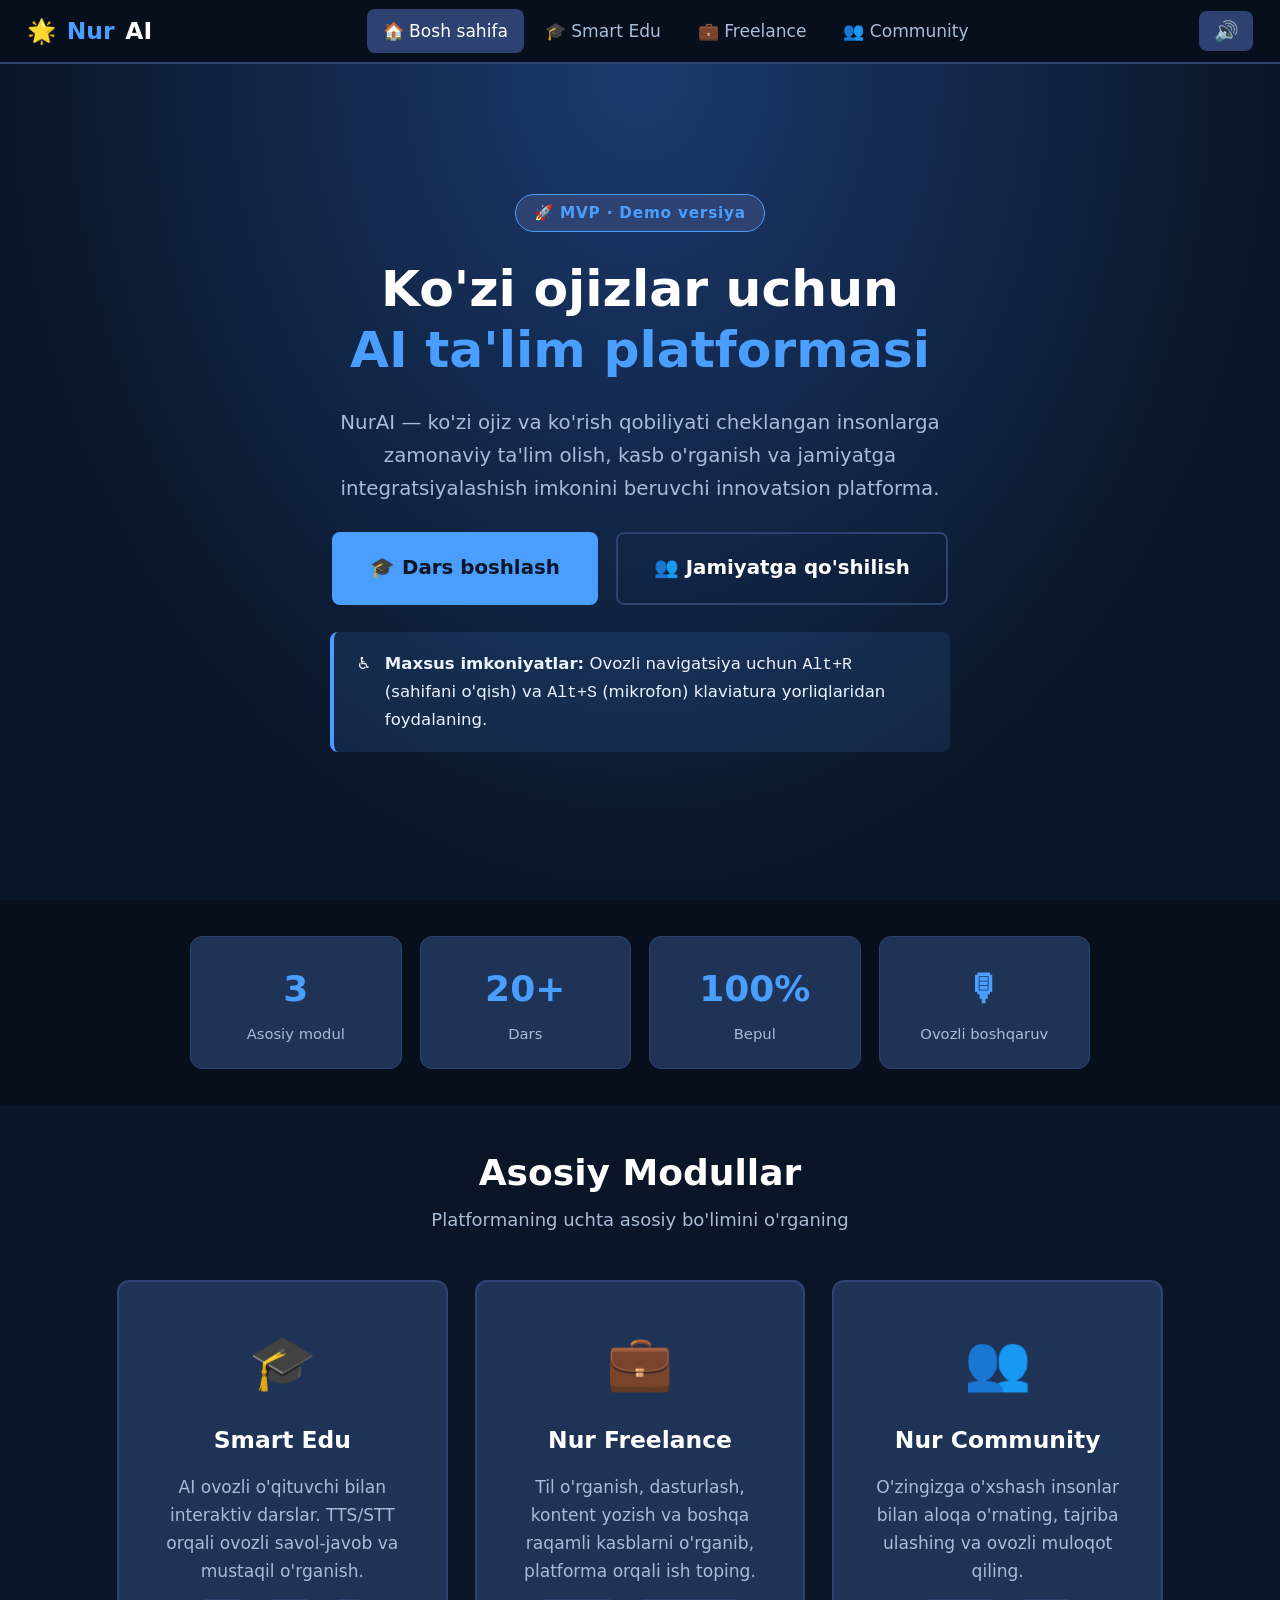
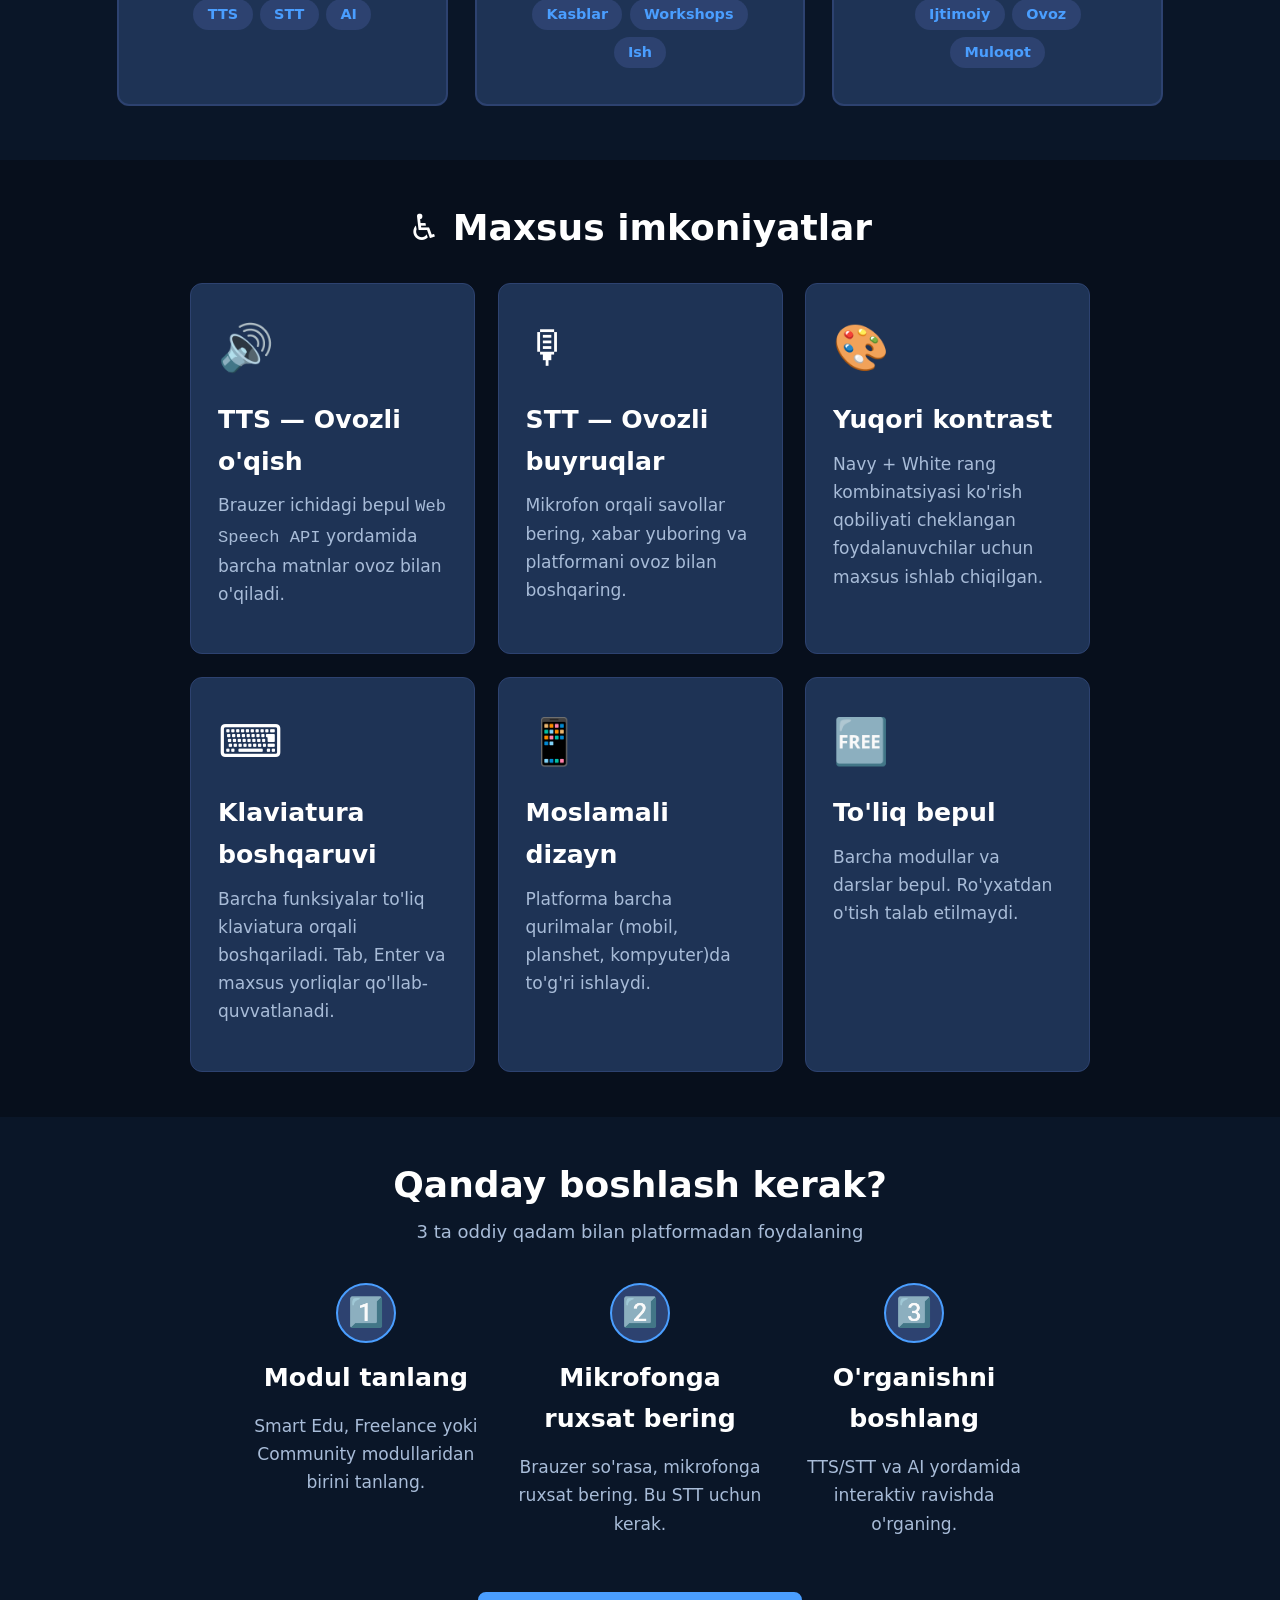
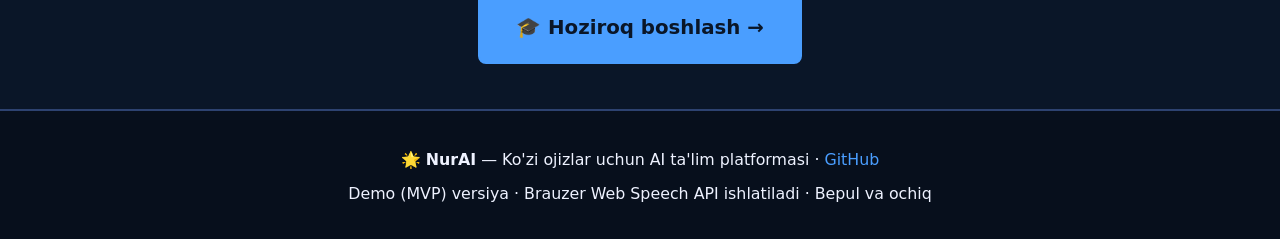
==== index.html @ 586f3cbf "feat: build NurAI MVP web app (Smart Edu, Freelance, Community)" ====
<!DOCTYPE html>
<html lang="uz" dir="ltr">
<head>
  <meta charset="UTF-8" />
  <meta name="viewport" content="width=device-width, initial-scale=1.0" />
  <meta name="description" content="NurAI — Ko'zi ojizlar uchun sun'iy intellektga asoslangan ta'lim va inklyuziv rivojlanish platformasi." />
  <title>NurAI 🌟 — Bosh sahifa</title>
  <link rel="stylesheet" href="css/styles.css" />
</head>
<body>

  <!-- Skip navigation for screen readers -->
  <a class="skip-link" href="#main-content">Asosiy kontentga o'tish</a>

  <!-- Navigation -->
  <nav class="nav" aria-label="Asosiy navigatsiya">
    <a class="nav-brand" href="index.html" aria-label="NurAI bosh sahifasi">
      🌟 <span>Nur</span>AI
    </a>
    <ul class="nav-links" role="list">
      <li><a href="index.html" aria-current="page">🏠 Bosh sahifa</a></li>
      <li><a href="smart-edu.html">🎓 Smart Edu</a></li>
      <li><a href="freelance.html">💼 Freelance</a></li>
      <li><a href="community.html">👥 Community</a></li>
    </ul>
    <button class="nav-tts-btn" id="nav-tts-btn"
            aria-label="Sahifani o'qib bering (Alt+R)"
            title="Sahifani o'qib bering (Alt+R)">🔊</button>
  </nav>

  <!-- Main Content -->
  <main id="main-content">

    <!-- Hero -->
    <section class="hero" aria-labelledby="hero-title">
      <span class="hero-badge" aria-label="Status: Ochiq MVP versiya">🚀 MVP · Demo versiya</span>

      <h1 class="hero-title" id="hero-title">
        Ko'zi ojizlar uchun<br>
        <span>AI ta'lim platformasi</span>
      </h1>

      <p class="hero-desc">
        NurAI — ko'zi ojiz va ko'rish qobiliyati cheklangan insonlarga zamonaviy
        ta'lim olish, kasb o'rganish va jamiyatga integratsiyalashish imkonini beruvchi
        innovatsion platforma.
      </p>

      <div class="hero-actions" role="group" aria-label="Boshlash tugmalari">
        <a href="smart-edu.html" class="btn btn-primary btn-lg">
          🎓 Dars boshlash
        </a>
        <a href="community.html" class="btn btn-outline btn-lg">
          👥 Jamiyatga qo'shilish
        </a>
      </div>

      <div class="alert alert-info" style="max-width:620px; text-align:left;">
        <span aria-hidden="true">♿</span>
        <span>
          <strong>Maxsus imkoniyatlar:</strong> Ovozli navigatsiya uchun
          <kbd>Alt+R</kbd> (sahifani o'qish) va <kbd>Alt+S</kbd> (mikrofon)
          klaviatura yorliqlaridan foydalaning.
        </span>
      </div>
    </section>

    <!-- Stats -->
    <section aria-labelledby="stats-heading" style="background: var(--navy-darkest); padding: 2rem 1.5rem;">
      <h2 id="stats-heading" class="sr-only">Platforma statistikasi</h2>
      <div class="stats-row" style="max-width: 900px; margin: 0 auto;">
        <div class="stat-card" aria-label="3 ta asosiy modul">
          <div class="stat-value">3</div>
          <div class="stat-label">Asosiy modul</div>
        </div>
        <div class="stat-card" aria-label="20 dan ortiq dars">
          <div class="stat-value">20+</div>
          <div class="stat-label">Dars</div>
        </div>
        <div class="stat-card" aria-label="100 foiz bepul">
          <div class="stat-value">100%</div>
          <div class="stat-label">Bepul</div>
        </div>
        <div class="stat-card" aria-label="Ovozli boshqaruv mavjud">
          <div class="stat-value">🎙</div>
          <div class="stat-label">Ovozli boshqaruv</div>
        </div>
      </div>
    </section>

    <!-- Modules -->
    <section aria-labelledby="modules-heading" style="padding-top: 2.5rem;">
      <h2 id="modules-heading" style="text-align:center; margin-bottom: 0.5rem;">
        Asosiy Modullar
      </h2>
      <p style="text-align:center; color: var(--text-muted); margin-bottom: 0.5rem; padding: 0 1.5rem;">
        Platformaning uchta asosiy bo'limini o'rganing
      </p>

      <div class="modules-grid" role="list">

        <a class="module-card" href="smart-edu.html"
           role="listitem"
           aria-label="Smart Edu moduli — AI ovozli o'qituvchi va interaktiv darslar">
          <span class="module-card-icon" aria-hidden="true">🎓</span>
          <div class="module-card-title">Smart Edu</div>
          <div class="module-card-desc">
            AI ovozli o'qituvchi bilan interaktiv darslar. TTS/STT orqali
            ovozli savol-javob va mustaqil o'rganish.
          </div>
          <div style="display:flex; gap:0.4rem; flex-wrap:wrap; justify-content:center;">
            <span class="module-card-tag">TTS</span>
            <span class="module-card-tag">STT</span>
            <span class="module-card-tag">AI</span>
          </div>
        </a>

        <a class="module-card" href="freelance.html"
           role="listitem"
           aria-label="Nur Freelance — raqamli kasblarni o'rganish va ish topish">
          <span class="module-card-icon" aria-hidden="true">💼</span>
          <div class="module-card-title">Nur Freelance</div>
          <div class="module-card-desc">
            Til o'rganish, dasturlash, kontent yozish va boshqa raqamli
            kasblarni o'rganib, platforma orqali ish toping.
          </div>
          <div style="display:flex; gap:0.4rem; flex-wrap:wrap; justify-content:center;">
            <span class="module-card-tag">Kasblar</span>
            <span class="module-card-tag">Workshops</span>
            <span class="module-card-tag">Ish</span>
          </div>
        </a>

        <a class="module-card" href="community.html"
           role="listitem"
           aria-label="Nur Community — ijtimoiy muhit va ovozli muloqot">
          <span class="module-card-icon" aria-hidden="true">👥</span>
          <div class="module-card-title">Nur Community</div>
          <div class="module-card-desc">
            O'zingizga o'xshash insonlar bilan aloqa o'rnating, tajriba
            ulashing va ovozli muloqot qiling.
          </div>
          <div style="display:flex; gap:0.4rem; flex-wrap:wrap; justify-content:center;">
            <span class="module-card-tag">Ijtimoiy</span>
            <span class="module-card-tag">Ovoz</span>
            <span class="module-card-tag">Muloqot</span>
          </div>
        </a>

      </div>
    </section>

    <!-- Accessibility Features -->
    <section aria-labelledby="access-heading"
             style="background: var(--navy-darkest); padding: 2.5rem 1.5rem;">
      <div style="max-width: 900px; margin: 0 auto;">
        <h2 id="access-heading" style="text-align:center; margin-bottom: 1.75rem;">
          ♿ Maxsus imkoniyatlar
        </h2>
        <div class="grid-3">
          <div class="card" tabindex="0">
            <span class="card-icon" aria-hidden="true">🔊</span>
            <h3 class="card-title">TTS — Ovozli o'qish</h3>
            <p class="card-desc">
              Brauzer ichidagi bepul <code>Web Speech API</code> yordamida
              barcha matnlar ovoz bilan o'qiladi.
            </p>
          </div>
          <div class="card" tabindex="0">
            <span class="card-icon" aria-hidden="true">🎙</span>
            <h3 class="card-title">STT — Ovozli buyruqlar</h3>
            <p class="card-desc">
              Mikrofon orqali savollar bering, xabar yuboring va platformani
              ovoz bilan boshqaring.
            </p>
          </div>
          <div class="card" tabindex="0">
            <span class="card-icon" aria-hidden="true">🎨</span>
            <h3 class="card-title">Yuqori kontrast</h3>
            <p class="card-desc">
              Navy + White rang kombinatsiyasi ko'rish qobiliyati cheklangan
              foydalanuvchilar uchun maxsus ishlab chiqilgan.
            </p>
          </div>
          <div class="card" tabindex="0">
            <span class="card-icon" aria-hidden="true">⌨️</span>
            <h3 class="card-title">Klaviatura boshqaruvi</h3>
            <p class="card-desc">
              Barcha funksiyalar to'liq klaviatura orqali boshqariladi.
              Tab, Enter va maxsus yorliqlar qo'llab-quvvatlanadi.
            </p>
          </div>
          <div class="card" tabindex="0">
            <span class="card-icon" aria-hidden="true">📱</span>
            <h3 class="card-title">Moslamali dizayn</h3>
            <p class="card-desc">
              Platforma barcha qurilmalar (mobil, planshet, kompyuter)da
              to'g'ri ishlaydi.
            </p>
          </div>
          <div class="card" tabindex="0">
            <span class="card-icon" aria-hidden="true">🆓</span>
            <h3 class="card-title">To'liq bepul</h3>
            <p class="card-desc">
              Barcha modullar va darslar bepul. Ro'yxatdan o'tish talab
              etilmaydi.
            </p>
          </div>
        </div>
      </div>
    </section>

    <!-- How it works -->
    <section aria-labelledby="howto-heading" style="padding: 2.5rem 1.5rem;">
      <div style="max-width: 800px; margin: 0 auto; text-align: center;">
        <h2 id="howto-heading" style="margin-bottom: 0.5rem;">Qanday boshlash kerak?</h2>
        <p style="color: var(--text-muted); margin-bottom: 2rem;">
          3 ta oddiy qadam bilan platformadan foydalaning
        </p>
        <div class="grid-3" style="text-align: left;">
          <div style="display:flex; flex-direction:column; align-items:center; text-align:center; gap:0.75rem;">
            <div style="width:60px; height:60px; background:var(--navy-light); border-radius:50%;
                        display:flex; align-items:center; justify-content:center;
                        font-size:1.6rem; border: 2px solid var(--accent);">1️⃣</div>
            <h3>Modul tanlang</h3>
            <p class="card-desc">Smart Edu, Freelance yoki Community modullaridan birini tanlang.</p>
          </div>
          <div style="display:flex; flex-direction:column; align-items:center; text-align:center; gap:0.75rem;">
            <div style="width:60px; height:60px; background:var(--navy-light); border-radius:50%;
                        display:flex; align-items:center; justify-content:center;
                        font-size:1.6rem; border: 2px solid var(--accent);">2️⃣</div>
            <h3>Mikrofonga ruxsat bering</h3>
            <p class="card-desc">Brauzer so'rasa, mikrofonga ruxsat bering. Bu STT uchun kerak.</p>
          </div>
          <div style="display:flex; flex-direction:column; align-items:center; text-align:center; gap:0.75rem;">
            <div style="width:60px; height:60px; background:var(--navy-light); border-radius:50%;
                        display:flex; align-items:center; justify-content:center;
                        font-size:1.6rem; border: 2px solid var(--accent);">3️⃣</div>
            <h3>O'rganishni boshlang</h3>
            <p class="card-desc">TTS/STT va AI yordamida interaktiv ravishda o'rganing.</p>
          </div>
        </div>
        <div style="margin-top: 2rem;">
          <a href="smart-edu.html" class="btn btn-primary btn-lg">
            🎓 Hoziroq boshlash →
          </a>
        </div>
      </div>
    </section>

  </main>

  <!-- Footer -->
  <footer class="footer" role="contentinfo">
    <p>
      🌟 <strong>NurAI</strong> — Ko'zi ojizlar uchun AI ta'lim platformasi
      · <a href="https://github.com/husniddinxoliqov/nur-ai" target="_blank" rel="noopener">GitHub</a>
    </p>
    <p style="margin-top:0.4rem;">
      Demo (MVP) versiya · Brauzer Web Speech API ishlatiladi · Bepul va ochiq
    </p>
  </footer>

  <script src="js/speech.js"></script>
  <script src="js/app.js"></script>

</body>
</html>
---- css/styles.css ----
/* ============================================================
   NurAI — Navy + White High-Contrast Accessible Theme
   ============================================================ */

/* ---------- Custom Properties ---------- */
:root {
  --navy-darkest: #070f1c;
  --navy-dark:    #0a1628;
  --navy:         #1b2a4a;
  --navy-light:   #2d4270;
  --navy-card:    #1e3355;
  --white:        #ffffff;
  --off-white:    #eef2ff;
  --accent:       #4a9eff;
  --accent-hover: #2b7fe0;
  --success:      #2ecc71;
  --warning:      #f39c12;
  --danger:       #e74c3c;
  --text-primary: #ffffff;
  --text-muted:   #a8bcd8;
  --border:       #2d4270;
  --radius:       12px;
  --radius-sm:    8px;
  --shadow:       0 4px 24px rgba(0,0,0,0.4);
  --shadow-sm:    0 2px 8px rgba(0,0,0,0.3);
  --font-base:    'Segoe UI', system-ui, -apple-system, sans-serif;
  --transition:   0.2s ease;
}

/* ---------- Reset & Base ---------- */
*, *::before, *::after { box-sizing: border-box; margin: 0; padding: 0; }

html {
  font-size: 18px; /* larger base for low-vision */
  scroll-behavior: smooth;
}

body {
  font-family: var(--font-base);
  background: var(--navy-dark);
  color: var(--text-primary);
  line-height: 1.65;
  min-height: 100vh;
}

/* ---------- Skip Link (Accessibility) ---------- */
.skip-link {
  position: absolute;
  top: -100%;
  left: 0;
  background: var(--accent);
  color: var(--navy-dark);
  padding: 0.6rem 1.2rem;
  font-weight: 700;
  z-index: 9999;
  border-radius: 0 0 var(--radius-sm) 0;
  text-decoration: none;
  transition: top var(--transition);
}
.skip-link:focus { top: 0; }

/* ---------- Focus Styles ---------- */
:focus-visible {
  outline: 3px solid var(--accent);
  outline-offset: 3px;
}

/* ---------- Scrollbar ---------- */
::-webkit-scrollbar { width: 8px; }
::-webkit-scrollbar-track { background: var(--navy-dark); }
::-webkit-scrollbar-thumb { background: var(--navy-light); border-radius: 4px; }

/* ---------- Typography ---------- */
h1 { font-size: clamp(1.8rem, 4vw, 2.8rem); font-weight: 800; line-height: 1.2; }
h2 { font-size: clamp(1.4rem, 3vw, 2rem);   font-weight: 700; line-height: 1.3; }
h3 { font-size: clamp(1.1rem, 2vw, 1.4rem); font-weight: 600; }
h4 { font-size: 1.1rem; font-weight: 600; }
p  { color: var(--off-white); }
a  { color: var(--accent); text-decoration: none; }
a:hover { text-decoration: underline; }

/* ---------- Navigation ---------- */
.nav {
  position: sticky;
  top: 0;
  z-index: 100;
  background: var(--navy-darkest);
  border-bottom: 2px solid var(--navy-light);
  padding: 0 1.5rem;
  display: flex;
  align-items: center;
  justify-content: space-between;
  height: 64px;
  gap: 1rem;
}

.nav-brand {
  display: flex;
  align-items: center;
  gap: 0.6rem;
  text-decoration: none;
  color: var(--white);
  font-weight: 800;
  font-size: 1.3rem;
  white-space: nowrap;
  flex-shrink: 0;
}
.nav-brand span { color: var(--accent); }

.nav-links {
  display: flex;
  list-style: none;
  gap: 0.25rem;
  flex-wrap: wrap;
}

.nav-links a {
  display: block;
  padding: 0.45rem 0.9rem;
  border-radius: var(--radius-sm);
  color: var(--text-muted);
  font-weight: 500;
  font-size: 0.95rem;
  transition: background var(--transition), color var(--transition);
  text-decoration: none;
}
.nav-links a:hover,
.nav-links a.active {
  background: var(--navy-light);
  color: var(--white);
}

.nav-tts-btn {
  background: var(--navy-light);
  border: none;
  border-radius: var(--radius-sm);
  color: var(--white);
  padding: 0.45rem 0.8rem;
  cursor: pointer;
  font-size: 1.1rem;
  transition: background var(--transition);
  flex-shrink: 0;
}
.nav-tts-btn:hover { background: var(--accent); }

/* ---------- Hero Section ---------- */
.hero {
  min-height: calc(100vh - 64px);
  display: flex;
  flex-direction: column;
  align-items: center;
  justify-content: center;
  text-align: center;
  padding: 3rem 1.5rem;
  background: radial-gradient(ellipse at 50% 0%, #1b3a6e 0%, var(--navy-dark) 70%);
  gap: 1.5rem;
}

.hero-badge {
  display: inline-block;
  background: var(--navy-light);
  border: 1px solid var(--accent);
  color: var(--accent);
  padding: 0.3rem 1rem;
  border-radius: 100px;
  font-size: 0.85rem;
  font-weight: 600;
  letter-spacing: 0.05em;
}

.hero-title { max-width: 800px; }
.hero-title span { color: var(--accent); }

.hero-desc {
  max-width: 600px;
  font-size: 1.1rem;
  color: var(--text-muted);
}

.hero-actions {
  display: flex;
  gap: 1rem;
  flex-wrap: wrap;
  justify-content: center;
}

/* ---------- Buttons ---------- */
.btn {
  display: inline-flex;
  align-items: center;
  gap: 0.5rem;
  padding: 0.75rem 1.6rem;
  border-radius: var(--radius-sm);
  font-weight: 600;
  font-size: 1rem;
  cursor: pointer;
  border: 2px solid transparent;
  transition: all var(--transition);
  text-decoration: none;
  white-space: nowrap;
}

.btn-primary {
  background: var(--accent);
  color: var(--navy-dark);
  border-color: var(--accent);
}
.btn-primary:hover {
  background: var(--accent-hover);
  border-color: var(--accent-hover);
  text-decoration: none;
  color: var(--navy-dark);
}

.btn-outline {
  background: transparent;
  color: var(--white);
  border-color: var(--border);
}
.btn-outline:hover {
  background: var(--navy-light);
  border-color: var(--navy-light);
  text-decoration: none;
  color: var(--white);
}

.btn-ghost {
  background: transparent;
  color: var(--accent);
  border-color: transparent;
  padding: 0.5rem 0.8rem;
}
.btn-ghost:hover { background: var(--navy-light); text-decoration: none; color: var(--accent); }

.btn-danger {
  background: var(--danger);
  color: var(--white);
  border-color: var(--danger);
}
.btn-danger:hover { background: #c0392b; border-color: #c0392b; text-decoration: none; color: var(--white); }

.btn-success {
  background: var(--success);
  color: var(--navy-dark);
  border-color: var(--success);
}
.btn-success:hover { background: #27ae60; border-color: #27ae60; text-decoration: none; color: var(--navy-dark); }

.btn-sm { padding: 0.45rem 1rem; font-size: 0.9rem; }
.btn-lg { padding: 1rem 2rem; font-size: 1.1rem; }
.btn-icon { padding: 0.6rem; border-radius: 50%; }
.btn:disabled { opacity: 0.5; cursor: not-allowed; }

/* ---------- Cards ---------- */
.card {
  background: var(--navy-card);
  border: 1px solid var(--border);
  border-radius: var(--radius);
  padding: 1.5rem;
  transition: transform var(--transition), box-shadow var(--transition), border-color var(--transition);
}
.card:hover { transform: translateY(-3px); box-shadow: var(--shadow); border-color: var(--accent); }

.card-icon {
  font-size: 2.5rem;
  margin-bottom: 0.75rem;
  display: block;
}
.card-title { margin-bottom: 0.5rem; }
.card-desc { font-size: 0.95rem; color: var(--text-muted); margin-bottom: 1rem; }

/* ---------- Module Grid ---------- */
.modules-grid {
  display: grid;
  grid-template-columns: repeat(auto-fit, minmax(280px, 1fr));
  gap: 1.5rem;
  padding: 2rem 1.5rem 3rem;
  max-width: 1100px;
  margin: 0 auto;
}

.module-card {
  background: var(--navy-card);
  border: 2px solid var(--border);
  border-radius: var(--radius);
  padding: 2rem;
  text-align: center;
  text-decoration: none;
  color: var(--white);
  display: flex;
  flex-direction: column;
  align-items: center;
  gap: 0.75rem;
  transition: all var(--transition);
}
.module-card:hover {
  border-color: var(--accent);
  background: var(--navy-light);
  transform: translateY(-4px);
  box-shadow: var(--shadow);
  color: var(--white);
  text-decoration: none;
}
.module-card-icon { font-size: 3rem; }
.module-card-title { font-size: 1.3rem; font-weight: 700; }
.module-card-desc  { font-size: 0.95rem; color: var(--text-muted); }
.module-card-tag {
  background: var(--navy-light);
  color: var(--accent);
  padding: 0.2rem 0.8rem;
  border-radius: 100px;
  font-size: 0.8rem;
  font-weight: 600;
}

/* ---------- Page Layout ---------- */
.page-header {
  background: var(--navy-darkest);
  border-bottom: 2px solid var(--border);
  padding: 2rem 1.5rem 1.5rem;
}
.page-header-inner {
  max-width: 1100px;
  margin: 0 auto;
  display: flex;
  align-items: flex-start;
  gap: 1rem;
  flex-wrap: wrap;
}
.page-header-icon { font-size: 2.5rem; flex-shrink: 0; }
.page-header-text h1 { font-size: clamp(1.5rem, 3vw, 2rem); }
.page-header-text p  { color: var(--text-muted); font-size: 0.95rem; }

.page-body {
  max-width: 1100px;
  margin: 0 auto;
  padding: 2rem 1.5rem;
}

/* ---------- Section Header ---------- */
.section-header {
  display: flex;
  align-items: center;
  justify-content: space-between;
  gap: 1rem;
  margin-bottom: 1.25rem;
  flex-wrap: wrap;
}
.section-title {
  font-size: 1.2rem;
  font-weight: 700;
  display: flex;
  align-items: center;
  gap: 0.5rem;
}

/* ---------- Grid Layouts ---------- */
.grid-2 { display: grid; grid-template-columns: repeat(auto-fit, minmax(300px, 1fr)); gap: 1.25rem; }
.grid-3 { display: grid; grid-template-columns: repeat(auto-fit, minmax(240px, 1fr)); gap: 1.25rem; }

/* ---------- Course Cards (Smart Edu) ---------- */
.course-card {
  background: var(--navy-card);
  border: 1px solid var(--border);
  border-radius: var(--radius);
  padding: 1.25rem;
  cursor: pointer;
  transition: all var(--transition);
  display: flex;
  flex-direction: column;
  gap: 0.5rem;
}
.course-card:hover, .course-card.active {
  border-color: var(--accent);
  background: var(--navy-light);
}
.course-card-header { display: flex; align-items: center; gap: 0.75rem; }
.course-icon { font-size: 1.8rem; flex-shrink: 0; }
.course-meta { font-size: 0.82rem; color: var(--text-muted); }
.course-progress-bar {
  height: 6px;
  background: var(--navy-light);
  border-radius: 3px;
  overflow: hidden;
  margin-top: 0.3rem;
}
.course-progress-fill {
  height: 100%;
  background: var(--accent);
  border-radius: 3px;
  transition: width 0.4s ease;
}
.badge {
  display: inline-block;
  padding: 0.15rem 0.6rem;
  border-radius: 100px;
  font-size: 0.75rem;
  font-weight: 700;
}
.badge-blue    { background: rgba(74,158,255,0.2); color: var(--accent); }
.badge-green   { background: rgba(46,204,113,0.2); color: var(--success); }
.badge-orange  { background: rgba(243,156,18,0.2);  color: var(--warning); }
.badge-red     { background: rgba(231,76,60,0.2);   color: var(--danger); }

/* ---------- Lesson Panel ---------- */
.lesson-panel {
  background: var(--navy-card);
  border: 1px solid var(--border);
  border-radius: var(--radius);
  padding: 1.5rem;
  display: flex;
  flex-direction: column;
  gap: 1.25rem;
}

.lesson-content {
  background: var(--navy-dark);
  border-radius: var(--radius-sm);
  padding: 1.25rem;
  font-size: 1rem;
  line-height: 1.8;
  color: var(--off-white);
  min-height: 200px;
  border: 1px solid var(--border);
}

.tts-controls {
  display: flex;
  gap: 0.75rem;
  flex-wrap: wrap;
  align-items: center;
}
.tts-status {
  font-size: 0.85rem;
  color: var(--text-muted);
  display: flex;
  align-items: center;
  gap: 0.4rem;
}
.tts-status.speaking { color: var(--success); }

/* ---------- STT / Q&A ---------- */
.qa-panel {
  background: var(--navy-card);
  border: 1px solid var(--border);
  border-radius: var(--radius);
  padding: 1.5rem;
  display: flex;
  flex-direction: column;
  gap: 1rem;
}

.chat-messages {
  display: flex;
  flex-direction: column;
  gap: 0.75rem;
  min-height: 180px;
  max-height: 320px;
  overflow-y: auto;
  padding: 0.5rem;
}

.chat-msg {
  padding: 0.75rem 1rem;
  border-radius: var(--radius-sm);
  max-width: 85%;
  font-size: 0.95rem;
  line-height: 1.55;
}
.chat-msg.user {
  background: var(--accent);
  color: var(--navy-dark);
  align-self: flex-end;
  border-bottom-right-radius: 4px;
}
.chat-msg.ai {
  background: var(--navy-light);
  color: var(--off-white);
  align-self: flex-start;
  border-bottom-left-radius: 4px;
}
.chat-msg.system {
  background: transparent;
  color: var(--text-muted);
  font-size: 0.82rem;
  align-self: center;
  text-align: center;
}

.chat-input-row {
  display: flex;
  gap: 0.5rem;
}
.chat-input {
  flex: 1;
  background: var(--navy-dark);
  border: 1px solid var(--border);
  border-radius: var(--radius-sm);
  color: var(--white);
  padding: 0.65rem 1rem;
  font-size: 0.95rem;
  font-family: var(--font-base);
  resize: none;
  transition: border-color var(--transition);
}
.chat-input:focus { border-color: var(--accent); outline: none; }
.chat-input::placeholder { color: var(--text-muted); }

.mic-btn { position: relative; }
.mic-btn.listening {
  background: var(--danger) !important;
  border-color: var(--danger) !important;
  animation: pulse-mic 1.2s ease infinite;
}
@keyframes pulse-mic {
  0%, 100% { box-shadow: 0 0 0 0 rgba(231,76,60,0.6); }
  50%       { box-shadow: 0 0 0 12px rgba(231,76,60,0); }
}

/* ---------- Freelance ---------- */
.career-card {
  background: var(--navy-card);
  border: 1px solid var(--border);
  border-radius: var(--radius);
  padding: 1.5rem;
  display: flex;
  flex-direction: column;
  gap: 0.75rem;
  transition: all var(--transition);
}
.career-card:hover { border-color: var(--accent); transform: translateY(-3px); box-shadow: var(--shadow-sm); }
.career-card-header { display: flex; align-items: center; gap: 0.75rem; }
.career-icon { font-size: 2rem; flex-shrink: 0; }
.career-tags { display: flex; gap: 0.4rem; flex-wrap: wrap; }

.workshop-card {
  background: var(--navy-card);
  border: 1px solid var(--border);
  border-radius: var(--radius);
  padding: 1.25rem;
  display: flex;
  gap: 1rem;
  align-items: flex-start;
  transition: all var(--transition);
}
.workshop-card:hover { border-color: var(--accent); }
.workshop-date {
  background: var(--navy-light);
  border-radius: var(--radius-sm);
  padding: 0.5rem 0.75rem;
  text-align: center;
  min-width: 60px;
  flex-shrink: 0;
}
.workshop-date .day   { font-size: 1.4rem; font-weight: 800; line-height: 1; color: var(--accent); }
.workshop-date .month { font-size: 0.75rem; color: var(--text-muted); text-transform: uppercase; }

.job-card {
  background: var(--navy-card);
  border: 1px solid var(--border);
  border-radius: var(--radius);
  padding: 1.25rem;
  display: flex;
  align-items: center;
  gap: 1rem;
  transition: all var(--transition);
}
.job-card:hover { border-color: var(--accent); transform: translateY(-2px); box-shadow: var(--shadow-sm); }
.job-icon { font-size: 2rem; flex-shrink: 0; }
.job-info { flex: 1; }
.job-info h4 { margin-bottom: 0.2rem; }
.job-info p  { font-size: 0.85rem; color: var(--text-muted); margin: 0; }
.job-pay {
  background: rgba(46,204,113,0.15);
  color: var(--success);
  border-radius: var(--radius-sm);
  padding: 0.4rem 0.8rem;
  font-weight: 700;
  font-size: 0.9rem;
  white-space: nowrap;
  flex-shrink: 0;
}

/* ---------- Community ---------- */
.community-layout {
  display: grid;
  grid-template-columns: 1fr 320px;
  gap: 1.5rem;
  align-items: start;
}
@media (max-width: 768px) {
  .community-layout { grid-template-columns: 1fr; }
}

.post-composer {
  background: var(--navy-card);
  border: 1px solid var(--border);
  border-radius: var(--radius);
  padding: 1.25rem;
  display: flex;
  flex-direction: column;
  gap: 1rem;
  margin-bottom: 1.25rem;
}

.post-textarea {
  background: var(--navy-dark);
  border: 1px solid var(--border);
  border-radius: var(--radius-sm);
  color: var(--white);
  padding: 0.75rem 1rem;
  font-size: 0.95rem;
  font-family: var(--font-base);
  resize: vertical;
  min-height: 90px;
  width: 100%;
  transition: border-color var(--transition);
}
.post-textarea:focus { border-color: var(--accent); outline: none; }
.post-textarea::placeholder { color: var(--text-muted); }

.post-actions-row { display: flex; justify-content: space-between; align-items: center; gap: 1rem; flex-wrap: wrap; }
.post-tools { display: flex; gap: 0.5rem; }

.community-post {
  background: var(--navy-card);
  border: 1px solid var(--border);
  border-radius: var(--radius);
  padding: 1.25rem;
  display: flex;
  flex-direction: column;
  gap: 0.75rem;
  margin-bottom: 1rem;
  transition: border-color var(--transition);
}
.community-post:hover { border-color: var(--navy-light); }

.post-author {
  display: flex;
  align-items: center;
  gap: 0.75rem;
}
.post-avatar {
  width: 44px;
  height: 44px;
  background: var(--navy-light);
  border-radius: 50%;
  display: flex;
  align-items: center;
  justify-content: center;
  font-size: 1.2rem;
  flex-shrink: 0;
  border: 2px solid var(--border);
}
.post-author-info h4 { margin-bottom: 0; font-size: 1rem; }
.post-author-info span { font-size: 0.8rem; color: var(--text-muted); }

.post-body { color: var(--off-white); font-size: 0.98rem; line-height: 1.6; }
.post-voice-badge {
  display: inline-flex;
  align-items: center;
  gap: 0.4rem;
  background: rgba(74,158,255,0.15);
  color: var(--accent);
  padding: 0.3rem 0.8rem;
  border-radius: 100px;
  font-size: 0.8rem;
  font-weight: 600;
}

.post-footer { display: flex; gap: 0.5rem; align-items: center; flex-wrap: wrap; }
.reaction-btn {
  background: var(--navy-dark);
  border: 1px solid var(--border);
  border-radius: 100px;
  color: var(--text-muted);
  padding: 0.3rem 0.8rem;
  font-size: 0.85rem;
  cursor: pointer;
  transition: all var(--transition);
  display: flex;
  align-items: center;
  gap: 0.3rem;
}
.reaction-btn:hover, .reaction-btn.active { background: var(--navy-light); color: var(--white); border-color: var(--accent); }

/* ---------- Sidebar Widgets ---------- */
.sidebar-widget {
  background: var(--navy-card);
  border: 1px solid var(--border);
  border-radius: var(--radius);
  padding: 1.25rem;
  margin-bottom: 1rem;
}
.sidebar-widget h3 { font-size: 1rem; margin-bottom: 1rem; color: var(--off-white); }

.online-user {
  display: flex;
  align-items: center;
  gap: 0.75rem;
  padding: 0.5rem 0;
  border-bottom: 1px solid var(--border);
}
.online-user:last-child { border-bottom: none; padding-bottom: 0; }
.online-dot {
  width: 10px; height: 10px;
  background: var(--success);
  border-radius: 50%;
  flex-shrink: 0;
}
.online-name { font-size: 0.9rem; color: var(--off-white); }

/* ---------- Stats Row ---------- */
.stats-row {
  display: grid;
  grid-template-columns: repeat(auto-fit, minmax(140px, 1fr));
  gap: 1rem;
  margin-bottom: 2rem;
}
.stat-card {
  background: var(--navy-card);
  border: 1px solid var(--border);
  border-radius: var(--radius);
  padding: 1.2rem;
  text-align: center;
}
.stat-value { font-size: 2rem; font-weight: 800; color: var(--accent); }
.stat-label { font-size: 0.82rem; color: var(--text-muted); margin-top: 0.2rem; }

/* ---------- Voice Indicator ---------- */
.voice-wave {
  display: flex;
  align-items: center;
  gap: 3px;
  height: 24px;
}
.voice-wave span {
  display: inline-block;
  width: 4px;
  background: var(--accent);
  border-radius: 2px;
  animation: wave 1s ease-in-out infinite;
}
.voice-wave span:nth-child(2) { animation-delay: 0.1s; }
.voice-wave span:nth-child(3) { animation-delay: 0.2s; }
.voice-wave span:nth-child(4) { animation-delay: 0.3s; }
.voice-wave span:nth-child(5) { animation-delay: 0.4s; }
@keyframes wave {
  0%, 100% { height: 6px; }
  50%       { height: 22px; }
}

/* ---------- Toast Notifications ---------- */
.toast-container {
  position: fixed;
  bottom: 1.5rem;
  right: 1.5rem;
  z-index: 9999;
  display: flex;
  flex-direction: column;
  gap: 0.5rem;
  max-width: 340px;
}
.toast {
  background: var(--navy-card);
  border: 1px solid var(--border);
  border-radius: var(--radius-sm);
  padding: 0.9rem 1.2rem;
  color: var(--off-white);
  font-size: 0.92rem;
  box-shadow: var(--shadow);
  display: flex;
  align-items: center;
  gap: 0.6rem;
  animation: slideInToast 0.3s ease;
}
.toast.toast-success { border-color: var(--success); }
.toast.toast-error   { border-color: var(--danger); }
.toast.toast-info    { border-color: var(--accent); }
@keyframes slideInToast {
  from { transform: translateX(110%); opacity: 0; }
  to   { transform: translateX(0);    opacity: 1; }
}

/* ---------- Divider ---------- */
.divider {
  border: none;
  border-top: 1px solid var(--border);
  margin: 1.5rem 0;
}

/* ---------- Alert / Info Box ---------- */
.alert {
  padding: 1rem 1.25rem;
  border-radius: var(--radius-sm);
  font-size: 0.92rem;
  display: flex;
  align-items: flex-start;
  gap: 0.75rem;
  margin-bottom: 1rem;
}
.alert-info    { background: rgba(74,158,255,0.12); border-left: 4px solid var(--accent); color: var(--off-white); }
.alert-success { background: rgba(46,204,113,0.12); border-left: 4px solid var(--success); color: var(--off-white); }
.alert-warning { background: rgba(243,156,18,0.12);  border-left: 4px solid var(--warning); color: var(--off-white); }

/* ---------- Footer ---------- */
.footer {
  background: var(--navy-darkest);
  border-top: 2px solid var(--border);
  text-align: center;
  padding: 2rem 1.5rem;
  color: var(--text-muted);
  font-size: 0.88rem;
}
.footer a { color: var(--accent); }

/* ---------- Responsive ---------- */
@media (max-width: 600px) {
  html { font-size: 16px; }
  .nav-links { display: none; }
  .hero-actions { flex-direction: column; align-items: stretch; }
  .tts-controls { justify-content: center; }
}

/* ---------- Utility ---------- */
.sr-only {
  position: absolute; width: 1px; height: 1px;
  padding: 0; margin: -1px; overflow: hidden;
  clip: rect(0,0,0,0); white-space: nowrap; border: 0;
}
.mt-1 { margin-top: 0.5rem; }
.mt-2 { margin-top: 1rem; }
.mt-3 { margin-top: 1.5rem; }
.mb-1 { margin-bottom: 0.5rem; }
.mb-2 { margin-bottom: 1rem; }
.mb-3 { margin-bottom: 1.5rem; }
.flex { display: flex; }
.flex-col { flex-direction: column; }
.items-center { align-items: center; }
.gap-1 { gap: 0.5rem; }
.gap-2 { gap: 1rem; }
.text-muted { color: var(--text-muted); }
.text-accent { color: var(--accent); }
.text-sm { font-size: 0.88rem; }
.w-full { width: 100%; }
.hidden { display: none !important; }
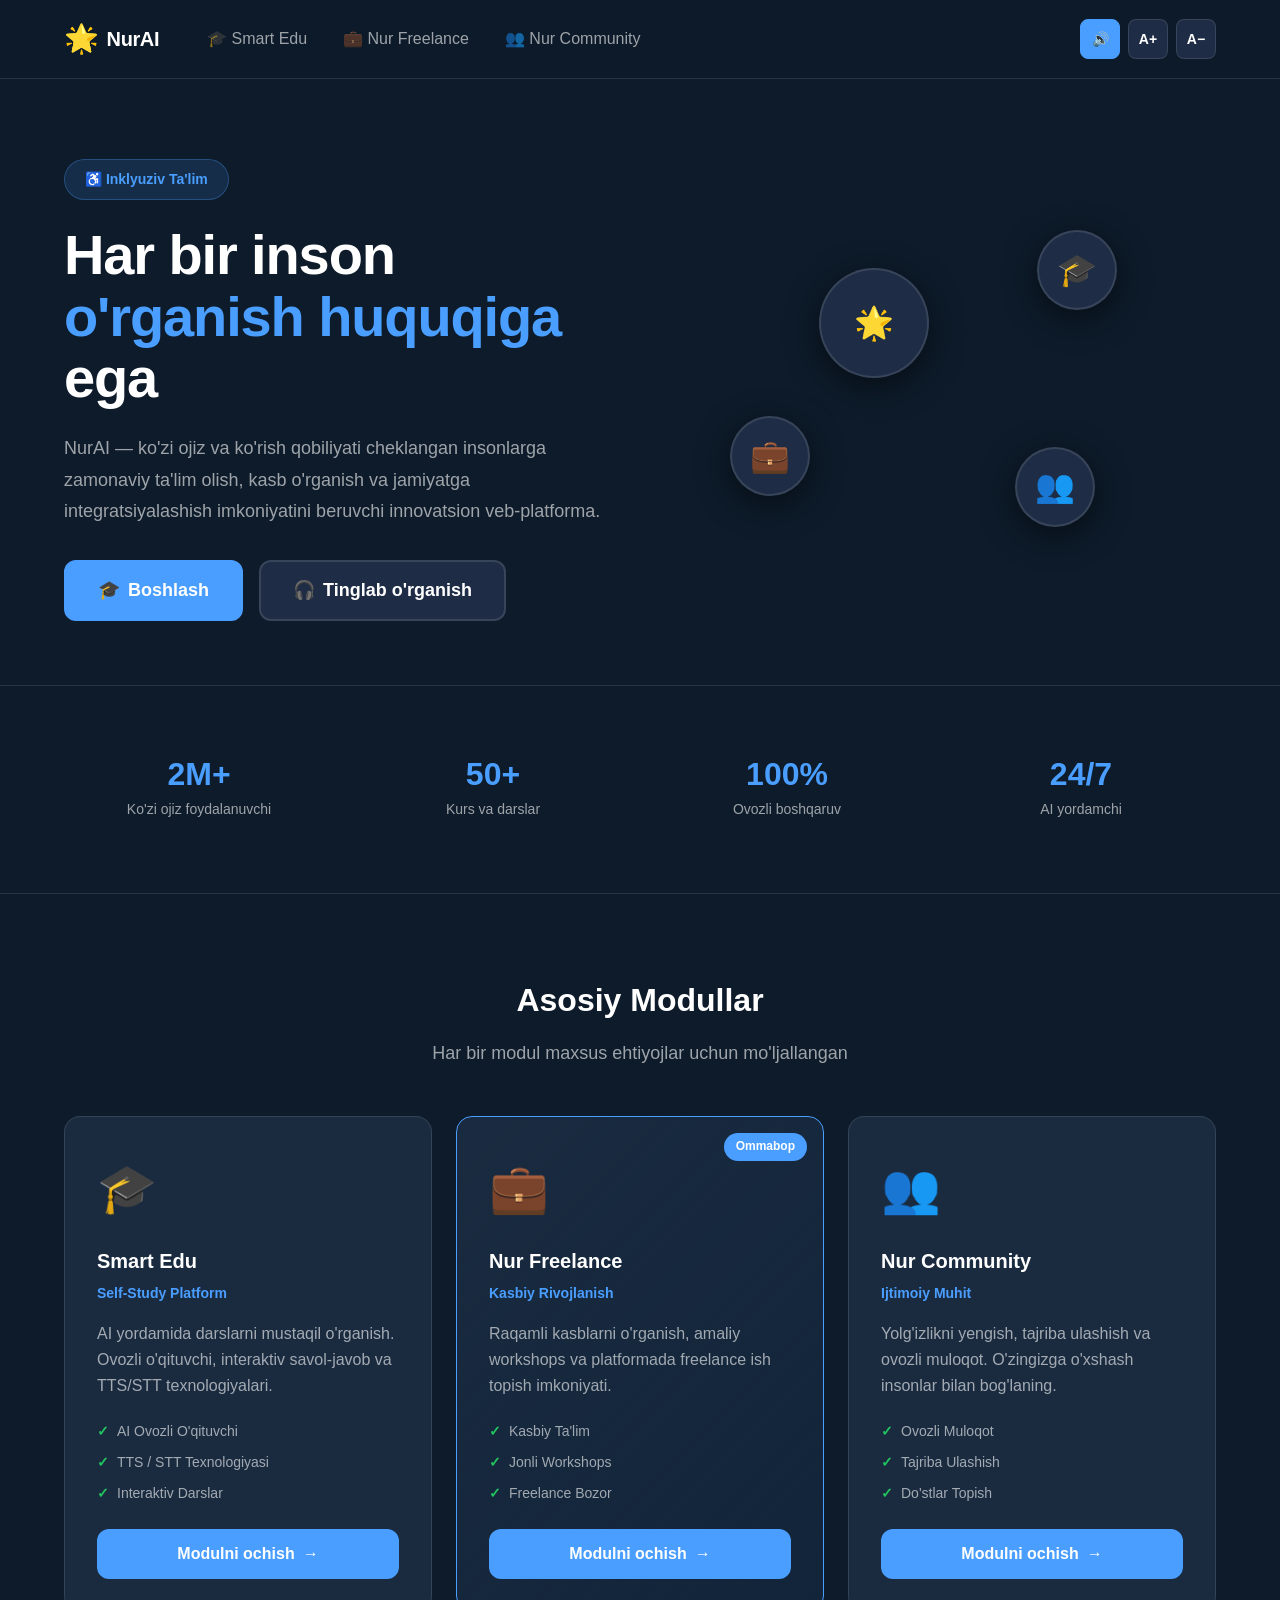
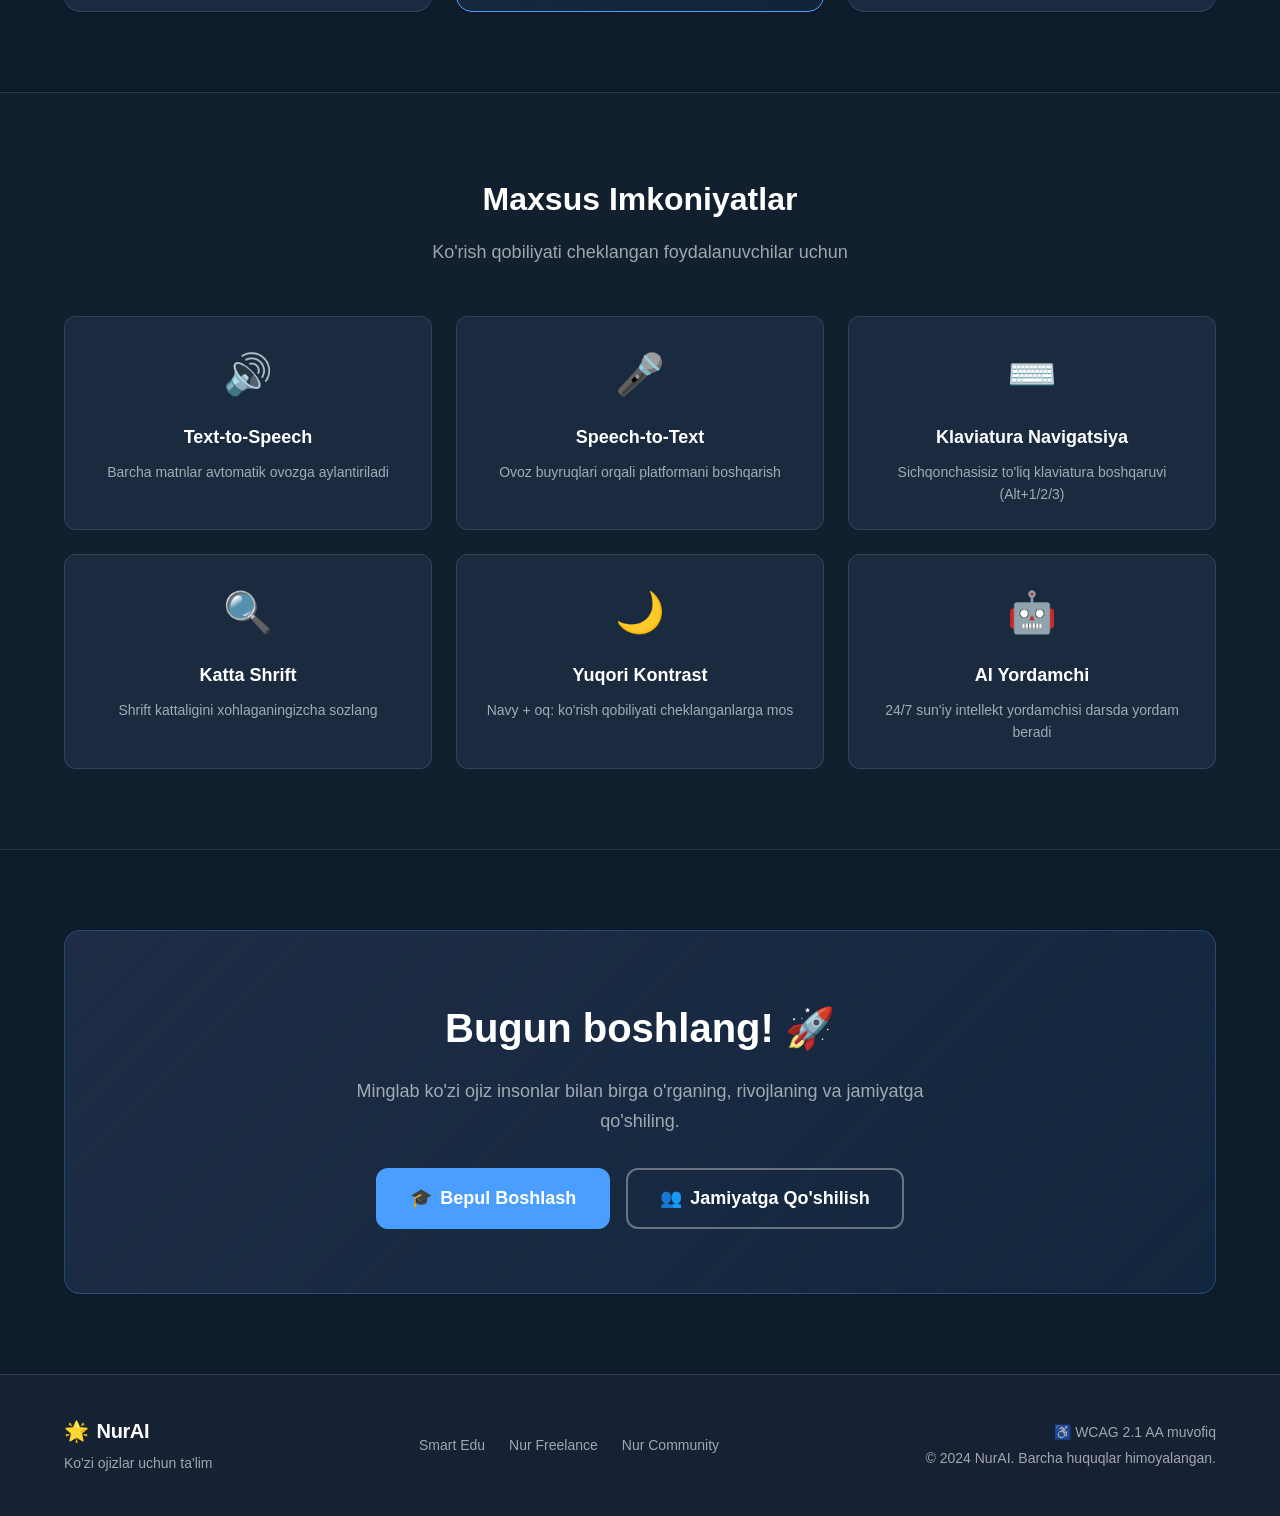
==== commit 8aa7ef8c: "feat: build NurAI web platform MVP - index.html: landing page (hero, stats, module cards, features, " ====
--- a/index.html
+++ b/index.html
@@ -1,268 +1,292 @@
 <!DOCTYPE html>
 <html lang="uz" dir="ltr">
 <head>
-  <meta charset="UTF-8" />
-  <meta name="viewport" content="width=device-width, initial-scale=1.0" />
-  <meta name="description" content="NurAI — Ko'zi ojizlar uchun sun'iy intellektga asoslangan ta'lim va inklyuziv rivojlanish platformasi." />
-  <title>NurAI 🌟 — Bosh sahifa</title>
-  <link rel="stylesheet" href="css/styles.css" />
+  <meta charset="UTF-8">
+  <meta name="viewport" content="width=device-width, initial-scale=1.0">
+  <meta name="description"
+        content="NurAI — ko'zi ojiz va ko'rish qobiliyati cheklangan insonlarga zamonaviy ta'lim olish imkoniyatini beruvchi AI platformasi.">
+  <title>NurAI 🌟 — Inklyuziv Ta'lim Platformasi</title>
+  <link rel="stylesheet" href="css/style.css">
 </head>
 <body>
 
-  <!-- Skip navigation for screen readers -->
-  <a class="skip-link" href="#main-content">Asosiy kontentga o'tish</a>
-
-  <!-- Navigation -->
-  <nav class="nav" aria-label="Asosiy navigatsiya">
-    <a class="nav-brand" href="index.html" aria-label="NurAI bosh sahifasi">
-      🌟 <span>Nur</span>AI
-    </a>
-    <ul class="nav-links" role="list">
-      <li><a href="index.html" aria-current="page">🏠 Bosh sahifa</a></li>
-      <li><a href="smart-edu.html">🎓 Smart Edu</a></li>
-      <li><a href="freelance.html">💼 Freelance</a></li>
-      <li><a href="community.html">👥 Community</a></li>
-    </ul>
-    <button class="nav-tts-btn" id="nav-tts-btn"
-            aria-label="Sahifani o'qib bering (Alt+R)"
-            title="Sahifani o'qib bering (Alt+R)">🔊</button>
-  </nav>
-
-  <!-- Main Content -->
-  <main id="main-content">
-
-    <!-- Hero -->
-    <section class="hero" aria-labelledby="hero-title">
-      <span class="hero-badge" aria-label="Status: Ochiq MVP versiya">🚀 MVP · Demo versiya</span>
-
-      <h1 class="hero-title" id="hero-title">
-        Ko'zi ojizlar uchun<br>
-        <span>AI ta'lim platformasi</span>
-      </h1>
-
-      <p class="hero-desc">
-        NurAI — ko'zi ojiz va ko'rish qobiliyati cheklangan insonlarga zamonaviy
-        ta'lim olish, kasb o'rganish va jamiyatga integratsiyalashish imkonini beruvchi
-        innovatsion platforma.
-      </p>
-
-      <div class="hero-actions" role="group" aria-label="Boshlash tugmalari">
-        <a href="smart-edu.html" class="btn btn-primary btn-lg">
-          🎓 Dars boshlash
+<!-- Skip navigation -->
+<a class="skip-link" href="#main">Asosiy tarkibga o'tish</a>
+
+<!-- ══ HEADER ══════════════════════════════════════════ -->
+<header class="header" role="banner">
+  <div class="container">
+    <div class="header__inner">
+      <a href="index.html" class="logo" aria-label="NurAI — bosh sahifa">
+        <span class="logo__icon" aria-hidden="true">🌟</span>
+        <span>NurAI</span>
+      </a>
+
+      <nav class="nav" role="navigation" aria-label="Asosiy navigatsiya">
+        <ul class="nav__list">
+          <li><a href="pages/smart-edu.html"      class="nav__link">🎓 Smart Edu</a></li>
+          <li><a href="pages/nur-freelance.html"   class="nav__link">💼 Nur Freelance</a></li>
+          <li><a href="pages/nur-community.html"   class="nav__link">👥 Nur Community</a></li>
+        </ul>
+      </nav>
+
+      <div class="header__controls">
+        <button class="btn-icon" id="tts-toggle"
+                aria-label="Ovozli o'qishni yoqish / o'chirish"
+                aria-pressed="true" title="TTS (Alt+T)">🔊</button>
+        <button class="btn-icon" id="font-increase"
+                aria-label="Shriftni kattalashtirish" title="Shrift+">A+</button>
+        <button class="btn-icon" id="font-decrease"
+                aria-label="Shriftni kichiklashtirish" title="Shrift−">A−</button>
+        <button class="btn-icon menu-btn" id="menu-toggle"
+                aria-label="Menyu" aria-expanded="false">☰</button>
+      </div>
+    </div>
+  </div>
+</header>
+
+<!-- ══ MAIN ════════════════════════════════════════════ -->
+<main id="main" role="main">
+
+  <!-- HERO -->
+  <section class="hero" aria-labelledby="hero-title">
+    <div class="container">
+      <div class="hero__content">
+        <div class="hero__badge" aria-hidden="true">♿ Inklyuziv Ta'lim</div>
+
+        <h1 id="hero-title" class="hero__title">
+          Har bir inson<br>
+          <span class="text-accent">o'rganish huquqiga</span><br>
+          ega
+        </h1>
+
+        <p class="hero__desc">
+          NurAI — ko'zi ojiz va ko'rish qobiliyati cheklangan insonlarga zamonaviy
+          ta'lim olish, kasb o'rganish va jamiyatga integratsiyalashish imkoniyatini
+          beruvchi innovatsion veb-platforma.
+        </p>
+
+        <div class="hero__actions">
+          <a href="pages/smart-edu.html" class="btn btn--primary btn--lg">
+            <span aria-hidden="true">🎓</span> Boshlash
+          </a>
+          <button class="btn btn--secondary btn--lg" id="hero-listen"
+                  aria-label="Bu sahifani ovozda eshittirish">
+            <span aria-hidden="true">🎧</span> Tinglab o'rganish
+          </button>
+        </div>
+      </div>
+
+      <div class="hero__visual" aria-hidden="true">
+        <div class="hero__orb hero__orb--0">🌟</div>
+        <div class="hero__orb hero__orb--1">🎓</div>
+        <div class="hero__orb hero__orb--2">💼</div>
+        <div class="hero__orb hero__orb--3">👥</div>
+      </div>
+    </div>
+  </section>
+
+  <!-- STATS -->
+  <section class="stats" aria-label="Platforma statistikasi">
+    <div class="container">
+      <div class="stats__grid">
+        <div class="stat-card">
+          <span class="stat-card__num">2M+</span>
+          <span class="stat-card__label">Ko'zi ojiz foydalanuvchi</span>
+        </div>
+        <div class="stat-card">
+          <span class="stat-card__num">50+</span>
+          <span class="stat-card__label">Kurs va darslar</span>
+        </div>
+        <div class="stat-card">
+          <span class="stat-card__num">100%</span>
+          <span class="stat-card__label">Ovozli boshqaruv</span>
+        </div>
+        <div class="stat-card">
+          <span class="stat-card__num">24/7</span>
+          <span class="stat-card__label">AI yordamchi</span>
+        </div>
+      </div>
+    </div>
+  </section>
+
+  <!-- MODULES -->
+  <section class="modules" aria-labelledby="modules-title">
+    <div class="container">
+      <div class="section-header">
+        <h2 id="modules-title" class="section-title">Asosiy Modullar</h2>
+        <p class="section-subtitle">Har bir modul maxsus ehtiyojlar uchun mo'ljallangan</p>
+      </div>
+
+      <div class="modules__grid">
+
+        <!-- Smart Edu -->
+        <article class="module-card" aria-labelledby="mc-edu">
+          <div class="module-card__icon" aria-hidden="true">🎓</div>
+          <h3 id="mc-edu" class="module-card__title">Smart Edu</h3>
+          <p class="module-card__sub">Self-Study Platform</p>
+          <p class="module-card__desc">
+            AI yordamida darslarni mustaqil o'rganish. Ovozli o'qituvchi,
+            interaktiv savol-javob va TTS/STT texnologiyalari.
+          </p>
+          <ul class="module-card__features" aria-label="Xususiyatlar">
+            <li><span class="chk" aria-hidden="true">✓</span> AI Ovozli O'qituvchi</li>
+            <li><span class="chk" aria-hidden="true">✓</span> TTS / STT Texnologiyasi</li>
+            <li><span class="chk" aria-hidden="true">✓</span> Interaktiv Darslar</li>
+          </ul>
+          <a href="pages/smart-edu.html" class="btn btn--primary module-card__btn">
+            Modulni ochish <span aria-hidden="true">→</span>
+          </a>
+        </article>
+
+        <!-- Nur Freelance -->
+        <article class="module-card module-card--featured" aria-labelledby="mc-free">
+          <div class="module-card__badge" aria-label="Ommabop">Ommabop</div>
+          <div class="module-card__icon" aria-hidden="true">💼</div>
+          <h3 id="mc-free" class="module-card__title">Nur Freelance</h3>
+          <p class="module-card__sub">Kasbiy Rivojlanish</p>
+          <p class="module-card__desc">
+            Raqamli kasblarni o'rganish, amaliy workshops va
+            platformada freelance ish topish imkoniyati.
+          </p>
+          <ul class="module-card__features" aria-label="Xususiyatlar">
+            <li><span class="chk" aria-hidden="true">✓</span> Kasbiy Ta'lim</li>
+            <li><span class="chk" aria-hidden="true">✓</span> Jonli Workshops</li>
+            <li><span class="chk" aria-hidden="true">✓</span> Freelance Bozor</li>
+          </ul>
+          <a href="pages/nur-freelance.html" class="btn btn--primary module-card__btn">
+            Modulni ochish <span aria-hidden="true">→</span>
+          </a>
+        </article>
+
+        <!-- Nur Community -->
+        <article class="module-card" aria-labelledby="mc-comm">
+          <div class="module-card__icon" aria-hidden="true">👥</div>
+          <h3 id="mc-comm" class="module-card__title">Nur Community</h3>
+          <p class="module-card__sub">Ijtimoiy Muhit</p>
+          <p class="module-card__desc">
+            Yolg'izlikni yengish, tajriba ulashish va ovozli muloqot.
+            O'zingizga o'xshash insonlar bilan bog'laning.
+          </p>
+          <ul class="module-card__features" aria-label="Xususiyatlar">
+            <li><span class="chk" aria-hidden="true">✓</span> Ovozli Muloqot</li>
+            <li><span class="chk" aria-hidden="true">✓</span> Tajriba Ulashish</li>
+            <li><span class="chk" aria-hidden="true">✓</span> Do'stlar Topish</li>
+          </ul>
+          <a href="pages/nur-community.html" class="btn btn--primary module-card__btn">
+            Modulni ochish <span aria-hidden="true">→</span>
+          </a>
+        </article>
+
+      </div>
+    </div>
+  </section>
+
+  <!-- FEATURES -->
+  <section class="features" aria-labelledby="features-title">
+    <div class="container">
+      <div class="section-header">
+        <h2 id="features-title" class="section-title">Maxsus Imkoniyatlar</h2>
+        <p class="section-subtitle">Ko'rish qobiliyati cheklangan foydalanuvchilar uchun</p>
+      </div>
+
+      <div class="features__grid">
+        <div class="feature-item">
+          <span class="feature-item__icon" aria-hidden="true">🔊</span>
+          <h3 class="feature-item__title">Text-to-Speech</h3>
+          <p class="feature-item__desc">Barcha matnlar avtomatik ovozga aylantiriladi</p>
+        </div>
+        <div class="feature-item">
+          <span class="feature-item__icon" aria-hidden="true">🎤</span>
+          <h3 class="feature-item__title">Speech-to-Text</h3>
+          <p class="feature-item__desc">Ovoz buyruqlari orqali platformani boshqarish</p>
+        </div>
+        <div class="feature-item">
+          <span class="feature-item__icon" aria-hidden="true">⌨️</span>
+          <h3 class="feature-item__title">Klaviatura Navigatsiya</h3>
+          <p class="feature-item__desc">Sichqonchasisiz to'liq klaviatura boshqaruvi (Alt+1/2/3)</p>
+        </div>
+        <div class="feature-item">
+          <span class="feature-item__icon" aria-hidden="true">🔍</span>
+          <h3 class="feature-item__title">Katta Shrift</h3>
+          <p class="feature-item__desc">Shrift kattaligini xohlaganingizcha sozlang</p>
+        </div>
+        <div class="feature-item">
+          <span class="feature-item__icon" aria-hidden="true">🌙</span>
+          <h3 class="feature-item__title">Yuqori Kontrast</h3>
+          <p class="feature-item__desc">Navy + oq: ko'rish qobiliyati cheklanganlarga mos</p>
+        </div>
+        <div class="feature-item">
+          <span class="feature-item__icon" aria-hidden="true">🤖</span>
+          <h3 class="feature-item__title">AI Yordamchi</h3>
+          <p class="feature-item__desc">24/7 sun'iy intellekt yordamchisi darsda yordam beradi</p>
+        </div>
+      </div>
+    </div>
+  </section>
+
+  <!-- CTA -->
+  <section class="cta" aria-labelledby="cta-title">
+    <div class="container">
+      <div class="cta__inner">
+        <h2 id="cta-title" class="cta__title">Bugun boshlang! 🚀</h2>
+        <p class="cta__desc">
+          Minglab ko'zi ojiz insonlar bilan birga o'rganing, rivojlaning
+          va jamiyatga qo'shiling.
+        </p>
+        <div class="cta__actions">
+          <a href="pages/smart-edu.html" class="btn btn--primary btn--lg">
+            <span aria-hidden="true">🎓</span> Bepul Boshlash
+          </a>
+          <a href="pages/nur-community.html" class="btn btn--outline btn--lg">
+            <span aria-hidden="true">👥</span> Jamiyatga Qo'shilish
+          </a>
+        </div>
+      </div>
+    </div>
+  </section>
+
+</main>
+
+<!-- ══ FOOTER ══════════════════════════════════════════ -->
+<footer class="footer" role="contentinfo">
+  <div class="container">
+    <div class="footer__inner">
+      <div class="footer__brand">
+        <a href="index.html" class="logo" aria-label="NurAI bosh sahifa">
+          <span aria-hidden="true">🌟</span> NurAI
         </a>
-        <a href="community.html" class="btn btn-outline btn-lg">
-          👥 Jamiyatga qo'shilish
-        </a>
-      </div>
-
-      <div class="alert alert-info" style="max-width:620px; text-align:left;">
-        <span aria-hidden="true">♿</span>
-        <span>
-          <strong>Maxsus imkoniyatlar:</strong> Ovozli navigatsiya uchun
-          <kbd>Alt+R</kbd> (sahifani o'qish) va <kbd>Alt+S</kbd> (mikrofon)
-          klaviatura yorliqlaridan foydalaning.
-        </span>
-      </div>
-    </section>
-
-    <!-- Stats -->
-    <section aria-labelledby="stats-heading" style="background: var(--navy-darkest); padding: 2rem 1.5rem;">
-      <h2 id="stats-heading" class="sr-only">Platforma statistikasi</h2>
-      <div class="stats-row" style="max-width: 900px; margin: 0 auto;">
-        <div class="stat-card" aria-label="3 ta asosiy modul">
-          <div class="stat-value">3</div>
-          <div class="stat-label">Asosiy modul</div>
-        </div>
-        <div class="stat-card" aria-label="20 dan ortiq dars">
-          <div class="stat-value">20+</div>
-          <div class="stat-label">Dars</div>
-        </div>
-        <div class="stat-card" aria-label="100 foiz bepul">
-          <div class="stat-value">100%</div>
-          <div class="stat-label">Bepul</div>
-        </div>
-        <div class="stat-card" aria-label="Ovozli boshqaruv mavjud">
-          <div class="stat-value">🎙</div>
-          <div class="stat-label">Ovozli boshqaruv</div>
-        </div>
-      </div>
-    </section>
-
-    <!-- Modules -->
-    <section aria-labelledby="modules-heading" style="padding-top: 2.5rem;">
-      <h2 id="modules-heading" style="text-align:center; margin-bottom: 0.5rem;">
-        Asosiy Modullar
-      </h2>
-      <p style="text-align:center; color: var(--text-muted); margin-bottom: 0.5rem; padding: 0 1.5rem;">
-        Platformaning uchta asosiy bo'limini o'rganing
-      </p>
-
-      <div class="modules-grid" role="list">
-
-        <a class="module-card" href="smart-edu.html"
-           role="listitem"
-           aria-label="Smart Edu moduli — AI ovozli o'qituvchi va interaktiv darslar">
-          <span class="module-card-icon" aria-hidden="true">🎓</span>
-          <div class="module-card-title">Smart Edu</div>
-          <div class="module-card-desc">
-            AI ovozli o'qituvchi bilan interaktiv darslar. TTS/STT orqali
-            ovozli savol-javob va mustaqil o'rganish.
-          </div>
-          <div style="display:flex; gap:0.4rem; flex-wrap:wrap; justify-content:center;">
-            <span class="module-card-tag">TTS</span>
-            <span class="module-card-tag">STT</span>
-            <span class="module-card-tag">AI</span>
-          </div>
-        </a>
-
-        <a class="module-card" href="freelance.html"
-           role="listitem"
-           aria-label="Nur Freelance — raqamli kasblarni o'rganish va ish topish">
-          <span class="module-card-icon" aria-hidden="true">💼</span>
-          <div class="module-card-title">Nur Freelance</div>
-          <div class="module-card-desc">
-            Til o'rganish, dasturlash, kontent yozish va boshqa raqamli
-            kasblarni o'rganib, platforma orqali ish toping.
-          </div>
-          <div style="display:flex; gap:0.4rem; flex-wrap:wrap; justify-content:center;">
-            <span class="module-card-tag">Kasblar</span>
-            <span class="module-card-tag">Workshops</span>
-            <span class="module-card-tag">Ish</span>
-          </div>
-        </a>
-
-        <a class="module-card" href="community.html"
-           role="listitem"
-           aria-label="Nur Community — ijtimoiy muhit va ovozli muloqot">
-          <span class="module-card-icon" aria-hidden="true">👥</span>
-          <div class="module-card-title">Nur Community</div>
-          <div class="module-card-desc">
-            O'zingizga o'xshash insonlar bilan aloqa o'rnating, tajriba
-            ulashing va ovozli muloqot qiling.
-          </div>
-          <div style="display:flex; gap:0.4rem; flex-wrap:wrap; justify-content:center;">
-            <span class="module-card-tag">Ijtimoiy</span>
-            <span class="module-card-tag">Ovoz</span>
-            <span class="module-card-tag">Muloqot</span>
-          </div>
-        </a>
-
-      </div>
-    </section>
-
-    <!-- Accessibility Features -->
-    <section aria-labelledby="access-heading"
-             style="background: var(--navy-darkest); padding: 2.5rem 1.5rem;">
-      <div style="max-width: 900px; margin: 0 auto;">
-        <h2 id="access-heading" style="text-align:center; margin-bottom: 1.75rem;">
-          ♿ Maxsus imkoniyatlar
-        </h2>
-        <div class="grid-3">
-          <div class="card" tabindex="0">
-            <span class="card-icon" aria-hidden="true">🔊</span>
-            <h3 class="card-title">TTS — Ovozli o'qish</h3>
-            <p class="card-desc">
-              Brauzer ichidagi bepul <code>Web Speech API</code> yordamida
-              barcha matnlar ovoz bilan o'qiladi.
-            </p>
-          </div>
-          <div class="card" tabindex="0">
-            <span class="card-icon" aria-hidden="true">🎙</span>
-            <h3 class="card-title">STT — Ovozli buyruqlar</h3>
-            <p class="card-desc">
-              Mikrofon orqali savollar bering, xabar yuboring va platformani
-              ovoz bilan boshqaring.
-            </p>
-          </div>
-          <div class="card" tabindex="0">
-            <span class="card-icon" aria-hidden="true">🎨</span>
-            <h3 class="card-title">Yuqori kontrast</h3>
-            <p class="card-desc">
-              Navy + White rang kombinatsiyasi ko'rish qobiliyati cheklangan
-              foydalanuvchilar uchun maxsus ishlab chiqilgan.
-            </p>
-          </div>
-          <div class="card" tabindex="0">
-            <span class="card-icon" aria-hidden="true">⌨️</span>
-            <h3 class="card-title">Klaviatura boshqaruvi</h3>
-            <p class="card-desc">
-              Barcha funksiyalar to'liq klaviatura orqali boshqariladi.
-              Tab, Enter va maxsus yorliqlar qo'llab-quvvatlanadi.
-            </p>
-          </div>
-          <div class="card" tabindex="0">
-            <span class="card-icon" aria-hidden="true">📱</span>
-            <h3 class="card-title">Moslamali dizayn</h3>
-            <p class="card-desc">
-              Platforma barcha qurilmalar (mobil, planshet, kompyuter)da
-              to'g'ri ishlaydi.
-            </p>
-          </div>
-          <div class="card" tabindex="0">
-            <span class="card-icon" aria-hidden="true">🆓</span>
-            <h3 class="card-title">To'liq bepul</h3>
-            <p class="card-desc">
-              Barcha modullar va darslar bepul. Ro'yxatdan o'tish talab
-              etilmaydi.
-            </p>
-          </div>
-        </div>
-      </div>
-    </section>
-
-    <!-- How it works -->
-    <section aria-labelledby="howto-heading" style="padding: 2.5rem 1.5rem;">
-      <div style="max-width: 800px; margin: 0 auto; text-align: center;">
-        <h2 id="howto-heading" style="margin-bottom: 0.5rem;">Qanday boshlash kerak?</h2>
-        <p style="color: var(--text-muted); margin-bottom: 2rem;">
-          3 ta oddiy qadam bilan platformadan foydalaning
-        </p>
-        <div class="grid-3" style="text-align: left;">
-          <div style="display:flex; flex-direction:column; align-items:center; text-align:center; gap:0.75rem;">
-            <div style="width:60px; height:60px; background:var(--navy-light); border-radius:50%;
-                        display:flex; align-items:center; justify-content:center;
-                        font-size:1.6rem; border: 2px solid var(--accent);">1️⃣</div>
-            <h3>Modul tanlang</h3>
-            <p class="card-desc">Smart Edu, Freelance yoki Community modullaridan birini tanlang.</p>
-          </div>
-          <div style="display:flex; flex-direction:column; align-items:center; text-align:center; gap:0.75rem;">
-            <div style="width:60px; height:60px; background:var(--navy-light); border-radius:50%;
-                        display:flex; align-items:center; justify-content:center;
-                        font-size:1.6rem; border: 2px solid var(--accent);">2️⃣</div>
-            <h3>Mikrofonga ruxsat bering</h3>
-            <p class="card-desc">Brauzer so'rasa, mikrofonga ruxsat bering. Bu STT uchun kerak.</p>
-          </div>
-          <div style="display:flex; flex-direction:column; align-items:center; text-align:center; gap:0.75rem;">
-            <div style="width:60px; height:60px; background:var(--navy-light); border-radius:50%;
-                        display:flex; align-items:center; justify-content:center;
-                        font-size:1.6rem; border: 2px solid var(--accent);">3️⃣</div>
-            <h3>O'rganishni boshlang</h3>
-            <p class="card-desc">TTS/STT va AI yordamida interaktiv ravishda o'rganing.</p>
-          </div>
-        </div>
-        <div style="margin-top: 2rem;">
-          <a href="smart-edu.html" class="btn btn-primary btn-lg">
-            🎓 Hoziroq boshlash →
-          </a>
-        </div>
-      </div>
-    </section>
-
-  </main>
-
-  <!-- Footer -->
-  <footer class="footer" role="contentinfo">
-    <p>
-      🌟 <strong>NurAI</strong> — Ko'zi ojizlar uchun AI ta'lim platformasi
-      · <a href="https://github.com/husniddinxoliqov/nur-ai" target="_blank" rel="noopener">GitHub</a>
-    </p>
-    <p style="margin-top:0.4rem;">
-      Demo (MVP) versiya · Brauzer Web Speech API ishlatiladi · Bepul va ochiq
-    </p>
-  </footer>
-
-  <script src="js/speech.js"></script>
-  <script src="js/app.js"></script>
-
+        <p class="footer__tagline">Ko'zi ojizlar uchun ta'lim</p>
+      </div>
+      <nav class="footer__nav" aria-label="Footer navigatsiya">
+        <ul>
+          <li><a href="pages/smart-edu.html">Smart Edu</a></li>
+          <li><a href="pages/nur-freelance.html">Nur Freelance</a></li>
+          <li><a href="pages/nur-community.html">Nur Community</a></li>
+        </ul>
+      </nav>
+      <div class="footer__info">
+        <p>♿ WCAG 2.1 AA muvofiq</p>
+        <p>&copy; 2024 NurAI. Barcha huquqlar himoyalangan.</p>
+      </div>
+    </div>
+  </div>
+</footer>
+
+<!-- ══ TTS STATUS BAR ══════════════════════════════════ -->
+<div class="tts-bar" id="tts-bar" role="status" aria-live="polite" aria-atomic="true" hidden>
+  <div class="container">
+    <div class="tts-bar__inner">
+      <span class="tts-bar__icon" aria-hidden="true">🔊</span>
+      <span class="tts-bar__text" id="tts-bar-text">O'qilmoqda…</span>
+      <button class="tts-bar__stop" id="tts-bar-stop" aria-label="O'qishni to'xtatish">
+        ⏹ To'xtatish
+      </button>
+    </div>
+  </div>
+</div>
+
+<script src="js/speech.js"></script>
+<script src="js/app.js"></script>
 </body>
 </html>
--- a/css/style.css
+++ b/css/style.css
@@ -0,0 +1,701 @@
+/* ============================================
+   NurAI — Global Styles
+   Navy + White High-Contrast Design System
+   Accessibility: WCAG 2.1 AA
+   ============================================ */
+
+/* Custom Properties */
+:root {
+  /* Colors — Navy + White scheme */
+  --color-navy:        #0D1B2A;
+  --color-navy-light:  #1E2D45;
+  --color-navy-medium: #162133;
+  --color-navy-card:   #1A2B40;
+  --color-white:       #FFFFFF;
+  --color-white-soft:  rgba(255,255,255,0.92);
+  --color-white-muted: rgba(255,255,255,0.60);
+  --color-accent:      #4A9EFF;
+  --color-accent-hover:#3085E8;
+  --color-accent-light:rgba(74,158,255,0.14);
+  --color-success:     #22C55E;
+  --color-warning:     #F59E0B;
+  --color-danger:      #EF4444;
+  --color-border:      rgba(255,255,255,0.11);
+  --color-border-focus:rgba(74,158,255,0.70);
+
+  /* Typography */
+  --font: -apple-system, BlinkMacSystemFont, 'Segoe UI', Roboto, Oxygen, Ubuntu, sans-serif;
+  --fs-xs:   0.75rem;
+  --fs-sm:   0.875rem;
+  --fs-base: 1rem;
+  --fs-lg:   1.125rem;
+  --fs-xl:   1.25rem;
+  --fs-2xl:  1.5rem;
+  --fs-3xl:  2rem;
+  --fs-4xl:  2.5rem;
+  --fs-5xl:  3.5rem;
+  --lh:      1.65;
+
+  /* Spacing */
+  --sp1:0.25rem; --sp2:0.5rem; --sp3:0.75rem; --sp4:1rem;
+  --sp5:1.25rem; --sp6:1.5rem; --sp8:2rem;  --sp10:2.5rem;
+  --sp12:3rem;   --sp16:4rem;  --sp20:5rem;
+
+  /* Layout */
+  --max-w: 1200px;
+  --r:     12px;
+  --r-sm:   8px;
+  --r-lg:  16px;
+  --r-full:9999px;
+
+  /* Shadows */
+  --sh-sm: 0 2px  8px rgba(0,0,0,0.30);
+  --sh-md: 0 4px 16px rgba(0,0,0,0.40);
+  --sh-lg: 0 8px 32px rgba(0,0,0,0.50);
+
+  /* Transitions */
+  --t:  0.18s ease;
+  --ts: 0.28s ease;
+}
+
+/* Large-font variants */
+[data-fs="large"]  { --fs-base:1.125rem; --fs-sm:1rem; --fs-lg:1.25rem; }
+[data-fs="xlarge"] { --fs-base:1.25rem;  --fs-sm:1.125rem; --fs-lg:1.375rem; }
+
+/* ============================================
+   Reset & Base
+   ============================================ */
+*,*::before,*::after{box-sizing:border-box;margin:0;padding:0;}
+html{font-size:16px;scroll-behavior:smooth;-webkit-text-size-adjust:100%;}
+body{
+  font-family:var(--font);font-size:var(--fs-base);line-height:var(--lh);
+  color:var(--color-white);background:var(--color-navy);
+  min-height:100vh;overflow-x:hidden;
+}
+img{max-width:100%;height:auto;}
+a{color:var(--color-accent);text-decoration:none;transition:color var(--t);}
+a:hover,a:focus{color:var(--color-white);}
+ul,ol{list-style:none;}
+button{font-family:var(--font);}
+
+/* Accessibility: focus ring */
+:focus-visible{
+  outline:3px solid var(--color-accent);
+  outline-offset:3px;
+  border-radius:4px;
+}
+
+/* Skip link */
+.skip-link{
+  position:absolute;top:-120px;left:var(--sp4);
+  background:var(--color-accent);color:var(--color-white);
+  padding:var(--sp2) var(--sp5);border-radius:var(--r-sm);
+  font-weight:700;z-index:1000;transition:top var(--t);
+}
+.skip-link:focus{top:var(--sp4);}
+
+/* Screen-reader only */
+.sr-only{
+  position:absolute;width:1px;height:1px;padding:0;margin:-1px;
+  overflow:hidden;clip:rect(0,0,0,0);white-space:nowrap;border:0;
+}
+
+/* ============================================
+   Layout
+   ============================================ */
+.container{
+  width:100%;max-width:var(--max-w);
+  margin:0 auto;padding:0 var(--sp6);
+}
+
+/* ============================================
+   Header
+   ============================================ */
+.header{
+  position:sticky;top:0;z-index:100;
+  background:rgba(13,27,42,0.97);
+  backdrop-filter:blur(10px);
+  border-bottom:1px solid var(--color-border);
+  padding:var(--sp4) 0;
+}
+.header__inner{display:flex;align-items:center;gap:var(--sp8);}
+
+.logo{
+  display:flex;align-items:center;gap:var(--sp2);
+  color:var(--color-white);font-size:var(--fs-xl);
+  font-weight:800;flex-shrink:0;letter-spacing:-0.02em;
+}
+.logo:hover,.logo:focus{color:var(--color-accent);}
+.logo__icon{font-size:1.4em;}
+
+.nav{flex:1;}
+.nav__list{display:flex;gap:var(--sp1);}
+.nav__link{
+  color:var(--color-white-muted);padding:var(--sp2) var(--sp4);
+  border-radius:var(--r-sm);font-weight:500;
+  transition:all var(--t);font-size:var(--fs-base);
+}
+.nav__link:hover,.nav__link:focus,.nav__link.active{
+  color:var(--color-white);background:var(--color-accent-light);
+}
+.nav__link.active{color:var(--color-accent);}
+
+.header__controls{display:flex;align-items:center;gap:var(--sp2);}
+
+.btn-icon{
+  background:var(--color-navy-light);border:1px solid var(--color-border);
+  color:var(--color-white);width:40px;height:40px;border-radius:var(--r-sm);
+  cursor:pointer;display:flex;align-items:center;justify-content:center;
+  font-size:var(--fs-sm);font-weight:700;transition:all var(--t);
+}
+.btn-icon:hover,.btn-icon:focus{background:var(--color-accent);border-color:var(--color-accent);}
+.btn-icon.active{background:var(--color-accent);border-color:var(--color-accent);}
+.menu-btn{display:none;}
+
+/* ============================================
+   Buttons
+   ============================================ */
+.btn{
+  display:inline-flex;align-items:center;gap:var(--sp2);
+  padding:var(--sp3) var(--sp6);border-radius:var(--r);
+  font-size:var(--fs-base);font-weight:600;cursor:pointer;
+  border:2px solid transparent;transition:all var(--t);
+  line-height:1.4;white-space:nowrap;text-decoration:none;
+}
+.btn--primary{background:var(--color-accent);color:#fff;border-color:var(--color-accent);}
+.btn--primary:hover,.btn--primary:focus{
+  background:var(--color-accent-hover);border-color:var(--color-accent-hover);
+  color:#fff;transform:translateY(-1px);box-shadow:var(--sh-md);
+}
+.btn--secondary{background:var(--color-navy-light);color:#fff;border-color:var(--color-border);}
+.btn--secondary:hover,.btn--secondary:focus{
+  background:var(--color-navy-medium);border-color:var(--color-white-muted);color:#fff;
+}
+.btn--outline{background:transparent;color:#fff;border-color:rgba(255,255,255,0.35);}
+.btn--outline:hover,.btn--outline:focus{
+  background:rgba(255,255,255,0.08);border-color:#fff;color:#fff;
+}
+.btn--danger{background:var(--color-danger);color:#fff;border-color:var(--color-danger);}
+.btn--success{background:var(--color-success);color:#fff;border-color:var(--color-success);}
+.btn--lg{padding:var(--sp4) var(--sp8);font-size:var(--fs-lg);}
+.btn--sm{padding:var(--sp2) var(--sp4);font-size:var(--fs-sm);}
+.btn--full{width:100%;justify-content:center;}
+.btn:disabled{opacity:0.5;cursor:not-allowed;transform:none!important;}
+
+/* ============================================
+   Hero
+   ============================================ */
+.hero{padding:var(--sp20) 0 var(--sp16);overflow:hidden;position:relative;}
+.hero .container{display:grid;grid-template-columns:1fr 1fr;gap:var(--sp12);align-items:center;}
+
+.hero__badge{
+  display:inline-flex;align-items:center;gap:var(--sp2);
+  background:var(--color-accent-light);color:var(--color-accent);
+  border:1px solid rgba(74,158,255,0.3);
+  padding:var(--sp2) var(--sp5);border-radius:var(--r-full);
+  font-size:var(--fs-sm);font-weight:700;margin-bottom:var(--sp6);
+}
+.hero__title{
+  font-size:var(--fs-5xl);font-weight:800;line-height:1.1;
+  margin-bottom:var(--sp6);letter-spacing:-0.02em;
+}
+.text-accent{color:var(--color-accent);}
+.hero__desc{
+  font-size:var(--fs-lg);color:var(--color-white-muted);
+  margin-bottom:var(--sp8);line-height:1.75;
+}
+.hero__actions{display:flex;flex-wrap:wrap;gap:var(--sp4);}
+
+.hero__visual{position:relative;height:380px;display:flex;align-items:center;justify-content:center;}
+.hero__orb{
+  position:absolute;border-radius:50%;
+  background:var(--color-navy-light);border:2px solid var(--color-border);
+  display:flex;align-items:center;justify-content:center;
+  box-shadow:var(--sh-lg);animation:float 3s ease-in-out infinite;
+  font-size:2rem;
+}
+.hero__orb--0{width:110px;height:110px;top:18%;left:28%;animation-delay:0s;}
+.hero__orb--1{width:80px; height:80px; top:8%; right:18%;animation-delay:.5s;}
+.hero__orb--2{width:80px; height:80px; bottom:22%;left:12%;animation-delay:1s;}
+.hero__orb--3{width:80px; height:80px; bottom:14%;right:22%;animation-delay:1.5s;}
+@keyframes float{0%,100%{transform:translateY(0);}50%{transform:translateY(-14px);}}
+
+/* ============================================
+   Stats
+   ============================================ */
+.stats{
+  padding:var(--sp12) 0;
+  border-top:1px solid var(--color-border);
+  border-bottom:1px solid var(--color-border);
+}
+.stats__grid{display:grid;grid-template-columns:repeat(4,1fr);gap:var(--sp6);}
+.stat-card{display:flex;flex-direction:column;align-items:center;text-align:center;padding:var(--sp6);}
+.stat-card__num{font-size:var(--fs-3xl);font-weight:800;color:var(--color-accent);line-height:1;margin-bottom:var(--sp2);}
+.stat-card__label{font-size:var(--fs-sm);color:var(--color-white-muted);}
+
+/* ============================================
+   Section helpers
+   ============================================ */
+.section-header{text-align:center;margin-bottom:var(--sp12);}
+.section-title{font-size:var(--fs-3xl);font-weight:700;margin-bottom:var(--sp3);}
+.section-subtitle{font-size:var(--fs-lg);color:var(--color-white-muted);}
+
+/* ============================================
+   Modules
+   ============================================ */
+.modules{padding:var(--sp20) 0;}
+.modules__grid{display:grid;grid-template-columns:repeat(3,1fr);gap:var(--sp6);}
+
+.module-card{
+  background:var(--color-navy-card);border:1px solid var(--color-border);
+  border-radius:var(--r-lg);padding:var(--sp8);
+  position:relative;transition:all var(--ts);
+  display:flex;flex-direction:column;
+}
+.module-card:hover{border-color:var(--color-accent);transform:translateY(-4px);box-shadow:var(--sh-lg);}
+.module-card--featured{
+  border-color:var(--color-accent);
+  background:linear-gradient(135deg,var(--color-navy-card),rgba(74,158,255,0.07));
+}
+.module-card__badge{
+  position:absolute;top:var(--sp4);right:var(--sp4);
+  background:var(--color-accent);color:#fff;
+  padding:var(--sp1) var(--sp3);border-radius:var(--r-full);
+  font-size:var(--fs-xs);font-weight:700;
+}
+.module-card__icon{font-size:3rem;margin-bottom:var(--sp4);}
+.module-card__title{font-size:var(--fs-xl);font-weight:700;margin-bottom:var(--sp1);}
+.module-card__sub{font-size:var(--fs-sm);color:var(--color-accent);font-weight:600;margin-bottom:var(--sp4);}
+.module-card__desc{font-size:var(--fs-base);color:var(--color-white-muted);margin-bottom:var(--sp5);line-height:1.65;flex:1;}
+.module-card__features{margin-bottom:var(--sp6);display:flex;flex-direction:column;gap:var(--sp2);}
+.module-card__features li{font-size:var(--fs-sm);color:var(--color-white-muted);display:flex;align-items:center;gap:var(--sp2);}
+.module-card__features li .chk{color:var(--color-success);font-weight:bold;}
+.module-card__btn{width:100%;justify-content:center;margin-top:auto;}
+
+/* ============================================
+   Features grid
+   ============================================ */
+.features{
+  padding:var(--sp20) 0;
+  background:rgba(255,255,255,0.02);
+  border-top:1px solid var(--color-border);
+  border-bottom:1px solid var(--color-border);
+}
+.features__grid{display:grid;grid-template-columns:repeat(3,1fr);gap:var(--sp6);}
+.feature-item{
+  background:var(--color-navy-card);border:1px solid var(--color-border);
+  border-radius:var(--r);padding:var(--sp6);text-align:center;
+  transition:border-color var(--t);
+}
+.feature-item:hover{border-color:var(--color-accent);}
+.feature-item__icon{font-size:2.5rem;display:block;margin-bottom:var(--sp4);}
+.feature-item__title{font-size:var(--fs-lg);font-weight:600;margin-bottom:var(--sp2);}
+.feature-item__desc{font-size:var(--fs-sm);color:var(--color-white-muted);line-height:1.6;}
+
+/* ============================================
+   CTA
+   ============================================ */
+.cta{padding:var(--sp20) 0;}
+.cta__inner{
+  text-align:center;
+  background:linear-gradient(135deg,var(--color-navy-light),rgba(74,158,255,0.09));
+  border:1px solid rgba(74,158,255,0.28);border-radius:var(--r-lg);
+  padding:var(--sp16) var(--sp8);
+}
+.cta__title{font-size:var(--fs-4xl);font-weight:700;margin-bottom:var(--sp4);}
+.cta__desc{
+  font-size:var(--fs-lg);color:var(--color-white-muted);
+  margin-bottom:var(--sp8);max-width:580px;margin-left:auto;margin-right:auto;
+}
+.cta__actions{display:flex;justify-content:center;flex-wrap:wrap;gap:var(--sp4);}
+
+/* ============================================
+   Footer
+   ============================================ */
+.footer{
+  background:var(--color-navy-medium);border-top:1px solid var(--color-border);
+  padding:var(--sp10) 0;
+}
+.footer__inner{
+  display:flex;align-items:center;justify-content:space-between;
+  gap:var(--sp8);flex-wrap:wrap;
+}
+.footer__tagline{font-size:var(--fs-sm);color:var(--color-white-muted);margin-top:var(--sp1);}
+.footer__nav ul{display:flex;gap:var(--sp6);}
+.footer__nav a{color:var(--color-white-muted);font-size:var(--fs-sm);transition:color var(--t);}
+.footer__nav a:hover{color:#fff;}
+.footer__info{text-align:right;}
+.footer__info p{font-size:var(--fs-sm);color:var(--color-white-muted);line-height:1.9;}
+
+/* ============================================
+   TTS Status Bar
+   ============================================ */
+.tts-bar{
+  position:fixed;bottom:0;left:0;right:0;
+  background:var(--color-accent);z-index:200;
+  padding:var(--sp3) 0;
+  box-shadow:0 -2px 12px rgba(0,0,0,0.4);
+}
+.tts-bar__inner{display:flex;align-items:center;gap:var(--sp3);}
+.tts-bar__icon{animation:pulse-icon 1.4s ease-in-out infinite;font-size:var(--fs-lg);}
+.tts-bar__text{flex:1;font-size:var(--fs-sm);font-weight:500;}
+.tts-bar__stop{
+  background:rgba(255,255,255,0.2);border:1px solid rgba(255,255,255,0.4);
+  color:#fff;padding:var(--sp1) var(--sp4);border-radius:var(--r-sm);
+  cursor:pointer;font-size:var(--fs-sm);font-weight:700;
+  display:flex;align-items:center;gap:var(--sp1);
+  transition:background var(--t);
+}
+.tts-bar__stop:hover{background:rgba(255,255,255,0.32);}
+@keyframes pulse-icon{0%,100%{opacity:1;}50%{opacity:.55;}}
+
+/* ============================================
+   Inner-page layout (sidebar + main)
+   ============================================ */
+.page-layout{display:grid;grid-template-columns:270px 1fr;min-height:calc(100vh - 73px);}
+.sidebar{
+  background:var(--color-navy-medium);border-right:1px solid var(--color-border);
+  padding:var(--sp6) 0;overflow-y:auto;
+  position:sticky;top:73px;height:calc(100vh - 73px);
+}
+.sidebar__section{margin-bottom:var(--sp6);}
+.sidebar__heading{
+  font-size:var(--fs-xs);font-weight:700;text-transform:uppercase;
+  letter-spacing:0.1em;color:var(--color-white-muted);
+  padding:0 var(--sp6) var(--sp3);
+}
+.sidebar__menu{display:flex;flex-direction:column;gap:2px;}
+.sidebar__item{
+  display:flex;align-items:center;gap:var(--sp3);
+  padding:var(--sp3) var(--sp6);color:var(--color-white-muted);
+  font-size:var(--fs-sm);font-weight:500;
+  border-left:3px solid transparent;transition:all var(--t);
+  cursor:pointer;background:none;border-right:none;border-top:none;border-bottom:none;
+  width:100%;text-align:left;text-decoration:none;
+}
+.sidebar__item:hover,.sidebar__item:focus{
+  color:#fff;background:rgba(255,255,255,0.05);
+  border-left-color:var(--color-accent);
+}
+.sidebar__item.active{
+  color:#fff;background:var(--color-accent-light);
+  border-left-color:var(--color-accent);
+}
+.sidebar__item__icon{width:22px;text-align:center;flex-shrink:0;}
+.sidebar__badge{
+  background:var(--color-accent);color:#fff;
+  font-size:10px;padding:2px 6px;border-radius:var(--r-full);
+  font-weight:700;margin-left:auto;
+}
+.main-content{padding:var(--sp8);overflow-y:auto;}
+
+/* ============================================
+   Page header (inner pages)
+   ============================================ */
+.page-header{margin-bottom:var(--sp8);padding-bottom:var(--sp6);border-bottom:1px solid var(--color-border);}
+.page-header__breadcrumb{font-size:var(--fs-sm);color:var(--color-white-muted);margin-bottom:var(--sp3);}
+.page-header__breadcrumb a{color:var(--color-accent);}
+.page-header__breadcrumb a:hover{color:#fff;}
+.page-header__title{font-size:var(--fs-3xl);font-weight:700;margin-bottom:var(--sp2);}
+.page-header__sub{color:var(--color-white-muted);font-size:var(--fs-lg);}
+.page-header__actions{margin-top:var(--sp4);display:flex;gap:var(--sp3);flex-wrap:wrap;}
+
+/* ============================================
+   Cards
+   ============================================ */
+.card-grid{display:grid;grid-template-columns:repeat(auto-fill,minmax(270px,1fr));gap:var(--sp5);}
+.card{
+  background:var(--color-navy-card);border:1px solid var(--color-border);
+  border-radius:var(--r);padding:var(--sp5);
+  transition:all var(--t);display:flex;flex-direction:column;
+}
+.card:hover{border-color:var(--color-accent);box-shadow:var(--sh-md);}
+.card__icon{font-size:2rem;margin-bottom:var(--sp3);}
+.card__tag{
+  display:inline-block;background:var(--color-accent-light);color:var(--color-accent);
+  padding:2px var(--sp3);border-radius:var(--r-full);
+  font-size:10px;font-weight:700;text-transform:uppercase;
+  letter-spacing:0.06em;margin-bottom:var(--sp3);
+}
+.card__tag--green{background:rgba(34,197,94,0.14);color:var(--color-success);}
+.card__tag--orange{background:rgba(245,158,11,0.14);color:var(--color-warning);}
+.card__title{font-size:var(--fs-lg);font-weight:600;margin-bottom:var(--sp2);}
+.card__desc{font-size:var(--fs-sm);color:var(--color-white-muted);margin-bottom:var(--sp4);flex:1;line-height:1.6;}
+.card__meta{display:flex;gap:var(--sp4);font-size:var(--fs-sm);color:var(--color-white-muted);margin-bottom:var(--sp4);flex-wrap:wrap;}
+.card__meta span{display:flex;align-items:center;gap:4px;}
+
+/* Progress */
+.progress-label{display:flex;justify-content:space-between;font-size:var(--fs-xs);color:var(--color-white-muted);margin-bottom:var(--sp1);}
+.progress-bar{background:var(--color-border);border-radius:var(--r-full);height:5px;overflow:hidden;}
+.progress-bar__fill{height:100%;background:var(--color-accent);border-radius:var(--r-full);transition:width .5s ease;}
+
+/* ============================================
+   Voice Controls
+   ============================================ */
+.voice-panel{
+  background:var(--color-navy-card);border:1px solid var(--color-border);
+  border-radius:var(--r-lg);padding:var(--sp5);margin-bottom:var(--sp5);
+}
+.voice-panel__header{
+  font-size:var(--fs-sm);font-weight:600;color:var(--color-white-muted);
+  margin-bottom:var(--sp4);display:flex;align-items:center;gap:var(--sp2);
+}
+.voice-panel__btns{display:flex;align-items:center;flex-wrap:wrap;gap:var(--sp3);}
+
+.mic-btn{
+  width:54px;height:54px;border-radius:50%;
+  border:2px solid var(--color-accent);background:var(--color-accent-light);
+  color:var(--color-accent);font-size:1.4rem;cursor:pointer;
+  transition:all var(--t);display:flex;align-items:center;justify-content:center;
+}
+.mic-btn:hover,.mic-btn:focus{background:var(--color-accent);color:#fff;transform:scale(1.05);}
+.mic-btn.recording{
+  background:var(--color-danger);border-color:var(--color-danger);color:#fff;
+  animation:rec-pulse 1s ease-in-out infinite;
+}
+@keyframes rec-pulse{0%,100%{box-shadow:0 0 0 0 rgba(239,68,68,.4);}50%{box-shadow:0 0 0 12px rgba(239,68,68,0);}}
+
+.voice-status-text{
+  font-size:var(--fs-sm);color:var(--color-white-muted);
+  background:rgba(255,255,255,0.05);border-radius:var(--r-sm);
+  padding:var(--sp3) var(--sp4);min-height:42px;display:flex;align-items:center;
+  flex:1;
+}
+
+/* ============================================
+   AI Chat
+   ============================================ */
+.ai-chat{
+  background:var(--color-navy-card);border:1px solid var(--color-border);
+  border-radius:var(--r-lg);overflow:hidden;
+  display:flex;flex-direction:column;height:420px;
+}
+.ai-chat__header{
+  padding:var(--sp4) var(--sp5);border-bottom:1px solid var(--color-border);
+  display:flex;align-items:center;gap:var(--sp3);
+  background:var(--color-navy-medium);flex-shrink:0;
+}
+.ai-chat__avatar{
+  width:38px;height:38px;background:var(--color-accent-light);
+  border-radius:50%;display:flex;align-items:center;justify-content:center;font-size:1.2rem;
+}
+.ai-chat__name{font-weight:700;font-size:var(--fs-sm);}
+.ai-chat__online{font-size:11px;color:var(--color-success);display:flex;align-items:center;gap:4px;}
+.ai-chat__online::before{content:'';width:7px;height:7px;background:var(--color-success);border-radius:50%;display:inline-block;}
+
+.ai-chat__msgs{
+  flex:1;overflow-y:auto;padding:var(--sp4);
+  display:flex;flex-direction:column;gap:var(--sp3);
+}
+.chat-msg{display:flex;flex-direction:column;max-width:82%;}
+.chat-msg--ai{align-self:flex-start;}
+.chat-msg--user{align-self:flex-end;align-items:flex-end;}
+.chat-msg__bubble{
+  padding:var(--sp3) var(--sp4);border-radius:var(--r);
+  font-size:var(--fs-sm);line-height:1.65;
+}
+.chat-msg--ai .chat-msg__bubble{
+  background:var(--color-navy-medium);border:1px solid var(--color-border);
+  border-bottom-left-radius:4px;
+}
+.chat-msg--user .chat-msg__bubble{
+  background:var(--color-accent);color:#fff;border-bottom-right-radius:4px;
+}
+.chat-msg__tts-btn{
+  background:none;border:none;color:var(--color-white-muted);
+  cursor:pointer;font-size:.85rem;padding:2px var(--sp1);
+  margin-top:3px;transition:color var(--t);align-self:flex-start;
+}
+.chat-msg__tts-btn:hover{color:var(--color-accent);}
+.chat-msg--user .chat-msg__tts-btn{align-self:flex-end;}
+
+.ai-chat__input-row{
+  padding:var(--sp3) var(--sp4);border-top:1px solid var(--color-border);
+  display:flex;gap:var(--sp2);flex-shrink:0;
+}
+.ai-chat__input{
+  flex:1;background:var(--color-navy-medium);border:1px solid var(--color-border);
+  border-radius:var(--r-sm);color:#fff;padding:var(--sp3) var(--sp4);
+  font-size:var(--fs-sm);outline:none;transition:border-color var(--t);
+}
+.ai-chat__input:focus{border-color:var(--color-accent);}
+.ai-chat__input::placeholder{color:var(--color-white-muted);}
+
+/* typing indicator */
+.typing-indicator{display:flex;gap:4px;padding:var(--sp3) var(--sp4);}
+.typing-indicator span{
+  width:7px;height:7px;background:var(--color-white-muted);
+  border-radius:50%;animation:typing .9s ease-in-out infinite;
+}
+.typing-indicator span:nth-child(2){animation-delay:.2s;}
+.typing-indicator span:nth-child(3){animation-delay:.4s;}
+@keyframes typing{0%,100%{opacity:.3;transform:translateY(0);}50%{opacity:1;transform:translateY(-4px);}}
+
+/* ============================================
+   Lesson Viewer
+   ============================================ */
+.lesson-viewer{
+  background:var(--color-navy-card);border:1px solid var(--color-border);
+  border-radius:var(--r-lg);overflow:hidden;margin-bottom:var(--sp6);
+}
+.lesson-viewer__head{
+  padding:var(--sp5) var(--sp6);border-bottom:1px solid var(--color-border);
+  display:flex;align-items:center;justify-content:space-between;flex-wrap:wrap;gap:var(--sp3);
+}
+.lesson-viewer__title{font-size:var(--fs-xl);font-weight:700;}
+.lesson-viewer__controls{display:flex;gap:var(--sp2);}
+.lesson-viewer__body{
+  padding:var(--sp8);font-size:var(--fs-lg);line-height:1.9;
+  color:var(--color-white-soft);
+}
+.lesson-viewer__body p{margin-bottom:var(--sp4);}
+.lesson-viewer__body h3{
+  font-size:var(--fs-xl);font-weight:600;
+  margin:var(--sp6) 0 var(--sp3);color:var(--color-accent);
+}
+.lesson-viewer__body ul{padding-left:var(--sp6);list-style:disc;margin-bottom:var(--sp4);}
+.lesson-viewer__body li{margin-bottom:var(--sp2);}
+.lesson-viewer__foot{
+  padding:var(--sp5) var(--sp6);border-top:1px solid var(--color-border);
+  display:flex;justify-content:space-between;align-items:center;flex-wrap:wrap;gap:var(--sp3);
+}
+
+/* ============================================
+   Community Posts
+   ============================================ */
+.post-list{display:flex;flex-direction:column;gap:var(--sp4);}
+.post-card{
+  background:var(--color-navy-card);border:1px solid var(--color-border);
+  border-radius:var(--r);padding:var(--sp5);
+  transition:border-color var(--t);
+}
+.post-card:hover{border-color:var(--color-accent);}
+.post-card__top{display:flex;align-items:flex-start;gap:var(--sp3);margin-bottom:var(--sp4);}
+.post-card__avatar{
+  width:44px;height:44px;border-radius:50%;
+  background:var(--color-accent-light);border:2px solid var(--color-accent);
+  display:flex;align-items:center;justify-content:center;
+  font-size:1.2rem;flex-shrink:0;
+}
+.post-card__author{font-weight:600;font-size:var(--fs-base);}
+.post-card__time{font-size:var(--fs-xs);color:var(--color-white-muted);}
+.post-card__cat{
+  display:inline-block;background:var(--color-accent-light);color:var(--color-accent);
+  padding:2px var(--sp2);border-radius:var(--r-full);
+  font-size:10px;font-weight:700;text-transform:uppercase;
+}
+.post-card__title{font-size:var(--fs-lg);font-weight:600;margin-bottom:var(--sp2);}
+.post-card__text{font-size:var(--fs-sm);color:var(--color-white-muted);line-height:1.6;margin-bottom:var(--sp4);}
+.post-card__actions{display:flex;gap:var(--sp3);}
+.post-action{
+  background:none;border:1px solid var(--color-border);color:var(--color-white-muted);
+  padding:var(--sp2) var(--sp3);border-radius:var(--r-sm);
+  cursor:pointer;font-size:var(--fs-sm);display:flex;align-items:center;gap:4px;
+  transition:all var(--t);
+}
+.post-action:hover,.post-action:focus{
+  background:var(--color-accent-light);border-color:var(--color-accent);color:#fff;
+}
+.post-action.liked{background:var(--color-accent-light);border-color:var(--color-accent);color:var(--color-accent);}
+
+/* ============================================
+   Form elements
+   ============================================ */
+.form-group{margin-bottom:var(--sp5);}
+.form-label{display:block;font-size:var(--fs-sm);font-weight:600;margin-bottom:var(--sp2);color:var(--color-white-soft);}
+.form-input,.form-textarea,.form-select{
+  width:100%;background:var(--color-navy-medium);border:1px solid var(--color-border);
+  border-radius:var(--r-sm);color:#fff;padding:var(--sp3) var(--sp4);
+  font-size:var(--fs-base);font-family:var(--font);outline:none;
+  transition:border-color var(--t);
+}
+.form-input:focus,.form-textarea:focus,.form-select:focus{border-color:var(--color-accent);}
+.form-input::placeholder,.form-textarea::placeholder{color:var(--color-white-muted);}
+.form-textarea{min-height:110px;resize:vertical;}
+.form-select{cursor:pointer;}
+.form-select option{background:var(--color-navy);}
+
+/* ============================================
+   Tabs
+   ============================================ */
+.tabs__nav{
+  display:flex;gap:2px;border-bottom:1px solid var(--color-border);
+  margin-bottom:var(--sp6);overflow-x:auto;
+}
+.tab-btn{
+  background:none;border:none;border-bottom:3px solid transparent;
+  color:var(--color-white-muted);padding:var(--sp3) var(--sp5);
+  cursor:pointer;font-size:var(--fs-base);font-weight:500;
+  white-space:nowrap;margin-bottom:-1px;transition:all var(--t);
+}
+.tab-btn:hover,.tab-btn:focus{color:#fff;}
+.tab-btn[aria-selected="true"]{color:var(--color-accent);border-bottom-color:var(--color-accent);}
+.tab-panel{display:none;}
+.tab-panel.active{display:block;}
+
+/* ============================================
+   Alert / Badge
+   ============================================ */
+.alert{
+  padding:var(--sp4) var(--sp5);border-radius:var(--r);
+  margin-bottom:var(--sp4);display:flex;align-items:flex-start;
+  gap:var(--sp3);font-size:var(--fs-sm);
+}
+.alert--info{background:rgba(74,158,255,.1);border:1px solid rgba(74,158,255,.3);color:var(--color-accent);}
+.alert--success{background:rgba(34,197,94,.1);border:1px solid rgba(34,197,94,.3);color:var(--color-success);}
+.alert--warn{background:rgba(245,158,11,.1);border:1px solid rgba(245,158,11,.3);color:var(--color-warning);}
+
+.badge{
+  display:inline-flex;align-items:center;gap:4px;
+  padding:2px var(--sp3);border-radius:var(--r-full);
+  font-size:var(--fs-xs);font-weight:700;
+}
+.badge--blue{background:var(--color-accent-light);color:var(--color-accent);}
+.badge--green{background:rgba(34,197,94,.14);color:var(--color-success);}
+.badge--orange{background:rgba(245,158,11,.14);color:var(--color-warning);}
+
+/* Divider */
+.divider{border:none;border-top:1px solid var(--color-border);margin:var(--sp6) 0;}
+
+/* ============================================
+   Scrollbar
+   ============================================ */
+::-webkit-scrollbar{width:5px;height:5px;}
+::-webkit-scrollbar-track{background:var(--color-navy-medium);}
+::-webkit-scrollbar-thumb{background:rgba(255,255,255,0.18);border-radius:3px;}
+::-webkit-scrollbar-thumb:hover{background:rgba(255,255,255,0.28);}
+
+/* ============================================
+   Responsive
+   ============================================ */
+@media(max-width:1024px){
+  .hero .container{grid-template-columns:1fr;}
+  .hero__visual{display:none;}
+  .stats__grid{grid-template-columns:repeat(2,1fr);}
+  .modules__grid{grid-template-columns:repeat(2,1fr);}
+  .features__grid{grid-template-columns:repeat(2,1fr);}
+  .page-layout{grid-template-columns:230px 1fr;}
+}
+@media(max-width:768px){
+  :root{--fs-5xl:2.4rem;--fs-4xl:2rem;--fs-3xl:1.75rem;}
+  .nav{display:none;}
+  .nav.open{
+    display:block;position:fixed;top:73px;left:0;right:0;
+    background:var(--color-navy-medium);border-bottom:1px solid var(--color-border);
+    padding:var(--sp4);z-index:99;
+  }
+  .nav.open .nav__list{flex-direction:column;}
+  .menu-btn{display:flex!important;}
+  .hero{padding:var(--sp12) 0;}
+  .modules__grid,.features__grid{grid-template-columns:1fr;}
+  .stats__grid{grid-template-columns:repeat(2,1fr);}
+  .page-layout{grid-template-columns:1fr;}
+  .sidebar{position:static;height:auto;border-right:none;border-bottom:1px solid var(--color-border);}
+  .main-content{padding:var(--sp4);}
+  .footer__inner{flex-direction:column;text-align:center;}
+  .footer__info,.footer__nav ul{text-align:center;justify-content:center;}
+}
+@media(max-width:480px){
+  .container{padding:0 var(--sp4);}
+  .hero__actions,.cta__actions{flex-direction:column;}
+}
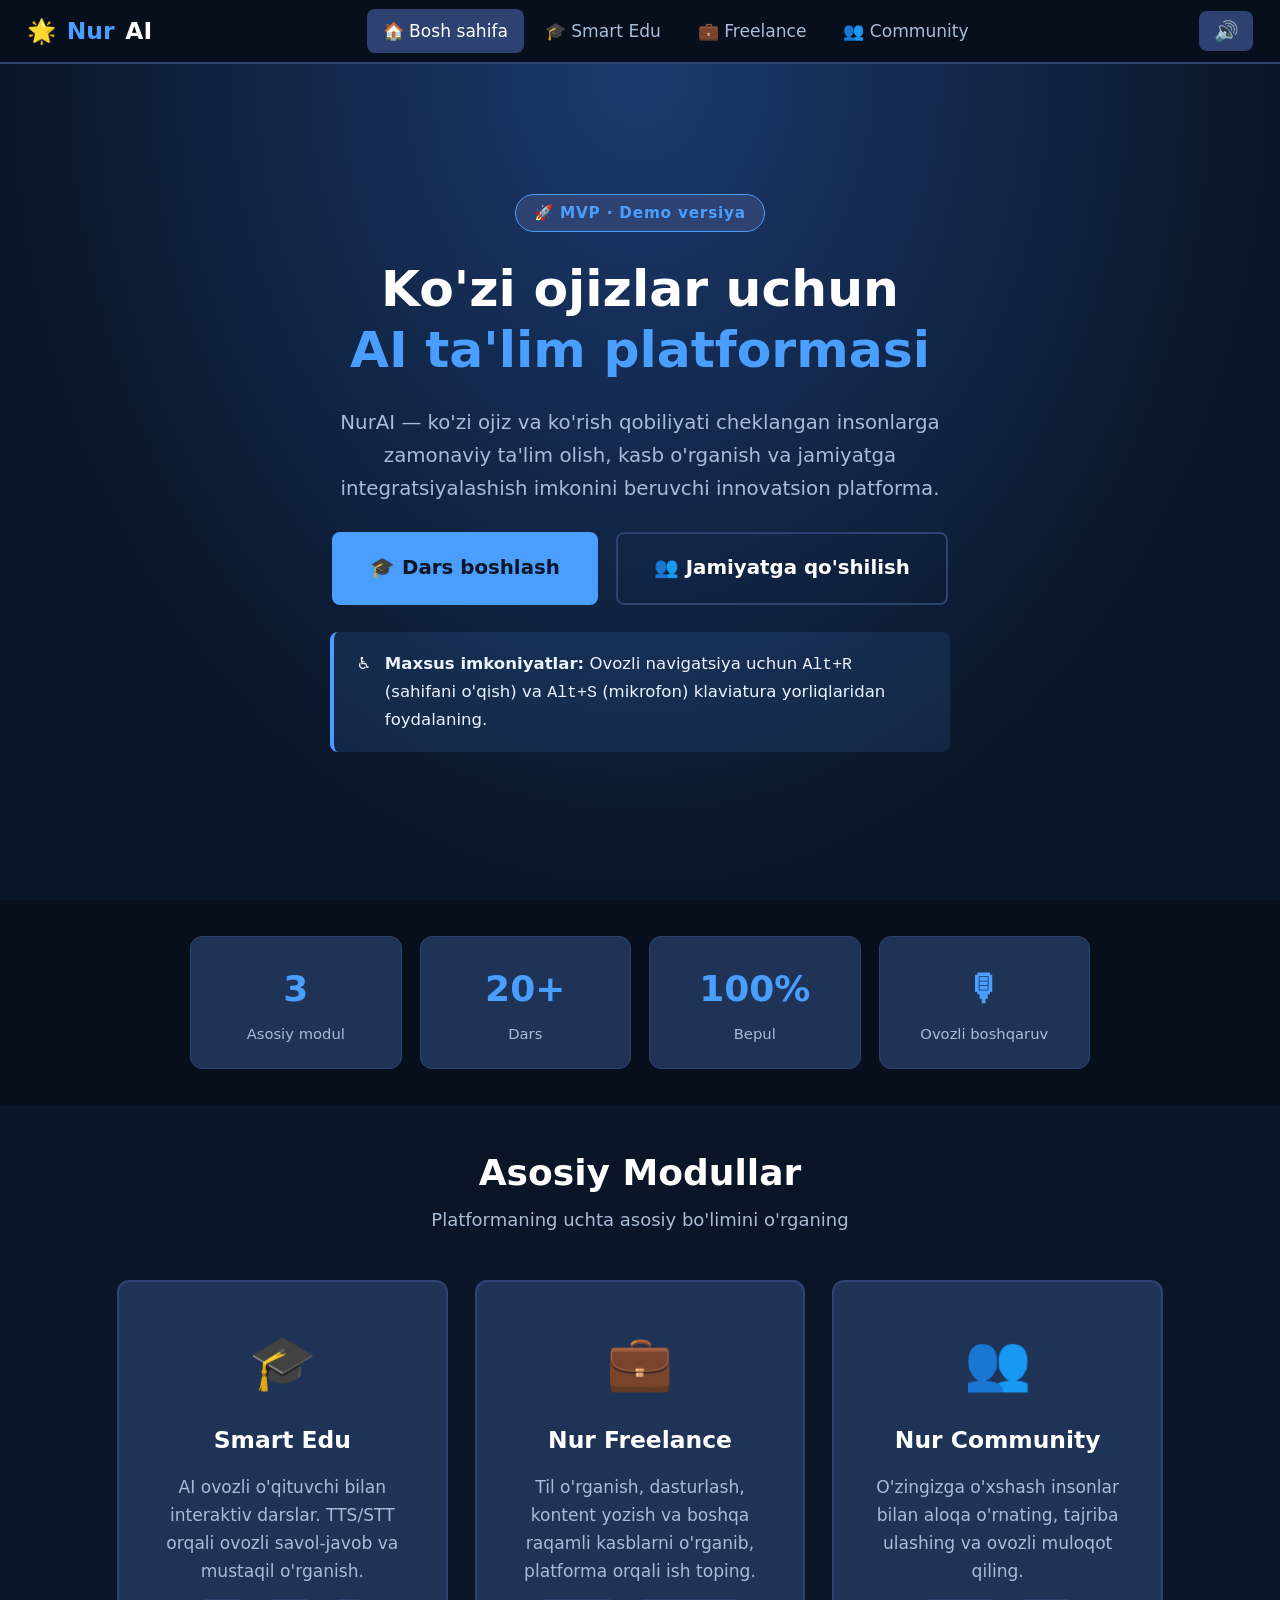
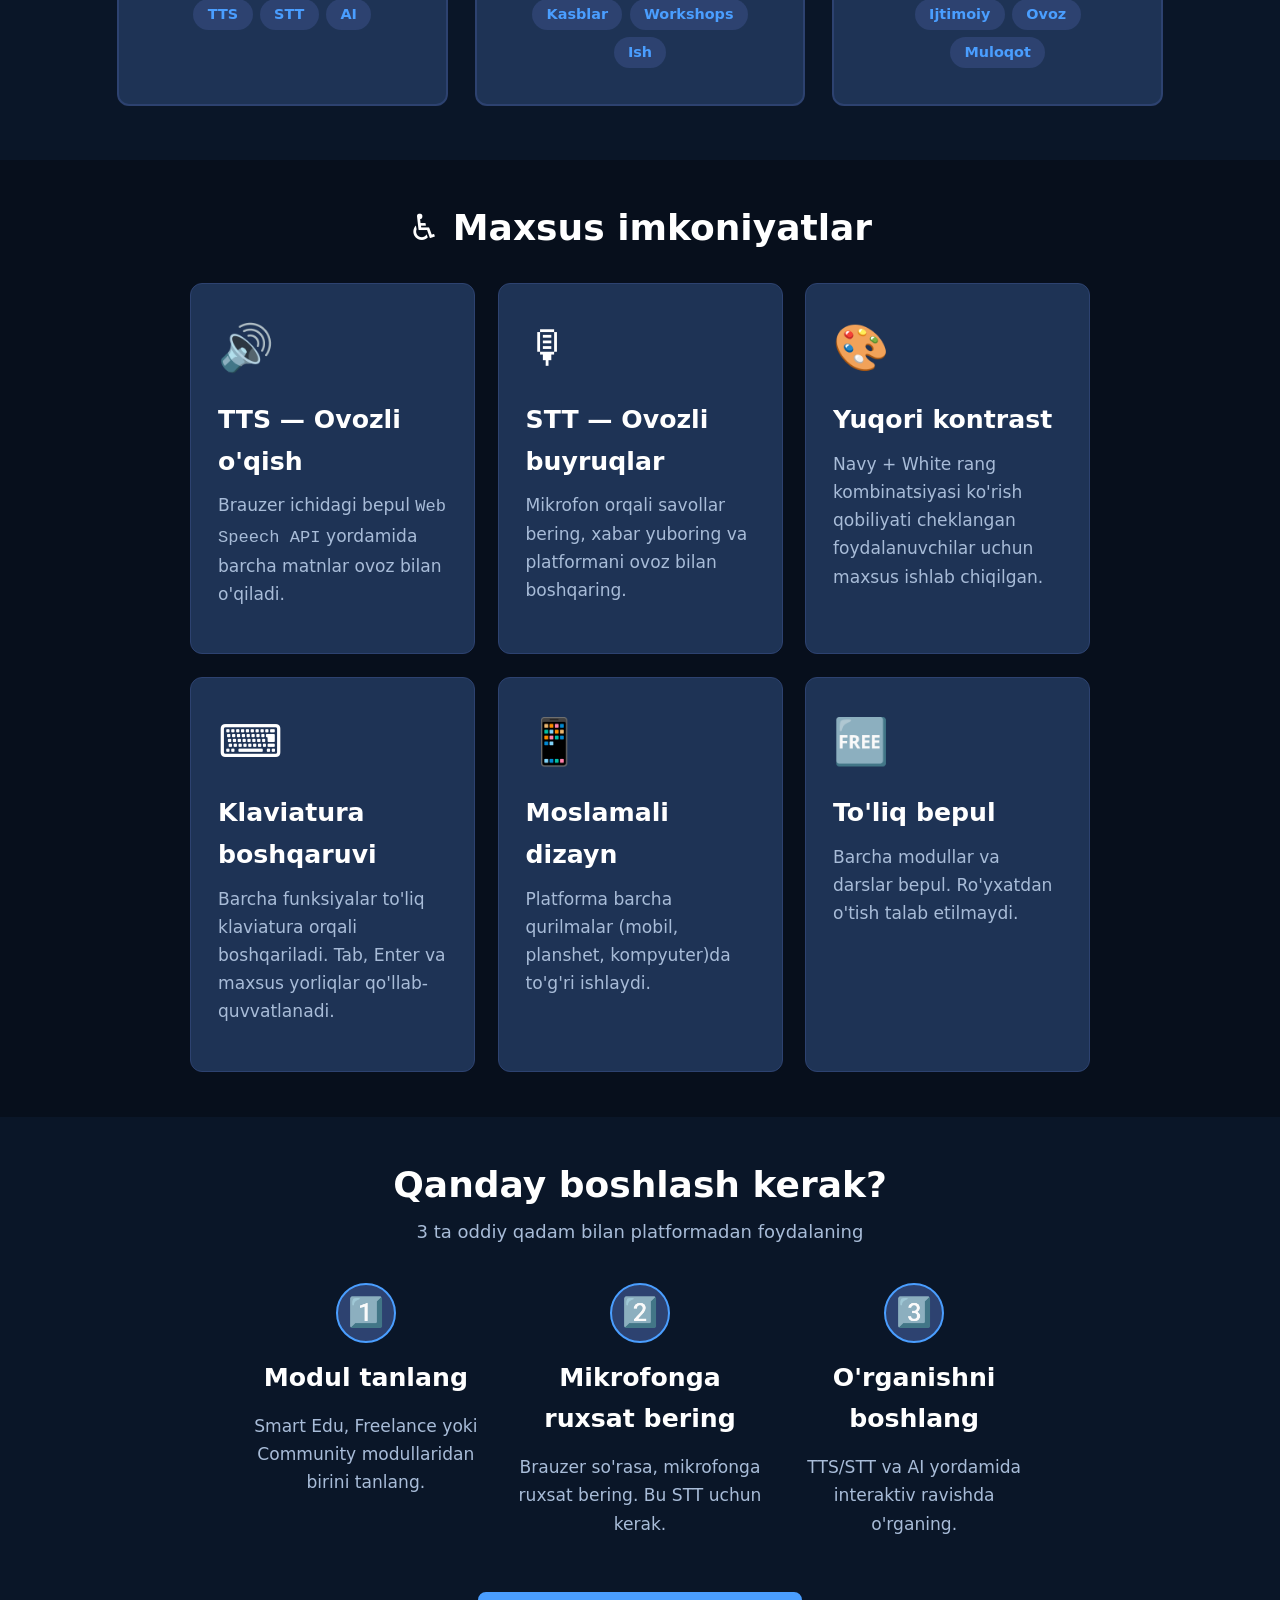
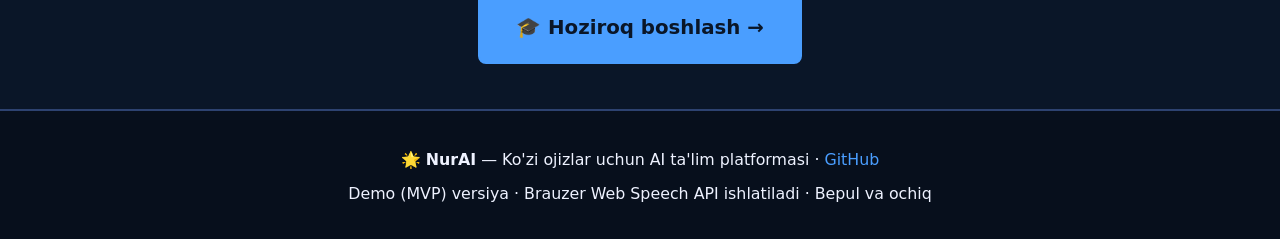
==== commit f653feed: "Merge pull request #2 from husniddinxoliqov/copilot/nurai-education-platform feat: NurAI MVP — visua" ====
--- a/index.html
+++ b/index.html
@@ -1,292 +1,268 @@
 <!DOCTYPE html>
 <html lang="uz" dir="ltr">
 <head>
-  <meta charset="UTF-8">
-  <meta name="viewport" content="width=device-width, initial-scale=1.0">
-  <meta name="description"
-        content="NurAI — ko'zi ojiz va ko'rish qobiliyati cheklangan insonlarga zamonaviy ta'lim olish imkoniyatini beruvchi AI platformasi.">
-  <title>NurAI 🌟 — Inklyuziv Ta'lim Platformasi</title>
-  <link rel="stylesheet" href="css/style.css">
+  <meta charset="UTF-8" />
+  <meta name="viewport" content="width=device-width, initial-scale=1.0" />
+  <meta name="description" content="NurAI — Ko'zi ojizlar uchun sun'iy intellektga asoslangan ta'lim va inklyuziv rivojlanish platformasi." />
+  <title>NurAI 🌟 — Bosh sahifa</title>
+  <link rel="stylesheet" href="css/styles.css" />
 </head>
 <body>
 
-<!-- Skip navigation -->
-<a class="skip-link" href="#main">Asosiy tarkibga o'tish</a>
-
-<!-- ══ HEADER ══════════════════════════════════════════ -->
-<header class="header" role="banner">
-  <div class="container">
-    <div class="header__inner">
-      <a href="index.html" class="logo" aria-label="NurAI — bosh sahifa">
-        <span class="logo__icon" aria-hidden="true">🌟</span>
-        <span>NurAI</span>
-      </a>
-
-      <nav class="nav" role="navigation" aria-label="Asosiy navigatsiya">
-        <ul class="nav__list">
-          <li><a href="pages/smart-edu.html"      class="nav__link">🎓 Smart Edu</a></li>
-          <li><a href="pages/nur-freelance.html"   class="nav__link">💼 Nur Freelance</a></li>
-          <li><a href="pages/nur-community.html"   class="nav__link">👥 Nur Community</a></li>
-        </ul>
-      </nav>
-
-      <div class="header__controls">
-        <button class="btn-icon" id="tts-toggle"
-                aria-label="Ovozli o'qishni yoqish / o'chirish"
-                aria-pressed="true" title="TTS (Alt+T)">🔊</button>
-        <button class="btn-icon" id="font-increase"
-                aria-label="Shriftni kattalashtirish" title="Shrift+">A+</button>
-        <button class="btn-icon" id="font-decrease"
-                aria-label="Shriftni kichiklashtirish" title="Shrift−">A−</button>
-        <button class="btn-icon menu-btn" id="menu-toggle"
-                aria-label="Menyu" aria-expanded="false">☰</button>
-      </div>
-    </div>
-  </div>
-</header>
-
-<!-- ══ MAIN ════════════════════════════════════════════ -->
-<main id="main" role="main">
-
-  <!-- HERO -->
-  <section class="hero" aria-labelledby="hero-title">
-    <div class="container">
-      <div class="hero__content">
-        <div class="hero__badge" aria-hidden="true">♿ Inklyuziv Ta'lim</div>
-
-        <h1 id="hero-title" class="hero__title">
-          Har bir inson<br>
-          <span class="text-accent">o'rganish huquqiga</span><br>
-          ega
-        </h1>
-
-        <p class="hero__desc">
-          NurAI — ko'zi ojiz va ko'rish qobiliyati cheklangan insonlarga zamonaviy
-          ta'lim olish, kasb o'rganish va jamiyatga integratsiyalashish imkoniyatini
-          beruvchi innovatsion veb-platforma.
+  <!-- Skip navigation for screen readers -->
+  <a class="skip-link" href="#main-content">Asosiy kontentga o'tish</a>
+
+  <!-- Navigation -->
+  <nav class="nav" aria-label="Asosiy navigatsiya">
+    <a class="nav-brand" href="index.html" aria-label="NurAI bosh sahifasi">
+      🌟 <span>Nur</span>AI
+    </a>
+    <ul class="nav-links" role="list">
+      <li><a href="index.html" aria-current="page">🏠 Bosh sahifa</a></li>
+      <li><a href="smart-edu.html">🎓 Smart Edu</a></li>
+      <li><a href="freelance.html">💼 Freelance</a></li>
+      <li><a href="community.html">👥 Community</a></li>
+    </ul>
+    <button class="nav-tts-btn" id="nav-tts-btn"
+            aria-label="Sahifani o'qib bering (Alt+R)"
+            title="Sahifani o'qib bering (Alt+R)">🔊</button>
+  </nav>
+
+  <!-- Main Content -->
+  <main id="main-content">
+
+    <!-- Hero -->
+    <section class="hero" aria-labelledby="hero-title">
+      <span class="hero-badge" aria-label="Status: Ochiq MVP versiya">🚀 MVP · Demo versiya</span>
+
+      <h1 class="hero-title" id="hero-title">
+        Ko'zi ojizlar uchun<br>
+        <span>AI ta'lim platformasi</span>
+      </h1>
+
+      <p class="hero-desc">
+        NurAI — ko'zi ojiz va ko'rish qobiliyati cheklangan insonlarga zamonaviy
+        ta'lim olish, kasb o'rganish va jamiyatga integratsiyalashish imkonini beruvchi
+        innovatsion platforma.
+      </p>
+
+      <div class="hero-actions" role="group" aria-label="Boshlash tugmalari">
+        <a href="smart-edu.html" class="btn btn-primary btn-lg">
+          🎓 Dars boshlash
+        </a>
+        <a href="community.html" class="btn btn-outline btn-lg">
+          👥 Jamiyatga qo'shilish
+        </a>
+      </div>
+
+      <div class="alert alert-info" style="max-width:620px; text-align:left;">
+        <span aria-hidden="true">♿</span>
+        <span>
+          <strong>Maxsus imkoniyatlar:</strong> Ovozli navigatsiya uchun
+          <kbd>Alt+R</kbd> (sahifani o'qish) va <kbd>Alt+S</kbd> (mikrofon)
+          klaviatura yorliqlaridan foydalaning.
+        </span>
+      </div>
+    </section>
+
+    <!-- Stats -->
+    <section aria-labelledby="stats-heading" style="background: var(--navy-darkest); padding: 2rem 1.5rem;">
+      <h2 id="stats-heading" class="sr-only">Platforma statistikasi</h2>
+      <div class="stats-row" style="max-width: 900px; margin: 0 auto;">
+        <div class="stat-card" aria-label="3 ta asosiy modul">
+          <div class="stat-value">3</div>
+          <div class="stat-label">Asosiy modul</div>
+        </div>
+        <div class="stat-card" aria-label="20 dan ortiq dars">
+          <div class="stat-value">20+</div>
+          <div class="stat-label">Dars</div>
+        </div>
+        <div class="stat-card" aria-label="100 foiz bepul">
+          <div class="stat-value">100%</div>
+          <div class="stat-label">Bepul</div>
+        </div>
+        <div class="stat-card" aria-label="Ovozli boshqaruv mavjud">
+          <div class="stat-value">🎙</div>
+          <div class="stat-label">Ovozli boshqaruv</div>
+        </div>
+      </div>
+    </section>
+
+    <!-- Modules -->
+    <section aria-labelledby="modules-heading" style="padding-top: 2.5rem;">
+      <h2 id="modules-heading" style="text-align:center; margin-bottom: 0.5rem;">
+        Asosiy Modullar
+      </h2>
+      <p style="text-align:center; color: var(--text-muted); margin-bottom: 0.5rem; padding: 0 1.5rem;">
+        Platformaning uchta asosiy bo'limini o'rganing
+      </p>
+
+      <div class="modules-grid" role="list">
+
+        <a class="module-card" href="smart-edu.html"
+           role="listitem"
+           aria-label="Smart Edu moduli — AI ovozli o'qituvchi va interaktiv darslar">
+          <span class="module-card-icon" aria-hidden="true">🎓</span>
+          <div class="module-card-title">Smart Edu</div>
+          <div class="module-card-desc">
+            AI ovozli o'qituvchi bilan interaktiv darslar. TTS/STT orqali
+            ovozli savol-javob va mustaqil o'rganish.
+          </div>
+          <div style="display:flex; gap:0.4rem; flex-wrap:wrap; justify-content:center;">
+            <span class="module-card-tag">TTS</span>
+            <span class="module-card-tag">STT</span>
+            <span class="module-card-tag">AI</span>
+          </div>
+        </a>
+
+        <a class="module-card" href="freelance.html"
+           role="listitem"
+           aria-label="Nur Freelance — raqamli kasblarni o'rganish va ish topish">
+          <span class="module-card-icon" aria-hidden="true">💼</span>
+          <div class="module-card-title">Nur Freelance</div>
+          <div class="module-card-desc">
+            Til o'rganish, dasturlash, kontent yozish va boshqa raqamli
+            kasblarni o'rganib, platforma orqali ish toping.
+          </div>
+          <div style="display:flex; gap:0.4rem; flex-wrap:wrap; justify-content:center;">
+            <span class="module-card-tag">Kasblar</span>
+            <span class="module-card-tag">Workshops</span>
+            <span class="module-card-tag">Ish</span>
+          </div>
+        </a>
+
+        <a class="module-card" href="community.html"
+           role="listitem"
+           aria-label="Nur Community — ijtimoiy muhit va ovozli muloqot">
+          <span class="module-card-icon" aria-hidden="true">👥</span>
+          <div class="module-card-title">Nur Community</div>
+          <div class="module-card-desc">
+            O'zingizga o'xshash insonlar bilan aloqa o'rnating, tajriba
+            ulashing va ovozli muloqot qiling.
+          </div>
+          <div style="display:flex; gap:0.4rem; flex-wrap:wrap; justify-content:center;">
+            <span class="module-card-tag">Ijtimoiy</span>
+            <span class="module-card-tag">Ovoz</span>
+            <span class="module-card-tag">Muloqot</span>
+          </div>
+        </a>
+
+      </div>
+    </section>
+
+    <!-- Accessibility Features -->
+    <section aria-labelledby="access-heading"
+             style="background: var(--navy-darkest); padding: 2.5rem 1.5rem;">
+      <div style="max-width: 900px; margin: 0 auto;">
+        <h2 id="access-heading" style="text-align:center; margin-bottom: 1.75rem;">
+          ♿ Maxsus imkoniyatlar
+        </h2>
+        <div class="grid-3">
+          <div class="card" tabindex="0">
+            <span class="card-icon" aria-hidden="true">🔊</span>
+            <h3 class="card-title">TTS — Ovozli o'qish</h3>
+            <p class="card-desc">
+              Brauzer ichidagi bepul <code>Web Speech API</code> yordamida
+              barcha matnlar ovoz bilan o'qiladi.
+            </p>
+          </div>
+          <div class="card" tabindex="0">
+            <span class="card-icon" aria-hidden="true">🎙</span>
+            <h3 class="card-title">STT — Ovozli buyruqlar</h3>
+            <p class="card-desc">
+              Mikrofon orqali savollar bering, xabar yuboring va platformani
+              ovoz bilan boshqaring.
+            </p>
+          </div>
+          <div class="card" tabindex="0">
+            <span class="card-icon" aria-hidden="true">🎨</span>
+            <h3 class="card-title">Yuqori kontrast</h3>
+            <p class="card-desc">
+              Navy + White rang kombinatsiyasi ko'rish qobiliyati cheklangan
+              foydalanuvchilar uchun maxsus ishlab chiqilgan.
+            </p>
+          </div>
+          <div class="card" tabindex="0">
+            <span class="card-icon" aria-hidden="true">⌨️</span>
+            <h3 class="card-title">Klaviatura boshqaruvi</h3>
+            <p class="card-desc">
+              Barcha funksiyalar to'liq klaviatura orqali boshqariladi.
+              Tab, Enter va maxsus yorliqlar qo'llab-quvvatlanadi.
+            </p>
+          </div>
+          <div class="card" tabindex="0">
+            <span class="card-icon" aria-hidden="true">📱</span>
+            <h3 class="card-title">Moslamali dizayn</h3>
+            <p class="card-desc">
+              Platforma barcha qurilmalar (mobil, planshet, kompyuter)da
+              to'g'ri ishlaydi.
+            </p>
+          </div>
+          <div class="card" tabindex="0">
+            <span class="card-icon" aria-hidden="true">🆓</span>
+            <h3 class="card-title">To'liq bepul</h3>
+            <p class="card-desc">
+              Barcha modullar va darslar bepul. Ro'yxatdan o'tish talab
+              etilmaydi.
+            </p>
+          </div>
+        </div>
+      </div>
+    </section>
+
+    <!-- How it works -->
+    <section aria-labelledby="howto-heading" style="padding: 2.5rem 1.5rem;">
+      <div style="max-width: 800px; margin: 0 auto; text-align: center;">
+        <h2 id="howto-heading" style="margin-bottom: 0.5rem;">Qanday boshlash kerak?</h2>
+        <p style="color: var(--text-muted); margin-bottom: 2rem;">
+          3 ta oddiy qadam bilan platformadan foydalaning
         </p>
-
-        <div class="hero__actions">
-          <a href="pages/smart-edu.html" class="btn btn--primary btn--lg">
-            <span aria-hidden="true">🎓</span> Boshlash
+        <div class="grid-3" style="text-align: left;">
+          <div style="display:flex; flex-direction:column; align-items:center; text-align:center; gap:0.75rem;">
+            <div style="width:60px; height:60px; background:var(--navy-light); border-radius:50%;
+                        display:flex; align-items:center; justify-content:center;
+                        font-size:1.6rem; border: 2px solid var(--accent);">1️⃣</div>
+            <h3>Modul tanlang</h3>
+            <p class="card-desc">Smart Edu, Freelance yoki Community modullaridan birini tanlang.</p>
+          </div>
+          <div style="display:flex; flex-direction:column; align-items:center; text-align:center; gap:0.75rem;">
+            <div style="width:60px; height:60px; background:var(--navy-light); border-radius:50%;
+                        display:flex; align-items:center; justify-content:center;
+                        font-size:1.6rem; border: 2px solid var(--accent);">2️⃣</div>
+            <h3>Mikrofonga ruxsat bering</h3>
+            <p class="card-desc">Brauzer so'rasa, mikrofonga ruxsat bering. Bu STT uchun kerak.</p>
+          </div>
+          <div style="display:flex; flex-direction:column; align-items:center; text-align:center; gap:0.75rem;">
+            <div style="width:60px; height:60px; background:var(--navy-light); border-radius:50%;
+                        display:flex; align-items:center; justify-content:center;
+                        font-size:1.6rem; border: 2px solid var(--accent);">3️⃣</div>
+            <h3>O'rganishni boshlang</h3>
+            <p class="card-desc">TTS/STT va AI yordamida interaktiv ravishda o'rganing.</p>
+          </div>
+        </div>
+        <div style="margin-top: 2rem;">
+          <a href="smart-edu.html" class="btn btn-primary btn-lg">
+            🎓 Hoziroq boshlash →
           </a>
-          <button class="btn btn--secondary btn--lg" id="hero-listen"
-                  aria-label="Bu sahifani ovozda eshittirish">
-            <span aria-hidden="true">🎧</span> Tinglab o'rganish
-          </button>
-        </div>
-      </div>
-
-      <div class="hero__visual" aria-hidden="true">
-        <div class="hero__orb hero__orb--0">🌟</div>
-        <div class="hero__orb hero__orb--1">🎓</div>
-        <div class="hero__orb hero__orb--2">💼</div>
-        <div class="hero__orb hero__orb--3">👥</div>
-      </div>
-    </div>
-  </section>
-
-  <!-- STATS -->
-  <section class="stats" aria-label="Platforma statistikasi">
-    <div class="container">
-      <div class="stats__grid">
-        <div class="stat-card">
-          <span class="stat-card__num">2M+</span>
-          <span class="stat-card__label">Ko'zi ojiz foydalanuvchi</span>
-        </div>
-        <div class="stat-card">
-          <span class="stat-card__num">50+</span>
-          <span class="stat-card__label">Kurs va darslar</span>
-        </div>
-        <div class="stat-card">
-          <span class="stat-card__num">100%</span>
-          <span class="stat-card__label">Ovozli boshqaruv</span>
-        </div>
-        <div class="stat-card">
-          <span class="stat-card__num">24/7</span>
-          <span class="stat-card__label">AI yordamchi</span>
-        </div>
-      </div>
-    </div>
-  </section>
-
-  <!-- MODULES -->
-  <section class="modules" aria-labelledby="modules-title">
-    <div class="container">
-      <div class="section-header">
-        <h2 id="modules-title" class="section-title">Asosiy Modullar</h2>
-        <p class="section-subtitle">Har bir modul maxsus ehtiyojlar uchun mo'ljallangan</p>
-      </div>
-
-      <div class="modules__grid">
-
-        <!-- Smart Edu -->
-        <article class="module-card" aria-labelledby="mc-edu">
-          <div class="module-card__icon" aria-hidden="true">🎓</div>
-          <h3 id="mc-edu" class="module-card__title">Smart Edu</h3>
-          <p class="module-card__sub">Self-Study Platform</p>
-          <p class="module-card__desc">
-            AI yordamida darslarni mustaqil o'rganish. Ovozli o'qituvchi,
-            interaktiv savol-javob va TTS/STT texnologiyalari.
-          </p>
-          <ul class="module-card__features" aria-label="Xususiyatlar">
-            <li><span class="chk" aria-hidden="true">✓</span> AI Ovozli O'qituvchi</li>
-            <li><span class="chk" aria-hidden="true">✓</span> TTS / STT Texnologiyasi</li>
-            <li><span class="chk" aria-hidden="true">✓</span> Interaktiv Darslar</li>
-          </ul>
-          <a href="pages/smart-edu.html" class="btn btn--primary module-card__btn">
-            Modulni ochish <span aria-hidden="true">→</span>
-          </a>
-        </article>
-
-        <!-- Nur Freelance -->
-        <article class="module-card module-card--featured" aria-labelledby="mc-free">
-          <div class="module-card__badge" aria-label="Ommabop">Ommabop</div>
-          <div class="module-card__icon" aria-hidden="true">💼</div>
-          <h3 id="mc-free" class="module-card__title">Nur Freelance</h3>
-          <p class="module-card__sub">Kasbiy Rivojlanish</p>
-          <p class="module-card__desc">
-            Raqamli kasblarni o'rganish, amaliy workshops va
-            platformada freelance ish topish imkoniyati.
-          </p>
-          <ul class="module-card__features" aria-label="Xususiyatlar">
-            <li><span class="chk" aria-hidden="true">✓</span> Kasbiy Ta'lim</li>
-            <li><span class="chk" aria-hidden="true">✓</span> Jonli Workshops</li>
-            <li><span class="chk" aria-hidden="true">✓</span> Freelance Bozor</li>
-          </ul>
-          <a href="pages/nur-freelance.html" class="btn btn--primary module-card__btn">
-            Modulni ochish <span aria-hidden="true">→</span>
-          </a>
-        </article>
-
-        <!-- Nur Community -->
-        <article class="module-card" aria-labelledby="mc-comm">
-          <div class="module-card__icon" aria-hidden="true">👥</div>
-          <h3 id="mc-comm" class="module-card__title">Nur Community</h3>
-          <p class="module-card__sub">Ijtimoiy Muhit</p>
-          <p class="module-card__desc">
-            Yolg'izlikni yengish, tajriba ulashish va ovozli muloqot.
-            O'zingizga o'xshash insonlar bilan bog'laning.
-          </p>
-          <ul class="module-card__features" aria-label="Xususiyatlar">
-            <li><span class="chk" aria-hidden="true">✓</span> Ovozli Muloqot</li>
-            <li><span class="chk" aria-hidden="true">✓</span> Tajriba Ulashish</li>
-            <li><span class="chk" aria-hidden="true">✓</span> Do'stlar Topish</li>
-          </ul>
-          <a href="pages/nur-community.html" class="btn btn--primary module-card__btn">
-            Modulni ochish <span aria-hidden="true">→</span>
-          </a>
-        </article>
-
-      </div>
-    </div>
-  </section>
-
-  <!-- FEATURES -->
-  <section class="features" aria-labelledby="features-title">
-    <div class="container">
-      <div class="section-header">
-        <h2 id="features-title" class="section-title">Maxsus Imkoniyatlar</h2>
-        <p class="section-subtitle">Ko'rish qobiliyati cheklangan foydalanuvchilar uchun</p>
-      </div>
-
-      <div class="features__grid">
-        <div class="feature-item">
-          <span class="feature-item__icon" aria-hidden="true">🔊</span>
-          <h3 class="feature-item__title">Text-to-Speech</h3>
-          <p class="feature-item__desc">Barcha matnlar avtomatik ovozga aylantiriladi</p>
-        </div>
-        <div class="feature-item">
-          <span class="feature-item__icon" aria-hidden="true">🎤</span>
-          <h3 class="feature-item__title">Speech-to-Text</h3>
-          <p class="feature-item__desc">Ovoz buyruqlari orqali platformani boshqarish</p>
-        </div>
-        <div class="feature-item">
-          <span class="feature-item__icon" aria-hidden="true">⌨️</span>
-          <h3 class="feature-item__title">Klaviatura Navigatsiya</h3>
-          <p class="feature-item__desc">Sichqonchasisiz to'liq klaviatura boshqaruvi (Alt+1/2/3)</p>
-        </div>
-        <div class="feature-item">
-          <span class="feature-item__icon" aria-hidden="true">🔍</span>
-          <h3 class="feature-item__title">Katta Shrift</h3>
-          <p class="feature-item__desc">Shrift kattaligini xohlaganingizcha sozlang</p>
-        </div>
-        <div class="feature-item">
-          <span class="feature-item__icon" aria-hidden="true">🌙</span>
-          <h3 class="feature-item__title">Yuqori Kontrast</h3>
-          <p class="feature-item__desc">Navy + oq: ko'rish qobiliyati cheklanganlarga mos</p>
-        </div>
-        <div class="feature-item">
-          <span class="feature-item__icon" aria-hidden="true">🤖</span>
-          <h3 class="feature-item__title">AI Yordamchi</h3>
-          <p class="feature-item__desc">24/7 sun'iy intellekt yordamchisi darsda yordam beradi</p>
-        </div>
-      </div>
-    </div>
-  </section>
-
-  <!-- CTA -->
-  <section class="cta" aria-labelledby="cta-title">
-    <div class="container">
-      <div class="cta__inner">
-        <h2 id="cta-title" class="cta__title">Bugun boshlang! 🚀</h2>
-        <p class="cta__desc">
-          Minglab ko'zi ojiz insonlar bilan birga o'rganing, rivojlaning
-          va jamiyatga qo'shiling.
-        </p>
-        <div class="cta__actions">
-          <a href="pages/smart-edu.html" class="btn btn--primary btn--lg">
-            <span aria-hidden="true">🎓</span> Bepul Boshlash
-          </a>
-          <a href="pages/nur-community.html" class="btn btn--outline btn--lg">
-            <span aria-hidden="true">👥</span> Jamiyatga Qo'shilish
-          </a>
-        </div>
-      </div>
-    </div>
-  </section>
-
-</main>
-
-<!-- ══ FOOTER ══════════════════════════════════════════ -->
-<footer class="footer" role="contentinfo">
-  <div class="container">
-    <div class="footer__inner">
-      <div class="footer__brand">
-        <a href="index.html" class="logo" aria-label="NurAI bosh sahifa">
-          <span aria-hidden="true">🌟</span> NurAI
-        </a>
-        <p class="footer__tagline">Ko'zi ojizlar uchun ta'lim</p>
-      </div>
-      <nav class="footer__nav" aria-label="Footer navigatsiya">
-        <ul>
-          <li><a href="pages/smart-edu.html">Smart Edu</a></li>
-          <li><a href="pages/nur-freelance.html">Nur Freelance</a></li>
-          <li><a href="pages/nur-community.html">Nur Community</a></li>
-        </ul>
-      </nav>
-      <div class="footer__info">
-        <p>♿ WCAG 2.1 AA muvofiq</p>
-        <p>&copy; 2024 NurAI. Barcha huquqlar himoyalangan.</p>
-      </div>
-    </div>
-  </div>
-</footer>
-
-<!-- ══ TTS STATUS BAR ══════════════════════════════════ -->
-<div class="tts-bar" id="tts-bar" role="status" aria-live="polite" aria-atomic="true" hidden>
-  <div class="container">
-    <div class="tts-bar__inner">
-      <span class="tts-bar__icon" aria-hidden="true">🔊</span>
-      <span class="tts-bar__text" id="tts-bar-text">O'qilmoqda…</span>
-      <button class="tts-bar__stop" id="tts-bar-stop" aria-label="O'qishni to'xtatish">
-        ⏹ To'xtatish
-      </button>
-    </div>
-  </div>
-</div>
-
-<script src="js/speech.js"></script>
-<script src="js/app.js"></script>
+        </div>
+      </div>
+    </section>
+
+  </main>
+
+  <!-- Footer -->
+  <footer class="footer" role="contentinfo">
+    <p>
+      🌟 <strong>NurAI</strong> — Ko'zi ojizlar uchun AI ta'lim platformasi
+      · <a href="https://github.com/husniddinxoliqov/nur-ai" target="_blank" rel="noopener">GitHub</a>
+    </p>
+    <p style="margin-top:0.4rem;">
+      Demo (MVP) versiya · Brauzer Web Speech API ishlatiladi · Bepul va ochiq
+    </p>
+  </footer>
+
+  <script src="js/speech.js"></script>
+  <script src="js/app.js"></script>
+
 </body>
 </html>
--- a/css/styles.css
+++ b/css/styles.css
@@ -0,0 +1,846 @@
+/* ============================================================
+   NurAI — Navy + White High-Contrast Accessible Theme
+   ============================================================ */
+
+/* ---------- Custom Properties ---------- */
+:root {
+  --navy-darkest: #070f1c;
+  --navy-dark:    #0a1628;
+  --navy:         #1b2a4a;
+  --navy-light:   #2d4270;
+  --navy-card:    #1e3355;
+  --white:        #ffffff;
+  --off-white:    #eef2ff;
+  --accent:       #4a9eff;
+  --accent-hover: #2b7fe0;
+  --success:      #2ecc71;
+  --warning:      #f39c12;
+  --danger:       #e74c3c;
+  --text-primary: #ffffff;
+  --text-muted:   #a8bcd8;
+  --border:       #2d4270;
+  --radius:       12px;
+  --radius-sm:    8px;
+  --shadow:       0 4px 24px rgba(0,0,0,0.4);
+  --shadow-sm:    0 2px 8px rgba(0,0,0,0.3);
+  --font-base:    'Segoe UI', system-ui, -apple-system, sans-serif;
+  --transition:   0.2s ease;
+}
+
+/* ---------- Reset & Base ---------- */
+*, *::before, *::after { box-sizing: border-box; margin: 0; padding: 0; }
+
+html {
+  font-size: 18px; /* larger base for low-vision */
+  scroll-behavior: smooth;
+}
+
+body {
+  font-family: var(--font-base);
+  background: var(--navy-dark);
+  color: var(--text-primary);
+  line-height: 1.65;
+  min-height: 100vh;
+}
+
+/* ---------- Skip Link (Accessibility) ---------- */
+.skip-link {
+  position: absolute;
+  top: -100%;
+  left: 0;
+  background: var(--accent);
+  color: var(--navy-dark);
+  padding: 0.6rem 1.2rem;
+  font-weight: 700;
+  z-index: 9999;
+  border-radius: 0 0 var(--radius-sm) 0;
+  text-decoration: none;
+  transition: top var(--transition);
+}
+.skip-link:focus { top: 0; }
+
+/* ---------- Focus Styles ---------- */
+:focus-visible {
+  outline: 3px solid var(--accent);
+  outline-offset: 3px;
+}
+
+/* ---------- Scrollbar ---------- */
+::-webkit-scrollbar { width: 8px; }
+::-webkit-scrollbar-track { background: var(--navy-dark); }
+::-webkit-scrollbar-thumb { background: var(--navy-light); border-radius: 4px; }
+
+/* ---------- Typography ---------- */
+h1 { font-size: clamp(1.8rem, 4vw, 2.8rem); font-weight: 800; line-height: 1.2; }
+h2 { font-size: clamp(1.4rem, 3vw, 2rem);   font-weight: 700; line-height: 1.3; }
+h3 { font-size: clamp(1.1rem, 2vw, 1.4rem); font-weight: 600; }
+h4 { font-size: 1.1rem; font-weight: 600; }
+p  { color: var(--off-white); }
+a  { color: var(--accent); text-decoration: none; }
+a:hover { text-decoration: underline; }
+
+/* ---------- Navigation ---------- */
+.nav {
+  position: sticky;
+  top: 0;
+  z-index: 100;
+  background: var(--navy-darkest);
+  border-bottom: 2px solid var(--navy-light);
+  padding: 0 1.5rem;
+  display: flex;
+  align-items: center;
+  justify-content: space-between;
+  height: 64px;
+  gap: 1rem;
+}
+
+.nav-brand {
+  display: flex;
+  align-items: center;
+  gap: 0.6rem;
+  text-decoration: none;
+  color: var(--white);
+  font-weight: 800;
+  font-size: 1.3rem;
+  white-space: nowrap;
+  flex-shrink: 0;
+}
+.nav-brand span { color: var(--accent); }
+
+.nav-links {
+  display: flex;
+  list-style: none;
+  gap: 0.25rem;
+  flex-wrap: wrap;
+}
+
+.nav-links a {
+  display: block;
+  padding: 0.45rem 0.9rem;
+  border-radius: var(--radius-sm);
+  color: var(--text-muted);
+  font-weight: 500;
+  font-size: 0.95rem;
+  transition: background var(--transition), color var(--transition);
+  text-decoration: none;
+}
+.nav-links a:hover,
+.nav-links a.active {
+  background: var(--navy-light);
+  color: var(--white);
+}
+
+.nav-tts-btn {
+  background: var(--navy-light);
+  border: none;
+  border-radius: var(--radius-sm);
+  color: var(--white);
+  padding: 0.45rem 0.8rem;
+  cursor: pointer;
+  font-size: 1.1rem;
+  transition: background var(--transition);
+  flex-shrink: 0;
+}
+.nav-tts-btn:hover { background: var(--accent); }
+
+/* ---------- Hero Section ---------- */
+.hero {
+  min-height: calc(100vh - 64px);
+  display: flex;
+  flex-direction: column;
+  align-items: center;
+  justify-content: center;
+  text-align: center;
+  padding: 3rem 1.5rem;
+  background: radial-gradient(ellipse at 50% 0%, #1b3a6e 0%, var(--navy-dark) 70%);
+  gap: 1.5rem;
+}
+
+.hero-badge {
+  display: inline-block;
+  background: var(--navy-light);
+  border: 1px solid var(--accent);
+  color: var(--accent);
+  padding: 0.3rem 1rem;
+  border-radius: 100px;
+  font-size: 0.85rem;
+  font-weight: 600;
+  letter-spacing: 0.05em;
+}
+
+.hero-title { max-width: 800px; }
+.hero-title span { color: var(--accent); }
+
+.hero-desc {
+  max-width: 600px;
+  font-size: 1.1rem;
+  color: var(--text-muted);
+}
+
+.hero-actions {
+  display: flex;
+  gap: 1rem;
+  flex-wrap: wrap;
+  justify-content: center;
+}
+
+/* ---------- Buttons ---------- */
+.btn {
+  display: inline-flex;
+  align-items: center;
+  gap: 0.5rem;
+  padding: 0.75rem 1.6rem;
+  border-radius: var(--radius-sm);
+  font-weight: 600;
+  font-size: 1rem;
+  cursor: pointer;
+  border: 2px solid transparent;
+  transition: all var(--transition);
+  text-decoration: none;
+  white-space: nowrap;
+}
+
+.btn-primary {
+  background: var(--accent);
+  color: var(--navy-dark);
+  border-color: var(--accent);
+}
+.btn-primary:hover {
+  background: var(--accent-hover);
+  border-color: var(--accent-hover);
+  text-decoration: none;
+  color: var(--navy-dark);
+}
+
+.btn-outline {
+  background: transparent;
+  color: var(--white);
+  border-color: var(--border);
+}
+.btn-outline:hover {
+  background: var(--navy-light);
+  border-color: var(--navy-light);
+  text-decoration: none;
+  color: var(--white);
+}
+
+.btn-ghost {
+  background: transparent;
+  color: var(--accent);
+  border-color: transparent;
+  padding: 0.5rem 0.8rem;
+}
+.btn-ghost:hover { background: var(--navy-light); text-decoration: none; color: var(--accent); }
+
+.btn-danger {
+  background: var(--danger);
+  color: var(--white);
+  border-color: var(--danger);
+}
+.btn-danger:hover { background: #c0392b; border-color: #c0392b; text-decoration: none; color: var(--white); }
+
+.btn-success {
+  background: var(--success);
+  color: var(--navy-dark);
+  border-color: var(--success);
+}
+.btn-success:hover { background: #27ae60; border-color: #27ae60; text-decoration: none; color: var(--navy-dark); }
+
+.btn-sm { padding: 0.45rem 1rem; font-size: 0.9rem; }
+.btn-lg { padding: 1rem 2rem; font-size: 1.1rem; }
+.btn-icon { padding: 0.6rem; border-radius: 50%; }
+.btn:disabled { opacity: 0.5; cursor: not-allowed; }
+
+/* ---------- Cards ---------- */
+.card {
+  background: var(--navy-card);
+  border: 1px solid var(--border);
+  border-radius: var(--radius);
+  padding: 1.5rem;
+  transition: transform var(--transition), box-shadow var(--transition), border-color var(--transition);
+}
+.card:hover { transform: translateY(-3px); box-shadow: var(--shadow); border-color: var(--accent); }
+
+.card-icon {
+  font-size: 2.5rem;
+  margin-bottom: 0.75rem;
+  display: block;
+}
+.card-title { margin-bottom: 0.5rem; }
+.card-desc { font-size: 0.95rem; color: var(--text-muted); margin-bottom: 1rem; }
+
+/* ---------- Module Grid ---------- */
+.modules-grid {
+  display: grid;
+  grid-template-columns: repeat(auto-fit, minmax(280px, 1fr));
+  gap: 1.5rem;
+  padding: 2rem 1.5rem 3rem;
+  max-width: 1100px;
+  margin: 0 auto;
+}
+
+.module-card {
+  background: var(--navy-card);
+  border: 2px solid var(--border);
+  border-radius: var(--radius);
+  padding: 2rem;
+  text-align: center;
+  text-decoration: none;
+  color: var(--white);
+  display: flex;
+  flex-direction: column;
+  align-items: center;
+  gap: 0.75rem;
+  transition: all var(--transition);
+}
+.module-card:hover {
+  border-color: var(--accent);
+  background: var(--navy-light);
+  transform: translateY(-4px);
+  box-shadow: var(--shadow);
+  color: var(--white);
+  text-decoration: none;
+}
+.module-card-icon { font-size: 3rem; }
+.module-card-title { font-size: 1.3rem; font-weight: 700; }
+.module-card-desc  { font-size: 0.95rem; color: var(--text-muted); }
+.module-card-tag {
+  background: var(--navy-light);
+  color: var(--accent);
+  padding: 0.2rem 0.8rem;
+  border-radius: 100px;
+  font-size: 0.8rem;
+  font-weight: 600;
+}
+
+/* ---------- Page Layout ---------- */
+.page-header {
+  background: var(--navy-darkest);
+  border-bottom: 2px solid var(--border);
+  padding: 2rem 1.5rem 1.5rem;
+}
+.page-header-inner {
+  max-width: 1100px;
+  margin: 0 auto;
+  display: flex;
+  align-items: flex-start;
+  gap: 1rem;
+  flex-wrap: wrap;
+}
+.page-header-icon { font-size: 2.5rem; flex-shrink: 0; }
+.page-header-text h1 { font-size: clamp(1.5rem, 3vw, 2rem); }
+.page-header-text p  { color: var(--text-muted); font-size: 0.95rem; }
+
+.page-body {
+  max-width: 1100px;
+  margin: 0 auto;
+  padding: 2rem 1.5rem;
+}
+
+/* ---------- Section Header ---------- */
+.section-header {
+  display: flex;
+  align-items: center;
+  justify-content: space-between;
+  gap: 1rem;
+  margin-bottom: 1.25rem;
+  flex-wrap: wrap;
+}
+.section-title {
+  font-size: 1.2rem;
+  font-weight: 700;
+  display: flex;
+  align-items: center;
+  gap: 0.5rem;
+}
+
+/* ---------- Grid Layouts ---------- */
+.grid-2 { display: grid; grid-template-columns: repeat(auto-fit, minmax(300px, 1fr)); gap: 1.25rem; }
+.grid-3 { display: grid; grid-template-columns: repeat(auto-fit, minmax(240px, 1fr)); gap: 1.25rem; }
+
+/* ---------- Course Cards (Smart Edu) ---------- */
+.course-card {
+  background: var(--navy-card);
+  border: 1px solid var(--border);
+  border-radius: var(--radius);
+  padding: 1.25rem;
+  cursor: pointer;
+  transition: all var(--transition);
+  display: flex;
+  flex-direction: column;
+  gap: 0.5rem;
+}
+.course-card:hover, .course-card.active {
+  border-color: var(--accent);
+  background: var(--navy-light);
+}
+.course-card-header { display: flex; align-items: center; gap: 0.75rem; }
+.course-icon { font-size: 1.8rem; flex-shrink: 0; }
+.course-meta { font-size: 0.82rem; color: var(--text-muted); }
+.course-progress-bar {
+  height: 6px;
+  background: var(--navy-light);
+  border-radius: 3px;
+  overflow: hidden;
+  margin-top: 0.3rem;
+}
+.course-progress-fill {
+  height: 100%;
+  background: var(--accent);
+  border-radius: 3px;
+  transition: width 0.4s ease;
+}
+.badge {
+  display: inline-block;
+  padding: 0.15rem 0.6rem;
+  border-radius: 100px;
+  font-size: 0.75rem;
+  font-weight: 700;
+}
+.badge-blue    { background: rgba(74,158,255,0.2); color: var(--accent); }
+.badge-green   { background: rgba(46,204,113,0.2); color: var(--success); }
+.badge-orange  { background: rgba(243,156,18,0.2);  color: var(--warning); }
+.badge-red     { background: rgba(231,76,60,0.2);   color: var(--danger); }
+
+/* ---------- Lesson Panel ---------- */
+.lesson-panel {
+  background: var(--navy-card);
+  border: 1px solid var(--border);
+  border-radius: var(--radius);
+  padding: 1.5rem;
+  display: flex;
+  flex-direction: column;
+  gap: 1.25rem;
+}
+
+.lesson-content {
+  background: var(--navy-dark);
+  border-radius: var(--radius-sm);
+  padding: 1.25rem;
+  font-size: 1rem;
+  line-height: 1.8;
+  color: var(--off-white);
+  min-height: 200px;
+  border: 1px solid var(--border);
+}
+
+.tts-controls {
+  display: flex;
+  gap: 0.75rem;
+  flex-wrap: wrap;
+  align-items: center;
+}
+.tts-status {
+  font-size: 0.85rem;
+  color: var(--text-muted);
+  display: flex;
+  align-items: center;
+  gap: 0.4rem;
+}
+.tts-status.speaking { color: var(--success); }
+
+/* ---------- STT / Q&A ---------- */
+.qa-panel {
+  background: var(--navy-card);
+  border: 1px solid var(--border);
+  border-radius: var(--radius);
+  padding: 1.5rem;
+  display: flex;
+  flex-direction: column;
+  gap: 1rem;
+}
+
+.chat-messages {
+  display: flex;
+  flex-direction: column;
+  gap: 0.75rem;
+  min-height: 180px;
+  max-height: 320px;
+  overflow-y: auto;
+  padding: 0.5rem;
+}
+
+.chat-msg {
+  padding: 0.75rem 1rem;
+  border-radius: var(--radius-sm);
+  max-width: 85%;
+  font-size: 0.95rem;
+  line-height: 1.55;
+}
+.chat-msg.user {
+  background: var(--accent);
+  color: var(--navy-dark);
+  align-self: flex-end;
+  border-bottom-right-radius: 4px;
+}
+.chat-msg.ai {
+  background: var(--navy-light);
+  color: var(--off-white);
+  align-self: flex-start;
+  border-bottom-left-radius: 4px;
+}
+.chat-msg.system {
+  background: transparent;
+  color: var(--text-muted);
+  font-size: 0.82rem;
+  align-self: center;
+  text-align: center;
+}
+
+.chat-input-row {
+  display: flex;
+  gap: 0.5rem;
+}
+.chat-input {
+  flex: 1;
+  background: var(--navy-dark);
+  border: 1px solid var(--border);
+  border-radius: var(--radius-sm);
+  color: var(--white);
+  padding: 0.65rem 1rem;
+  font-size: 0.95rem;
+  font-family: var(--font-base);
+  resize: none;
+  transition: border-color var(--transition);
+}
+.chat-input:focus { border-color: var(--accent); outline: none; }
+.chat-input::placeholder { color: var(--text-muted); }
+
+.mic-btn { position: relative; }
+.mic-btn.listening {
+  background: var(--danger) !important;
+  border-color: var(--danger) !important;
+  animation: pulse-mic 1.2s ease infinite;
+}
+@keyframes pulse-mic {
+  0%, 100% { box-shadow: 0 0 0 0 rgba(231,76,60,0.6); }
+  50%       { box-shadow: 0 0 0 12px rgba(231,76,60,0); }
+}
+
+/* ---------- Freelance ---------- */
+.career-card {
+  background: var(--navy-card);
+  border: 1px solid var(--border);
+  border-radius: var(--radius);
+  padding: 1.5rem;
+  display: flex;
+  flex-direction: column;
+  gap: 0.75rem;
+  transition: all var(--transition);
+}
+.career-card:hover { border-color: var(--accent); transform: translateY(-3px); box-shadow: var(--shadow-sm); }
+.career-card-header { display: flex; align-items: center; gap: 0.75rem; }
+.career-icon { font-size: 2rem; flex-shrink: 0; }
+.career-tags { display: flex; gap: 0.4rem; flex-wrap: wrap; }
+
+.workshop-card {
+  background: var(--navy-card);
+  border: 1px solid var(--border);
+  border-radius: var(--radius);
+  padding: 1.25rem;
+  display: flex;
+  gap: 1rem;
+  align-items: flex-start;
+  transition: all var(--transition);
+}
+.workshop-card:hover { border-color: var(--accent); }
+.workshop-date {
+  background: var(--navy-light);
+  border-radius: var(--radius-sm);
+  padding: 0.5rem 0.75rem;
+  text-align: center;
+  min-width: 60px;
+  flex-shrink: 0;
+}
+.workshop-date .day   { font-size: 1.4rem; font-weight: 800; line-height: 1; color: var(--accent); }
+.workshop-date .month { font-size: 0.75rem; color: var(--text-muted); text-transform: uppercase; }
+
+.job-card {
+  background: var(--navy-card);
+  border: 1px solid var(--border);
+  border-radius: var(--radius);
+  padding: 1.25rem;
+  display: flex;
+  align-items: center;
+  gap: 1rem;
+  transition: all var(--transition);
+}
+.job-card:hover { border-color: var(--accent); transform: translateY(-2px); box-shadow: var(--shadow-sm); }
+.job-icon { font-size: 2rem; flex-shrink: 0; }
+.job-info { flex: 1; }
+.job-info h4 { margin-bottom: 0.2rem; }
+.job-info p  { font-size: 0.85rem; color: var(--text-muted); margin: 0; }
+.job-pay {
+  background: rgba(46,204,113,0.15);
+  color: var(--success);
+  border-radius: var(--radius-sm);
+  padding: 0.4rem 0.8rem;
+  font-weight: 700;
+  font-size: 0.9rem;
+  white-space: nowrap;
+  flex-shrink: 0;
+}
+
+/* ---------- Community ---------- */
+.community-layout {
+  display: grid;
+  grid-template-columns: 1fr 320px;
+  gap: 1.5rem;
+  align-items: start;
+}
+@media (max-width: 768px) {
+  .community-layout { grid-template-columns: 1fr; }
+}
+
+.post-composer {
+  background: var(--navy-card);
+  border: 1px solid var(--border);
+  border-radius: var(--radius);
+  padding: 1.25rem;
+  display: flex;
+  flex-direction: column;
+  gap: 1rem;
+  margin-bottom: 1.25rem;
+}
+
+.post-textarea {
+  background: var(--navy-dark);
+  border: 1px solid var(--border);
+  border-radius: var(--radius-sm);
+  color: var(--white);
+  padding: 0.75rem 1rem;
+  font-size: 0.95rem;
+  font-family: var(--font-base);
+  resize: vertical;
+  min-height: 90px;
+  width: 100%;
+  transition: border-color var(--transition);
+}
+.post-textarea:focus { border-color: var(--accent); outline: none; }
+.post-textarea::placeholder { color: var(--text-muted); }
+
+.post-actions-row { display: flex; justify-content: space-between; align-items: center; gap: 1rem; flex-wrap: wrap; }
+.post-tools { display: flex; gap: 0.5rem; }
+
+.community-post {
+  background: var(--navy-card);
+  border: 1px solid var(--border);
+  border-radius: var(--radius);
+  padding: 1.25rem;
+  display: flex;
+  flex-direction: column;
+  gap: 0.75rem;
+  margin-bottom: 1rem;
+  transition: border-color var(--transition);
+}
+.community-post:hover { border-color: var(--navy-light); }
+
+.post-author {
+  display: flex;
+  align-items: center;
+  gap: 0.75rem;
+}
+.post-avatar {
+  width: 44px;
+  height: 44px;
+  background: var(--navy-light);
+  border-radius: 50%;
+  display: flex;
+  align-items: center;
+  justify-content: center;
+  font-size: 1.2rem;
+  flex-shrink: 0;
+  border: 2px solid var(--border);
+}
+.post-author-info h4 { margin-bottom: 0; font-size: 1rem; }
+.post-author-info span { font-size: 0.8rem; color: var(--text-muted); }
+
+.post-body { color: var(--off-white); font-size: 0.98rem; line-height: 1.6; }
+.post-voice-badge {
+  display: inline-flex;
+  align-items: center;
+  gap: 0.4rem;
+  background: rgba(74,158,255,0.15);
+  color: var(--accent);
+  padding: 0.3rem 0.8rem;
+  border-radius: 100px;
+  font-size: 0.8rem;
+  font-weight: 600;
+}
+
+.post-footer { display: flex; gap: 0.5rem; align-items: center; flex-wrap: wrap; }
+.reaction-btn {
+  background: var(--navy-dark);
+  border: 1px solid var(--border);
+  border-radius: 100px;
+  color: var(--text-muted);
+  padding: 0.3rem 0.8rem;
+  font-size: 0.85rem;
+  cursor: pointer;
+  transition: all var(--transition);
+  display: flex;
+  align-items: center;
+  gap: 0.3rem;
+}
+.reaction-btn:hover, .reaction-btn.active { background: var(--navy-light); color: var(--white); border-color: var(--accent); }
+
+/* ---------- Sidebar Widgets ---------- */
+.sidebar-widget {
+  background: var(--navy-card);
+  border: 1px solid var(--border);
+  border-radius: var(--radius);
+  padding: 1.25rem;
+  margin-bottom: 1rem;
+}
+.sidebar-widget h3 { font-size: 1rem; margin-bottom: 1rem; color: var(--off-white); }
+
+.online-user {
+  display: flex;
+  align-items: center;
+  gap: 0.75rem;
+  padding: 0.5rem 0;
+  border-bottom: 1px solid var(--border);
+}
+.online-user:last-child { border-bottom: none; padding-bottom: 0; }
+.online-dot {
+  width: 10px; height: 10px;
+  background: var(--success);
+  border-radius: 50%;
+  flex-shrink: 0;
+}
+.online-name { font-size: 0.9rem; color: var(--off-white); }
+
+/* ---------- Stats Row ---------- */
+.stats-row {
+  display: grid;
+  grid-template-columns: repeat(auto-fit, minmax(140px, 1fr));
+  gap: 1rem;
+  margin-bottom: 2rem;
+}
+.stat-card {
+  background: var(--navy-card);
+  border: 1px solid var(--border);
+  border-radius: var(--radius);
+  padding: 1.2rem;
+  text-align: center;
+}
+.stat-value { font-size: 2rem; font-weight: 800; color: var(--accent); }
+.stat-label { font-size: 0.82rem; color: var(--text-muted); margin-top: 0.2rem; }
+
+/* ---------- Voice Indicator ---------- */
+.voice-wave {
+  display: flex;
+  align-items: center;
+  gap: 3px;
+  height: 24px;
+}
+.voice-wave span {
+  display: inline-block;
+  width: 4px;
+  background: var(--accent);
+  border-radius: 2px;
+  animation: wave 1s ease-in-out infinite;
+}
+.voice-wave span:nth-child(2) { animation-delay: 0.1s; }
+.voice-wave span:nth-child(3) { animation-delay: 0.2s; }
+.voice-wave span:nth-child(4) { animation-delay: 0.3s; }
+.voice-wave span:nth-child(5) { animation-delay: 0.4s; }
+@keyframes wave {
+  0%, 100% { height: 6px; }
+  50%       { height: 22px; }
+}
+
+/* ---------- Toast Notifications ---------- */
+.toast-container {
+  position: fixed;
+  bottom: 1.5rem;
+  right: 1.5rem;
+  z-index: 9999;
+  display: flex;
+  flex-direction: column;
+  gap: 0.5rem;
+  max-width: 340px;
+}
+.toast {
+  background: var(--navy-card);
+  border: 1px solid var(--border);
+  border-radius: var(--radius-sm);
+  padding: 0.9rem 1.2rem;
+  color: var(--off-white);
+  font-size: 0.92rem;
+  box-shadow: var(--shadow);
+  display: flex;
+  align-items: center;
+  gap: 0.6rem;
+  animation: slideInToast 0.3s ease;
+}
+.toast.toast-success { border-color: var(--success); }
+.toast.toast-error   { border-color: var(--danger); }
+.toast.toast-info    { border-color: var(--accent); }
+@keyframes slideInToast {
+  from { transform: translateX(110%); opacity: 0; }
+  to   { transform: translateX(0);    opacity: 1; }
+}
+
+/* ---------- Divider ---------- */
+.divider {
+  border: none;
+  border-top: 1px solid var(--border);
+  margin: 1.5rem 0;
+}
+
+/* ---------- Alert / Info Box ---------- */
+.alert {
+  padding: 1rem 1.25rem;
+  border-radius: var(--radius-sm);
+  font-size: 0.92rem;
+  display: flex;
+  align-items: flex-start;
+  gap: 0.75rem;
+  margin-bottom: 1rem;
+}
+.alert-info    { background: rgba(74,158,255,0.12); border-left: 4px solid var(--accent); color: var(--off-white); }
+.alert-success { background: rgba(46,204,113,0.12); border-left: 4px solid var(--success); color: var(--off-white); }
+.alert-warning { background: rgba(243,156,18,0.12);  border-left: 4px solid var(--warning); color: var(--off-white); }
+
+/* ---------- Footer ---------- */
+.footer {
+  background: var(--navy-darkest);
+  border-top: 2px solid var(--border);
+  text-align: center;
+  padding: 2rem 1.5rem;
+  color: var(--text-muted);
+  font-size: 0.88rem;
+}
+.footer a { color: var(--accent); }
+
+/* ---------- Responsive ---------- */
+@media (max-width: 600px) {
+  html { font-size: 16px; }
+  .nav-links { display: none; }
+  .hero-actions { flex-direction: column; align-items: stretch; }
+  .tts-controls { justify-content: center; }
+}
+
+/* ---------- Utility ---------- */
+.sr-only {
+  position: absolute; width: 1px; height: 1px;
+  padding: 0; margin: -1px; overflow: hidden;
+  clip: rect(0,0,0,0); white-space: nowrap; border: 0;
+}
+.mt-1 { margin-top: 0.5rem; }
+.mt-2 { margin-top: 1rem; }
+.mt-3 { margin-top: 1.5rem; }
+.mb-1 { margin-bottom: 0.5rem; }
+.mb-2 { margin-bottom: 1rem; }
+.mb-3 { margin-bottom: 1.5rem; }
+.flex { display: flex; }
+.flex-col { flex-direction: column; }
+.items-center { align-items: center; }
+.gap-1 { gap: 0.5rem; }
+.gap-2 { gap: 1rem; }
+.text-muted { color: var(--text-muted); }
+.text-accent { color: var(--accent); }
+.text-sm { font-size: 0.88rem; }
+.w-full { width: 100%; }
+.hidden { display: none !important; }
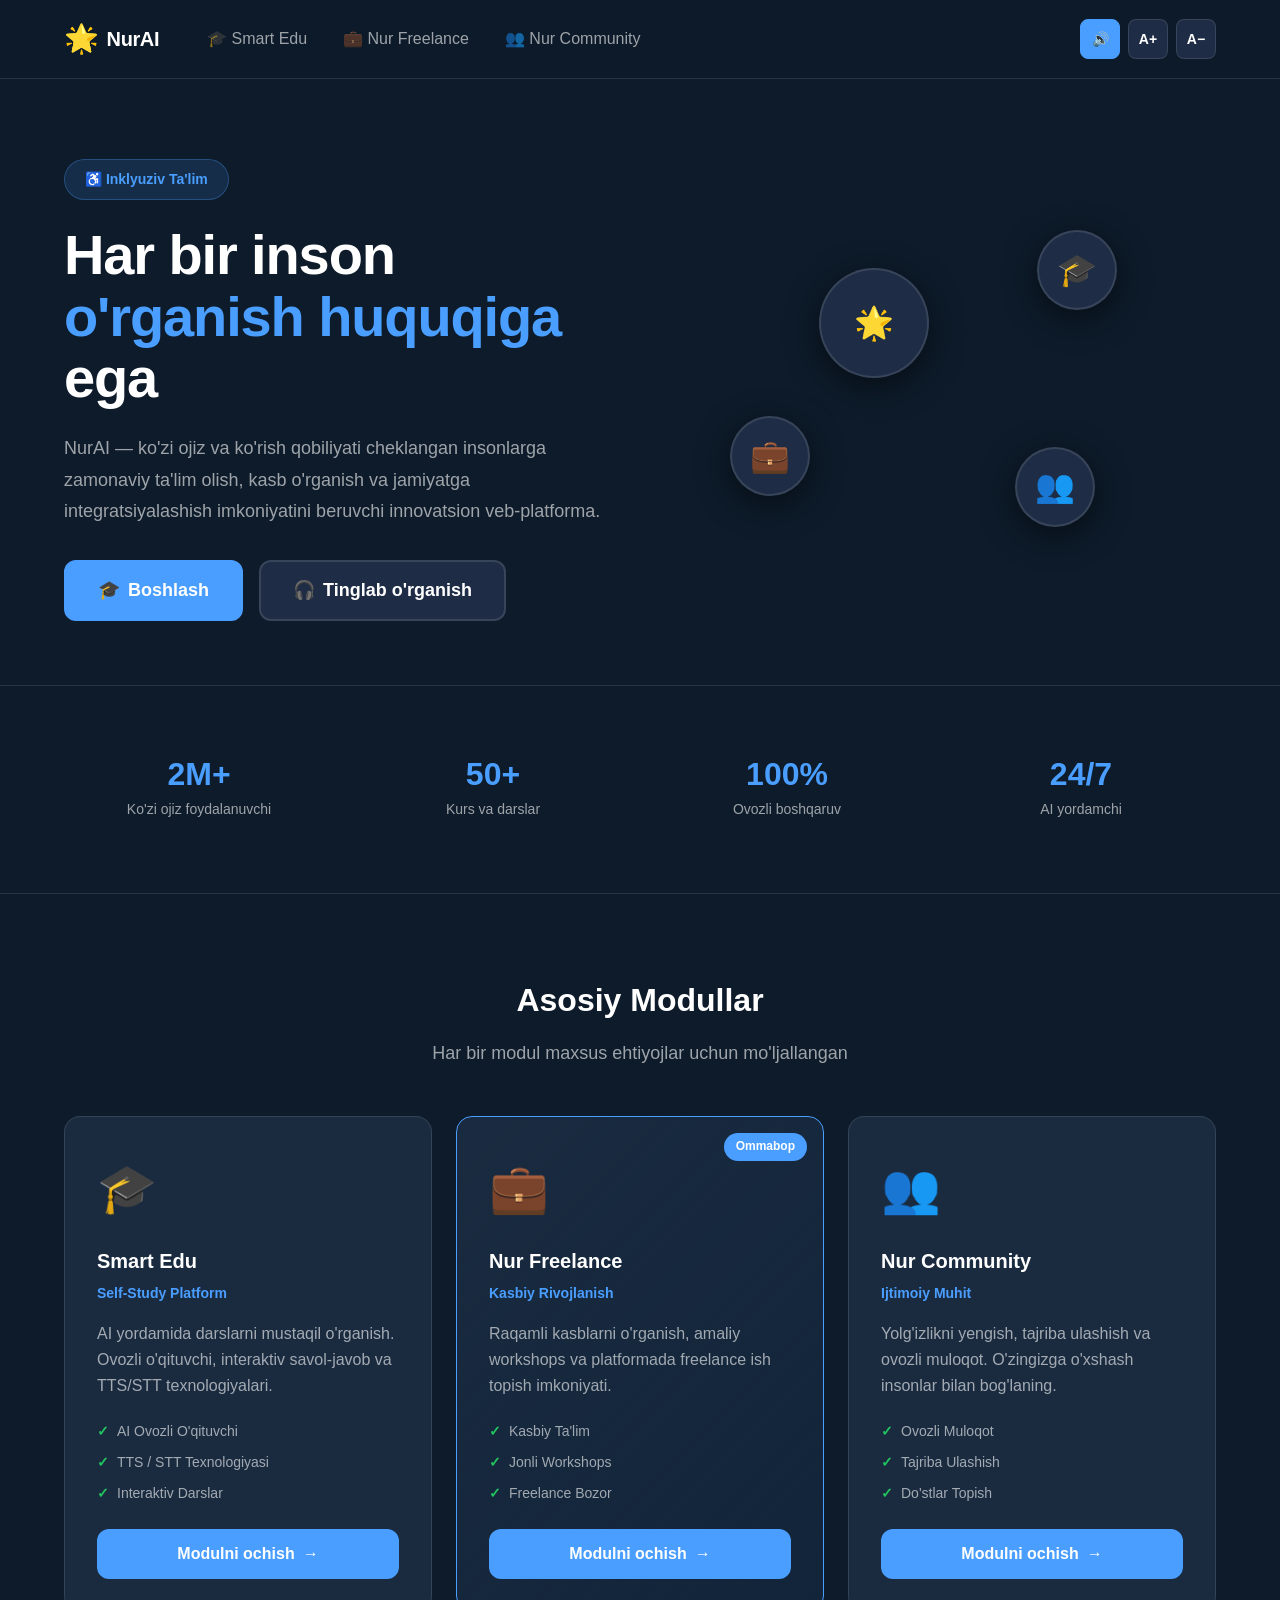
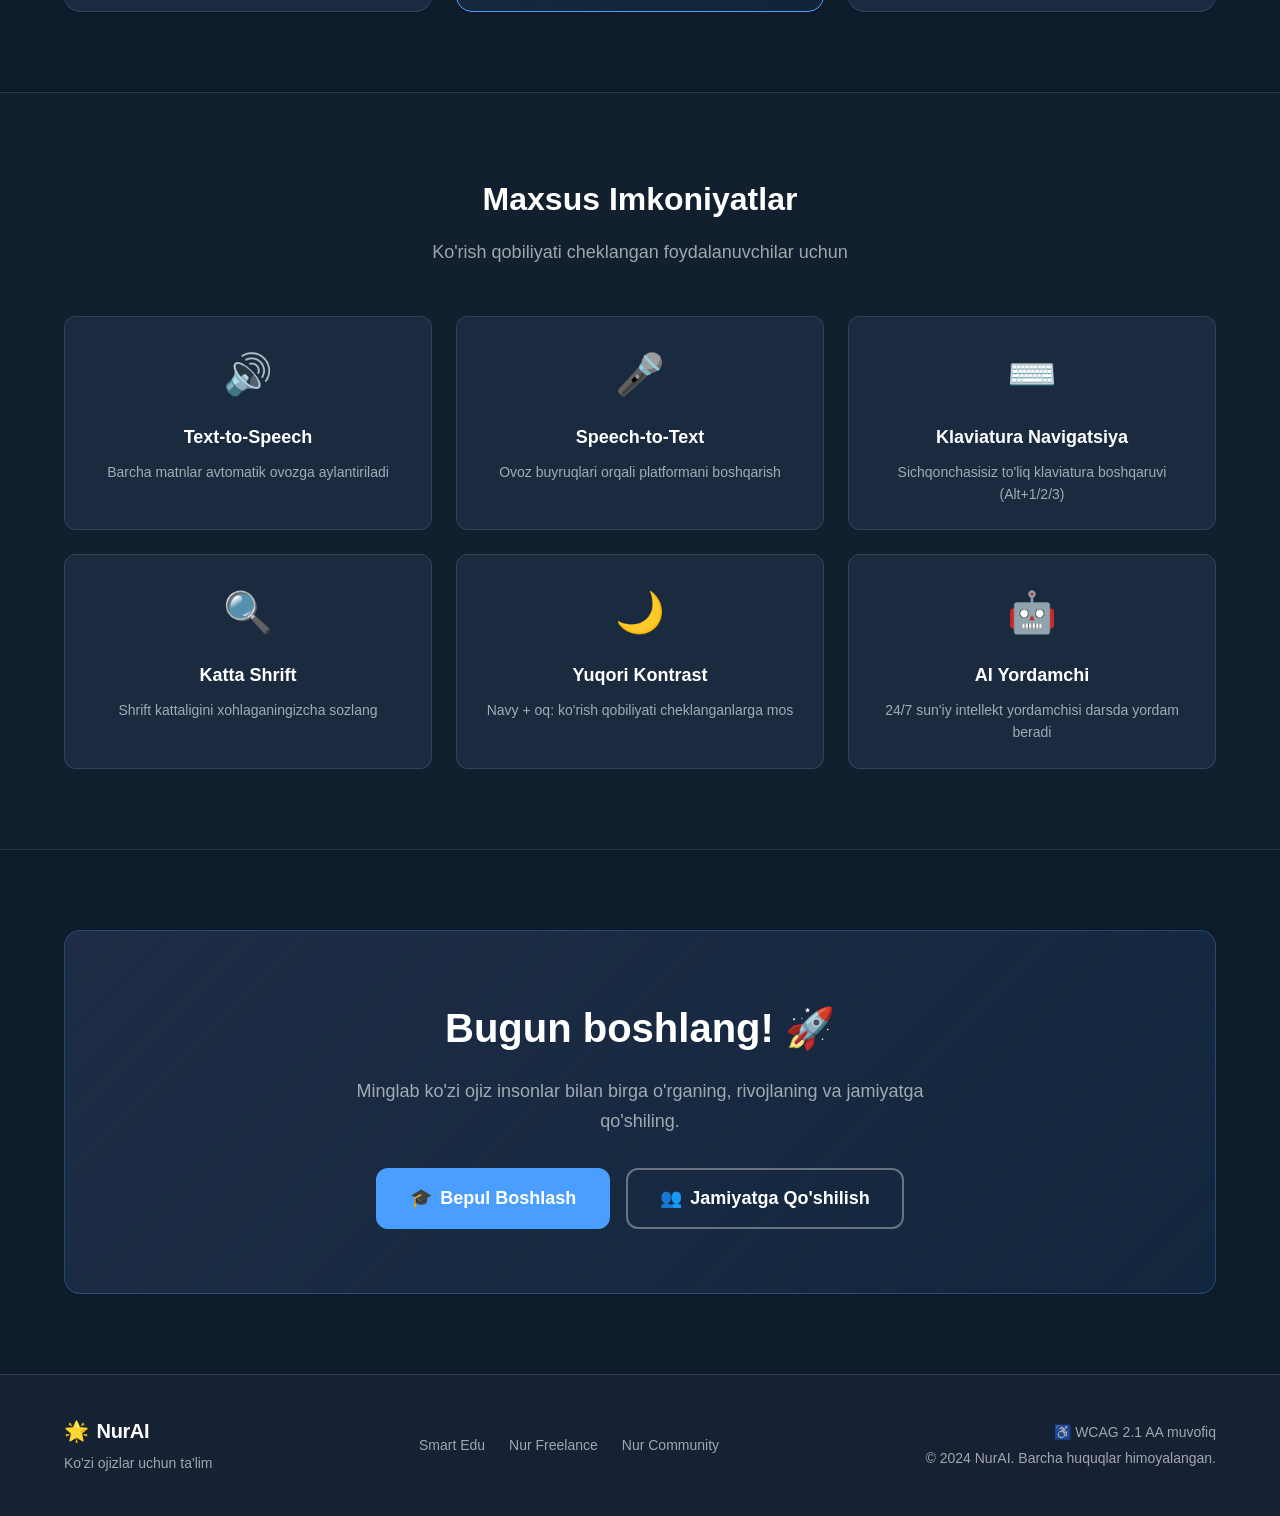
==== commit 4a542e7c: "Merge pull request #3 from husniddinxoliqov/copilot/nurai-add-smart-edu-module feat: NurAI Web Platf" ====
--- a/index.html
+++ b/index.html
@@ -1,268 +1,292 @@
 <!DOCTYPE html>
 <html lang="uz" dir="ltr">
 <head>
-  <meta charset="UTF-8" />
-  <meta name="viewport" content="width=device-width, initial-scale=1.0" />
-  <meta name="description" content="NurAI — Ko'zi ojizlar uchun sun'iy intellektga asoslangan ta'lim va inklyuziv rivojlanish platformasi." />
-  <title>NurAI 🌟 — Bosh sahifa</title>
-  <link rel="stylesheet" href="css/styles.css" />
+  <meta charset="UTF-8">
+  <meta name="viewport" content="width=device-width, initial-scale=1.0">
+  <meta name="description"
+        content="NurAI — ko'zi ojiz va ko'rish qobiliyati cheklangan insonlarga zamonaviy ta'lim olish imkoniyatini beruvchi AI platformasi.">
+  <title>NurAI 🌟 — Inklyuziv Ta'lim Platformasi</title>
+  <link rel="stylesheet" href="css/style.css">
 </head>
 <body>
 
-  <!-- Skip navigation for screen readers -->
-  <a class="skip-link" href="#main-content">Asosiy kontentga o'tish</a>
-
-  <!-- Navigation -->
-  <nav class="nav" aria-label="Asosiy navigatsiya">
-    <a class="nav-brand" href="index.html" aria-label="NurAI bosh sahifasi">
-      🌟 <span>Nur</span>AI
-    </a>
-    <ul class="nav-links" role="list">
-      <li><a href="index.html" aria-current="page">🏠 Bosh sahifa</a></li>
-      <li><a href="smart-edu.html">🎓 Smart Edu</a></li>
-      <li><a href="freelance.html">💼 Freelance</a></li>
-      <li><a href="community.html">👥 Community</a></li>
-    </ul>
-    <button class="nav-tts-btn" id="nav-tts-btn"
-            aria-label="Sahifani o'qib bering (Alt+R)"
-            title="Sahifani o'qib bering (Alt+R)">🔊</button>
-  </nav>
-
-  <!-- Main Content -->
-  <main id="main-content">
-
-    <!-- Hero -->
-    <section class="hero" aria-labelledby="hero-title">
-      <span class="hero-badge" aria-label="Status: Ochiq MVP versiya">🚀 MVP · Demo versiya</span>
-
-      <h1 class="hero-title" id="hero-title">
-        Ko'zi ojizlar uchun<br>
-        <span>AI ta'lim platformasi</span>
-      </h1>
-
-      <p class="hero-desc">
-        NurAI — ko'zi ojiz va ko'rish qobiliyati cheklangan insonlarga zamonaviy
-        ta'lim olish, kasb o'rganish va jamiyatga integratsiyalashish imkonini beruvchi
-        innovatsion platforma.
-      </p>
-
-      <div class="hero-actions" role="group" aria-label="Boshlash tugmalari">
-        <a href="smart-edu.html" class="btn btn-primary btn-lg">
-          🎓 Dars boshlash
+<!-- Skip navigation -->
+<a class="skip-link" href="#main">Asosiy tarkibga o'tish</a>
+
+<!-- ══ HEADER ══════════════════════════════════════════ -->
+<header class="header" role="banner">
+  <div class="container">
+    <div class="header__inner">
+      <a href="index.html" class="logo" aria-label="NurAI — bosh sahifa">
+        <span class="logo__icon" aria-hidden="true">🌟</span>
+        <span>NurAI</span>
+      </a>
+
+      <nav class="nav" role="navigation" aria-label="Asosiy navigatsiya">
+        <ul class="nav__list">
+          <li><a href="pages/smart-edu.html"      class="nav__link">🎓 Smart Edu</a></li>
+          <li><a href="pages/nur-freelance.html"   class="nav__link">💼 Nur Freelance</a></li>
+          <li><a href="pages/nur-community.html"   class="nav__link">👥 Nur Community</a></li>
+        </ul>
+      </nav>
+
+      <div class="header__controls">
+        <button class="btn-icon" id="tts-toggle"
+                aria-label="Ovozli o'qishni yoqish / o'chirish"
+                aria-pressed="true" title="TTS (Alt+T)">🔊</button>
+        <button class="btn-icon" id="font-increase"
+                aria-label="Shriftni kattalashtirish" title="Shrift+">A+</button>
+        <button class="btn-icon" id="font-decrease"
+                aria-label="Shriftni kichiklashtirish" title="Shrift−">A−</button>
+        <button class="btn-icon menu-btn" id="menu-toggle"
+                aria-label="Menyu" aria-expanded="false">☰</button>
+      </div>
+    </div>
+  </div>
+</header>
+
+<!-- ══ MAIN ════════════════════════════════════════════ -->
+<main id="main" role="main">
+
+  <!-- HERO -->
+  <section class="hero" aria-labelledby="hero-title">
+    <div class="container">
+      <div class="hero__content">
+        <div class="hero__badge" aria-hidden="true">♿ Inklyuziv Ta'lim</div>
+
+        <h1 id="hero-title" class="hero__title">
+          Har bir inson<br>
+          <span class="text-accent">o'rganish huquqiga</span><br>
+          ega
+        </h1>
+
+        <p class="hero__desc">
+          NurAI — ko'zi ojiz va ko'rish qobiliyati cheklangan insonlarga zamonaviy
+          ta'lim olish, kasb o'rganish va jamiyatga integratsiyalashish imkoniyatini
+          beruvchi innovatsion veb-platforma.
+        </p>
+
+        <div class="hero__actions">
+          <a href="pages/smart-edu.html" class="btn btn--primary btn--lg">
+            <span aria-hidden="true">🎓</span> Boshlash
+          </a>
+          <button class="btn btn--secondary btn--lg" id="hero-listen"
+                  aria-label="Bu sahifani ovozda eshittirish">
+            <span aria-hidden="true">🎧</span> Tinglab o'rganish
+          </button>
+        </div>
+      </div>
+
+      <div class="hero__visual" aria-hidden="true">
+        <div class="hero__orb hero__orb--0">🌟</div>
+        <div class="hero__orb hero__orb--1">🎓</div>
+        <div class="hero__orb hero__orb--2">💼</div>
+        <div class="hero__orb hero__orb--3">👥</div>
+      </div>
+    </div>
+  </section>
+
+  <!-- STATS -->
+  <section class="stats" aria-label="Platforma statistikasi">
+    <div class="container">
+      <div class="stats__grid">
+        <div class="stat-card">
+          <span class="stat-card__num">2M+</span>
+          <span class="stat-card__label">Ko'zi ojiz foydalanuvchi</span>
+        </div>
+        <div class="stat-card">
+          <span class="stat-card__num">50+</span>
+          <span class="stat-card__label">Kurs va darslar</span>
+        </div>
+        <div class="stat-card">
+          <span class="stat-card__num">100%</span>
+          <span class="stat-card__label">Ovozli boshqaruv</span>
+        </div>
+        <div class="stat-card">
+          <span class="stat-card__num">24/7</span>
+          <span class="stat-card__label">AI yordamchi</span>
+        </div>
+      </div>
+    </div>
+  </section>
+
+  <!-- MODULES -->
+  <section class="modules" aria-labelledby="modules-title">
+    <div class="container">
+      <div class="section-header">
+        <h2 id="modules-title" class="section-title">Asosiy Modullar</h2>
+        <p class="section-subtitle">Har bir modul maxsus ehtiyojlar uchun mo'ljallangan</p>
+      </div>
+
+      <div class="modules__grid">
+
+        <!-- Smart Edu -->
+        <article class="module-card" aria-labelledby="mc-edu">
+          <div class="module-card__icon" aria-hidden="true">🎓</div>
+          <h3 id="mc-edu" class="module-card__title">Smart Edu</h3>
+          <p class="module-card__sub">Self-Study Platform</p>
+          <p class="module-card__desc">
+            AI yordamida darslarni mustaqil o'rganish. Ovozli o'qituvchi,
+            interaktiv savol-javob va TTS/STT texnologiyalari.
+          </p>
+          <ul class="module-card__features" aria-label="Xususiyatlar">
+            <li><span class="chk" aria-hidden="true">✓</span> AI Ovozli O'qituvchi</li>
+            <li><span class="chk" aria-hidden="true">✓</span> TTS / STT Texnologiyasi</li>
+            <li><span class="chk" aria-hidden="true">✓</span> Interaktiv Darslar</li>
+          </ul>
+          <a href="pages/smart-edu.html" class="btn btn--primary module-card__btn">
+            Modulni ochish <span aria-hidden="true">→</span>
+          </a>
+        </article>
+
+        <!-- Nur Freelance -->
+        <article class="module-card module-card--featured" aria-labelledby="mc-free">
+          <div class="module-card__badge" aria-label="Ommabop">Ommabop</div>
+          <div class="module-card__icon" aria-hidden="true">💼</div>
+          <h3 id="mc-free" class="module-card__title">Nur Freelance</h3>
+          <p class="module-card__sub">Kasbiy Rivojlanish</p>
+          <p class="module-card__desc">
+            Raqamli kasblarni o'rganish, amaliy workshops va
+            platformada freelance ish topish imkoniyati.
+          </p>
+          <ul class="module-card__features" aria-label="Xususiyatlar">
+            <li><span class="chk" aria-hidden="true">✓</span> Kasbiy Ta'lim</li>
+            <li><span class="chk" aria-hidden="true">✓</span> Jonli Workshops</li>
+            <li><span class="chk" aria-hidden="true">✓</span> Freelance Bozor</li>
+          </ul>
+          <a href="pages/nur-freelance.html" class="btn btn--primary module-card__btn">
+            Modulni ochish <span aria-hidden="true">→</span>
+          </a>
+        </article>
+
+        <!-- Nur Community -->
+        <article class="module-card" aria-labelledby="mc-comm">
+          <div class="module-card__icon" aria-hidden="true">👥</div>
+          <h3 id="mc-comm" class="module-card__title">Nur Community</h3>
+          <p class="module-card__sub">Ijtimoiy Muhit</p>
+          <p class="module-card__desc">
+            Yolg'izlikni yengish, tajriba ulashish va ovozli muloqot.
+            O'zingizga o'xshash insonlar bilan bog'laning.
+          </p>
+          <ul class="module-card__features" aria-label="Xususiyatlar">
+            <li><span class="chk" aria-hidden="true">✓</span> Ovozli Muloqot</li>
+            <li><span class="chk" aria-hidden="true">✓</span> Tajriba Ulashish</li>
+            <li><span class="chk" aria-hidden="true">✓</span> Do'stlar Topish</li>
+          </ul>
+          <a href="pages/nur-community.html" class="btn btn--primary module-card__btn">
+            Modulni ochish <span aria-hidden="true">→</span>
+          </a>
+        </article>
+
+      </div>
+    </div>
+  </section>
+
+  <!-- FEATURES -->
+  <section class="features" aria-labelledby="features-title">
+    <div class="container">
+      <div class="section-header">
+        <h2 id="features-title" class="section-title">Maxsus Imkoniyatlar</h2>
+        <p class="section-subtitle">Ko'rish qobiliyati cheklangan foydalanuvchilar uchun</p>
+      </div>
+
+      <div class="features__grid">
+        <div class="feature-item">
+          <span class="feature-item__icon" aria-hidden="true">🔊</span>
+          <h3 class="feature-item__title">Text-to-Speech</h3>
+          <p class="feature-item__desc">Barcha matnlar avtomatik ovozga aylantiriladi</p>
+        </div>
+        <div class="feature-item">
+          <span class="feature-item__icon" aria-hidden="true">🎤</span>
+          <h3 class="feature-item__title">Speech-to-Text</h3>
+          <p class="feature-item__desc">Ovoz buyruqlari orqali platformani boshqarish</p>
+        </div>
+        <div class="feature-item">
+          <span class="feature-item__icon" aria-hidden="true">⌨️</span>
+          <h3 class="feature-item__title">Klaviatura Navigatsiya</h3>
+          <p class="feature-item__desc">Sichqonchasisiz to'liq klaviatura boshqaruvi (Alt+1/2/3)</p>
+        </div>
+        <div class="feature-item">
+          <span class="feature-item__icon" aria-hidden="true">🔍</span>
+          <h3 class="feature-item__title">Katta Shrift</h3>
+          <p class="feature-item__desc">Shrift kattaligini xohlaganingizcha sozlang</p>
+        </div>
+        <div class="feature-item">
+          <span class="feature-item__icon" aria-hidden="true">🌙</span>
+          <h3 class="feature-item__title">Yuqori Kontrast</h3>
+          <p class="feature-item__desc">Navy + oq: ko'rish qobiliyati cheklanganlarga mos</p>
+        </div>
+        <div class="feature-item">
+          <span class="feature-item__icon" aria-hidden="true">🤖</span>
+          <h3 class="feature-item__title">AI Yordamchi</h3>
+          <p class="feature-item__desc">24/7 sun'iy intellekt yordamchisi darsda yordam beradi</p>
+        </div>
+      </div>
+    </div>
+  </section>
+
+  <!-- CTA -->
+  <section class="cta" aria-labelledby="cta-title">
+    <div class="container">
+      <div class="cta__inner">
+        <h2 id="cta-title" class="cta__title">Bugun boshlang! 🚀</h2>
+        <p class="cta__desc">
+          Minglab ko'zi ojiz insonlar bilan birga o'rganing, rivojlaning
+          va jamiyatga qo'shiling.
+        </p>
+        <div class="cta__actions">
+          <a href="pages/smart-edu.html" class="btn btn--primary btn--lg">
+            <span aria-hidden="true">🎓</span> Bepul Boshlash
+          </a>
+          <a href="pages/nur-community.html" class="btn btn--outline btn--lg">
+            <span aria-hidden="true">👥</span> Jamiyatga Qo'shilish
+          </a>
+        </div>
+      </div>
+    </div>
+  </section>
+
+</main>
+
+<!-- ══ FOOTER ══════════════════════════════════════════ -->
+<footer class="footer" role="contentinfo">
+  <div class="container">
+    <div class="footer__inner">
+      <div class="footer__brand">
+        <a href="index.html" class="logo" aria-label="NurAI bosh sahifa">
+          <span aria-hidden="true">🌟</span> NurAI
         </a>
-        <a href="community.html" class="btn btn-outline btn-lg">
-          👥 Jamiyatga qo'shilish
-        </a>
-      </div>
-
-      <div class="alert alert-info" style="max-width:620px; text-align:left;">
-        <span aria-hidden="true">♿</span>
-        <span>
-          <strong>Maxsus imkoniyatlar:</strong> Ovozli navigatsiya uchun
-          <kbd>Alt+R</kbd> (sahifani o'qish) va <kbd>Alt+S</kbd> (mikrofon)
-          klaviatura yorliqlaridan foydalaning.
-        </span>
-      </div>
-    </section>
-
-    <!-- Stats -->
-    <section aria-labelledby="stats-heading" style="background: var(--navy-darkest); padding: 2rem 1.5rem;">
-      <h2 id="stats-heading" class="sr-only">Platforma statistikasi</h2>
-      <div class="stats-row" style="max-width: 900px; margin: 0 auto;">
-        <div class="stat-card" aria-label="3 ta asosiy modul">
-          <div class="stat-value">3</div>
-          <div class="stat-label">Asosiy modul</div>
-        </div>
-        <div class="stat-card" aria-label="20 dan ortiq dars">
-          <div class="stat-value">20+</div>
-          <div class="stat-label">Dars</div>
-        </div>
-        <div class="stat-card" aria-label="100 foiz bepul">
-          <div class="stat-value">100%</div>
-          <div class="stat-label">Bepul</div>
-        </div>
-        <div class="stat-card" aria-label="Ovozli boshqaruv mavjud">
-          <div class="stat-value">🎙</div>
-          <div class="stat-label">Ovozli boshqaruv</div>
-        </div>
-      </div>
-    </section>
-
-    <!-- Modules -->
-    <section aria-labelledby="modules-heading" style="padding-top: 2.5rem;">
-      <h2 id="modules-heading" style="text-align:center; margin-bottom: 0.5rem;">
-        Asosiy Modullar
-      </h2>
-      <p style="text-align:center; color: var(--text-muted); margin-bottom: 0.5rem; padding: 0 1.5rem;">
-        Platformaning uchta asosiy bo'limini o'rganing
-      </p>
-
-      <div class="modules-grid" role="list">
-
-        <a class="module-card" href="smart-edu.html"
-           role="listitem"
-           aria-label="Smart Edu moduli — AI ovozli o'qituvchi va interaktiv darslar">
-          <span class="module-card-icon" aria-hidden="true">🎓</span>
-          <div class="module-card-title">Smart Edu</div>
-          <div class="module-card-desc">
-            AI ovozli o'qituvchi bilan interaktiv darslar. TTS/STT orqali
-            ovozli savol-javob va mustaqil o'rganish.
-          </div>
-          <div style="display:flex; gap:0.4rem; flex-wrap:wrap; justify-content:center;">
-            <span class="module-card-tag">TTS</span>
-            <span class="module-card-tag">STT</span>
-            <span class="module-card-tag">AI</span>
-          </div>
-        </a>
-
-        <a class="module-card" href="freelance.html"
-           role="listitem"
-           aria-label="Nur Freelance — raqamli kasblarni o'rganish va ish topish">
-          <span class="module-card-icon" aria-hidden="true">💼</span>
-          <div class="module-card-title">Nur Freelance</div>
-          <div class="module-card-desc">
-            Til o'rganish, dasturlash, kontent yozish va boshqa raqamli
-            kasblarni o'rganib, platforma orqali ish toping.
-          </div>
-          <div style="display:flex; gap:0.4rem; flex-wrap:wrap; justify-content:center;">
-            <span class="module-card-tag">Kasblar</span>
-            <span class="module-card-tag">Workshops</span>
-            <span class="module-card-tag">Ish</span>
-          </div>
-        </a>
-
-        <a class="module-card" href="community.html"
-           role="listitem"
-           aria-label="Nur Community — ijtimoiy muhit va ovozli muloqot">
-          <span class="module-card-icon" aria-hidden="true">👥</span>
-          <div class="module-card-title">Nur Community</div>
-          <div class="module-card-desc">
-            O'zingizga o'xshash insonlar bilan aloqa o'rnating, tajriba
-            ulashing va ovozli muloqot qiling.
-          </div>
-          <div style="display:flex; gap:0.4rem; flex-wrap:wrap; justify-content:center;">
-            <span class="module-card-tag">Ijtimoiy</span>
-            <span class="module-card-tag">Ovoz</span>
-            <span class="module-card-tag">Muloqot</span>
-          </div>
-        </a>
-
-      </div>
-    </section>
-
-    <!-- Accessibility Features -->
-    <section aria-labelledby="access-heading"
-             style="background: var(--navy-darkest); padding: 2.5rem 1.5rem;">
-      <div style="max-width: 900px; margin: 0 auto;">
-        <h2 id="access-heading" style="text-align:center; margin-bottom: 1.75rem;">
-          ♿ Maxsus imkoniyatlar
-        </h2>
-        <div class="grid-3">
-          <div class="card" tabindex="0">
-            <span class="card-icon" aria-hidden="true">🔊</span>
-            <h3 class="card-title">TTS — Ovozli o'qish</h3>
-            <p class="card-desc">
-              Brauzer ichidagi bepul <code>Web Speech API</code> yordamida
-              barcha matnlar ovoz bilan o'qiladi.
-            </p>
-          </div>
-          <div class="card" tabindex="0">
-            <span class="card-icon" aria-hidden="true">🎙</span>
-            <h3 class="card-title">STT — Ovozli buyruqlar</h3>
-            <p class="card-desc">
-              Mikrofon orqali savollar bering, xabar yuboring va platformani
-              ovoz bilan boshqaring.
-            </p>
-          </div>
-          <div class="card" tabindex="0">
-            <span class="card-icon" aria-hidden="true">🎨</span>
-            <h3 class="card-title">Yuqori kontrast</h3>
-            <p class="card-desc">
-              Navy + White rang kombinatsiyasi ko'rish qobiliyati cheklangan
-              foydalanuvchilar uchun maxsus ishlab chiqilgan.
-            </p>
-          </div>
-          <div class="card" tabindex="0">
-            <span class="card-icon" aria-hidden="true">⌨️</span>
-            <h3 class="card-title">Klaviatura boshqaruvi</h3>
-            <p class="card-desc">
-              Barcha funksiyalar to'liq klaviatura orqali boshqariladi.
-              Tab, Enter va maxsus yorliqlar qo'llab-quvvatlanadi.
-            </p>
-          </div>
-          <div class="card" tabindex="0">
-            <span class="card-icon" aria-hidden="true">📱</span>
-            <h3 class="card-title">Moslamali dizayn</h3>
-            <p class="card-desc">
-              Platforma barcha qurilmalar (mobil, planshet, kompyuter)da
-              to'g'ri ishlaydi.
-            </p>
-          </div>
-          <div class="card" tabindex="0">
-            <span class="card-icon" aria-hidden="true">🆓</span>
-            <h3 class="card-title">To'liq bepul</h3>
-            <p class="card-desc">
-              Barcha modullar va darslar bepul. Ro'yxatdan o'tish talab
-              etilmaydi.
-            </p>
-          </div>
-        </div>
-      </div>
-    </section>
-
-    <!-- How it works -->
-    <section aria-labelledby="howto-heading" style="padding: 2.5rem 1.5rem;">
-      <div style="max-width: 800px; margin: 0 auto; text-align: center;">
-        <h2 id="howto-heading" style="margin-bottom: 0.5rem;">Qanday boshlash kerak?</h2>
-        <p style="color: var(--text-muted); margin-bottom: 2rem;">
-          3 ta oddiy qadam bilan platformadan foydalaning
-        </p>
-        <div class="grid-3" style="text-align: left;">
-          <div style="display:flex; flex-direction:column; align-items:center; text-align:center; gap:0.75rem;">
-            <div style="width:60px; height:60px; background:var(--navy-light); border-radius:50%;
-                        display:flex; align-items:center; justify-content:center;
-                        font-size:1.6rem; border: 2px solid var(--accent);">1️⃣</div>
-            <h3>Modul tanlang</h3>
-            <p class="card-desc">Smart Edu, Freelance yoki Community modullaridan birini tanlang.</p>
-          </div>
-          <div style="display:flex; flex-direction:column; align-items:center; text-align:center; gap:0.75rem;">
-            <div style="width:60px; height:60px; background:var(--navy-light); border-radius:50%;
-                        display:flex; align-items:center; justify-content:center;
-                        font-size:1.6rem; border: 2px solid var(--accent);">2️⃣</div>
-            <h3>Mikrofonga ruxsat bering</h3>
-            <p class="card-desc">Brauzer so'rasa, mikrofonga ruxsat bering. Bu STT uchun kerak.</p>
-          </div>
-          <div style="display:flex; flex-direction:column; align-items:center; text-align:center; gap:0.75rem;">
-            <div style="width:60px; height:60px; background:var(--navy-light); border-radius:50%;
-                        display:flex; align-items:center; justify-content:center;
-                        font-size:1.6rem; border: 2px solid var(--accent);">3️⃣</div>
-            <h3>O'rganishni boshlang</h3>
-            <p class="card-desc">TTS/STT va AI yordamida interaktiv ravishda o'rganing.</p>
-          </div>
-        </div>
-        <div style="margin-top: 2rem;">
-          <a href="smart-edu.html" class="btn btn-primary btn-lg">
-            🎓 Hoziroq boshlash →
-          </a>
-        </div>
-      </div>
-    </section>
-
-  </main>
-
-  <!-- Footer -->
-  <footer class="footer" role="contentinfo">
-    <p>
-      🌟 <strong>NurAI</strong> — Ko'zi ojizlar uchun AI ta'lim platformasi
-      · <a href="https://github.com/husniddinxoliqov/nur-ai" target="_blank" rel="noopener">GitHub</a>
-    </p>
-    <p style="margin-top:0.4rem;">
-      Demo (MVP) versiya · Brauzer Web Speech API ishlatiladi · Bepul va ochiq
-    </p>
-  </footer>
-
-  <script src="js/speech.js"></script>
-  <script src="js/app.js"></script>
-
+        <p class="footer__tagline">Ko'zi ojizlar uchun ta'lim</p>
+      </div>
+      <nav class="footer__nav" aria-label="Footer navigatsiya">
+        <ul>
+          <li><a href="pages/smart-edu.html">Smart Edu</a></li>
+          <li><a href="pages/nur-freelance.html">Nur Freelance</a></li>
+          <li><a href="pages/nur-community.html">Nur Community</a></li>
+        </ul>
+      </nav>
+      <div class="footer__info">
+        <p>♿ WCAG 2.1 AA muvofiq</p>
+        <p>&copy; 2024 NurAI. Barcha huquqlar himoyalangan.</p>
+      </div>
+    </div>
+  </div>
+</footer>
+
+<!-- ══ TTS STATUS BAR ══════════════════════════════════ -->
+<div class="tts-bar" id="tts-bar" role="status" aria-live="polite" aria-atomic="true" hidden>
+  <div class="container">
+    <div class="tts-bar__inner">
+      <span class="tts-bar__icon" aria-hidden="true">🔊</span>
+      <span class="tts-bar__text" id="tts-bar-text">O'qilmoqda…</span>
+      <button class="tts-bar__stop" id="tts-bar-stop" aria-label="O'qishni to'xtatish">
+        ⏹ To'xtatish
+      </button>
+    </div>
+  </div>
+</div>
+
+<script src="js/speech.js"></script>
+<script src="js/app.js"></script>
 </body>
 </html>
--- a/css/style.css
+++ b/css/style.css
@@ -0,0 +1,701 @@
+/* ============================================
+   NurAI — Global Styles
+   Navy + White High-Contrast Design System
+   Accessibility: WCAG 2.1 AA
+   ============================================ */
+
+/* Custom Properties */
+:root {
+  /* Colors — Navy + White scheme */
+  --color-navy:        #0D1B2A;
+  --color-navy-light:  #1E2D45;
+  --color-navy-medium: #162133;
+  --color-navy-card:   #1A2B40;
+  --color-white:       #FFFFFF;
+  --color-white-soft:  rgba(255,255,255,0.92);
+  --color-white-muted: rgba(255,255,255,0.60);
+  --color-accent:      #4A9EFF;
+  --color-accent-hover:#3085E8;
+  --color-accent-light:rgba(74,158,255,0.14);
+  --color-success:     #22C55E;
+  --color-warning:     #F59E0B;
+  --color-danger:      #EF4444;
+  --color-border:      rgba(255,255,255,0.11);
+  --color-border-focus:rgba(74,158,255,0.70);
+
+  /* Typography */
+  --font: -apple-system, BlinkMacSystemFont, 'Segoe UI', Roboto, Oxygen, Ubuntu, sans-serif;
+  --fs-xs:   0.75rem;
+  --fs-sm:   0.875rem;
+  --fs-base: 1rem;
+  --fs-lg:   1.125rem;
+  --fs-xl:   1.25rem;
+  --fs-2xl:  1.5rem;
+  --fs-3xl:  2rem;
+  --fs-4xl:  2.5rem;
+  --fs-5xl:  3.5rem;
+  --lh:      1.65;
+
+  /* Spacing */
+  --sp1:0.25rem; --sp2:0.5rem; --sp3:0.75rem; --sp4:1rem;
+  --sp5:1.25rem; --sp6:1.5rem; --sp8:2rem;  --sp10:2.5rem;
+  --sp12:3rem;   --sp16:4rem;  --sp20:5rem;
+
+  /* Layout */
+  --max-w: 1200px;
+  --r:     12px;
+  --r-sm:   8px;
+  --r-lg:  16px;
+  --r-full:9999px;
+
+  /* Shadows */
+  --sh-sm: 0 2px  8px rgba(0,0,0,0.30);
+  --sh-md: 0 4px 16px rgba(0,0,0,0.40);
+  --sh-lg: 0 8px 32px rgba(0,0,0,0.50);
+
+  /* Transitions */
+  --t:  0.18s ease;
+  --ts: 0.28s ease;
+}
+
+/* Large-font variants */
+[data-fs="large"]  { --fs-base:1.125rem; --fs-sm:1rem; --fs-lg:1.25rem; }
+[data-fs="xlarge"] { --fs-base:1.25rem;  --fs-sm:1.125rem; --fs-lg:1.375rem; }
+
+/* ============================================
+   Reset & Base
+   ============================================ */
+*,*::before,*::after{box-sizing:border-box;margin:0;padding:0;}
+html{font-size:16px;scroll-behavior:smooth;-webkit-text-size-adjust:100%;}
+body{
+  font-family:var(--font);font-size:var(--fs-base);line-height:var(--lh);
+  color:var(--color-white);background:var(--color-navy);
+  min-height:100vh;overflow-x:hidden;
+}
+img{max-width:100%;height:auto;}
+a{color:var(--color-accent);text-decoration:none;transition:color var(--t);}
+a:hover,a:focus{color:var(--color-white);}
+ul,ol{list-style:none;}
+button{font-family:var(--font);}
+
+/* Accessibility: focus ring */
+:focus-visible{
+  outline:3px solid var(--color-accent);
+  outline-offset:3px;
+  border-radius:4px;
+}
+
+/* Skip link */
+.skip-link{
+  position:absolute;top:-120px;left:var(--sp4);
+  background:var(--color-accent);color:var(--color-white);
+  padding:var(--sp2) var(--sp5);border-radius:var(--r-sm);
+  font-weight:700;z-index:1000;transition:top var(--t);
+}
+.skip-link:focus{top:var(--sp4);}
+
+/* Screen-reader only */
+.sr-only{
+  position:absolute;width:1px;height:1px;padding:0;margin:-1px;
+  overflow:hidden;clip:rect(0,0,0,0);white-space:nowrap;border:0;
+}
+
+/* ============================================
+   Layout
+   ============================================ */
+.container{
+  width:100%;max-width:var(--max-w);
+  margin:0 auto;padding:0 var(--sp6);
+}
+
+/* ============================================
+   Header
+   ============================================ */
+.header{
+  position:sticky;top:0;z-index:100;
+  background:rgba(13,27,42,0.97);
+  backdrop-filter:blur(10px);
+  border-bottom:1px solid var(--color-border);
+  padding:var(--sp4) 0;
+}
+.header__inner{display:flex;align-items:center;gap:var(--sp8);}
+
+.logo{
+  display:flex;align-items:center;gap:var(--sp2);
+  color:var(--color-white);font-size:var(--fs-xl);
+  font-weight:800;flex-shrink:0;letter-spacing:-0.02em;
+}
+.logo:hover,.logo:focus{color:var(--color-accent);}
+.logo__icon{font-size:1.4em;}
+
+.nav{flex:1;}
+.nav__list{display:flex;gap:var(--sp1);}
+.nav__link{
+  color:var(--color-white-muted);padding:var(--sp2) var(--sp4);
+  border-radius:var(--r-sm);font-weight:500;
+  transition:all var(--t);font-size:var(--fs-base);
+}
+.nav__link:hover,.nav__link:focus,.nav__link.active{
+  color:var(--color-white);background:var(--color-accent-light);
+}
+.nav__link.active{color:var(--color-accent);}
+
+.header__controls{display:flex;align-items:center;gap:var(--sp2);}
+
+.btn-icon{
+  background:var(--color-navy-light);border:1px solid var(--color-border);
+  color:var(--color-white);width:40px;height:40px;border-radius:var(--r-sm);
+  cursor:pointer;display:flex;align-items:center;justify-content:center;
+  font-size:var(--fs-sm);font-weight:700;transition:all var(--t);
+}
+.btn-icon:hover,.btn-icon:focus{background:var(--color-accent);border-color:var(--color-accent);}
+.btn-icon.active{background:var(--color-accent);border-color:var(--color-accent);}
+.menu-btn{display:none;}
+
+/* ============================================
+   Buttons
+   ============================================ */
+.btn{
+  display:inline-flex;align-items:center;gap:var(--sp2);
+  padding:var(--sp3) var(--sp6);border-radius:var(--r);
+  font-size:var(--fs-base);font-weight:600;cursor:pointer;
+  border:2px solid transparent;transition:all var(--t);
+  line-height:1.4;white-space:nowrap;text-decoration:none;
+}
+.btn--primary{background:var(--color-accent);color:#fff;border-color:var(--color-accent);}
+.btn--primary:hover,.btn--primary:focus{
+  background:var(--color-accent-hover);border-color:var(--color-accent-hover);
+  color:#fff;transform:translateY(-1px);box-shadow:var(--sh-md);
+}
+.btn--secondary{background:var(--color-navy-light);color:#fff;border-color:var(--color-border);}
+.btn--secondary:hover,.btn--secondary:focus{
+  background:var(--color-navy-medium);border-color:var(--color-white-muted);color:#fff;
+}
+.btn--outline{background:transparent;color:#fff;border-color:rgba(255,255,255,0.35);}
+.btn--outline:hover,.btn--outline:focus{
+  background:rgba(255,255,255,0.08);border-color:#fff;color:#fff;
+}
+.btn--danger{background:var(--color-danger);color:#fff;border-color:var(--color-danger);}
+.btn--success{background:var(--color-success);color:#fff;border-color:var(--color-success);}
+.btn--lg{padding:var(--sp4) var(--sp8);font-size:var(--fs-lg);}
+.btn--sm{padding:var(--sp2) var(--sp4);font-size:var(--fs-sm);}
+.btn--full{width:100%;justify-content:center;}
+.btn:disabled{opacity:0.5;cursor:not-allowed;transform:none!important;}
+
+/* ============================================
+   Hero
+   ============================================ */
+.hero{padding:var(--sp20) 0 var(--sp16);overflow:hidden;position:relative;}
+.hero .container{display:grid;grid-template-columns:1fr 1fr;gap:var(--sp12);align-items:center;}
+
+.hero__badge{
+  display:inline-flex;align-items:center;gap:var(--sp2);
+  background:var(--color-accent-light);color:var(--color-accent);
+  border:1px solid rgba(74,158,255,0.3);
+  padding:var(--sp2) var(--sp5);border-radius:var(--r-full);
+  font-size:var(--fs-sm);font-weight:700;margin-bottom:var(--sp6);
+}
+.hero__title{
+  font-size:var(--fs-5xl);font-weight:800;line-height:1.1;
+  margin-bottom:var(--sp6);letter-spacing:-0.02em;
+}
+.text-accent{color:var(--color-accent);}
+.hero__desc{
+  font-size:var(--fs-lg);color:var(--color-white-muted);
+  margin-bottom:var(--sp8);line-height:1.75;
+}
+.hero__actions{display:flex;flex-wrap:wrap;gap:var(--sp4);}
+
+.hero__visual{position:relative;height:380px;display:flex;align-items:center;justify-content:center;}
+.hero__orb{
+  position:absolute;border-radius:50%;
+  background:var(--color-navy-light);border:2px solid var(--color-border);
+  display:flex;align-items:center;justify-content:center;
+  box-shadow:var(--sh-lg);animation:float 3s ease-in-out infinite;
+  font-size:2rem;
+}
+.hero__orb--0{width:110px;height:110px;top:18%;left:28%;animation-delay:0s;}
+.hero__orb--1{width:80px; height:80px; top:8%; right:18%;animation-delay:.5s;}
+.hero__orb--2{width:80px; height:80px; bottom:22%;left:12%;animation-delay:1s;}
+.hero__orb--3{width:80px; height:80px; bottom:14%;right:22%;animation-delay:1.5s;}
+@keyframes float{0%,100%{transform:translateY(0);}50%{transform:translateY(-14px);}}
+
+/* ============================================
+   Stats
+   ============================================ */
+.stats{
+  padding:var(--sp12) 0;
+  border-top:1px solid var(--color-border);
+  border-bottom:1px solid var(--color-border);
+}
+.stats__grid{display:grid;grid-template-columns:repeat(4,1fr);gap:var(--sp6);}
+.stat-card{display:flex;flex-direction:column;align-items:center;text-align:center;padding:var(--sp6);}
+.stat-card__num{font-size:var(--fs-3xl);font-weight:800;color:var(--color-accent);line-height:1;margin-bottom:var(--sp2);}
+.stat-card__label{font-size:var(--fs-sm);color:var(--color-white-muted);}
+
+/* ============================================
+   Section helpers
+   ============================================ */
+.section-header{text-align:center;margin-bottom:var(--sp12);}
+.section-title{font-size:var(--fs-3xl);font-weight:700;margin-bottom:var(--sp3);}
+.section-subtitle{font-size:var(--fs-lg);color:var(--color-white-muted);}
+
+/* ============================================
+   Modules
+   ============================================ */
+.modules{padding:var(--sp20) 0;}
+.modules__grid{display:grid;grid-template-columns:repeat(3,1fr);gap:var(--sp6);}
+
+.module-card{
+  background:var(--color-navy-card);border:1px solid var(--color-border);
+  border-radius:var(--r-lg);padding:var(--sp8);
+  position:relative;transition:all var(--ts);
+  display:flex;flex-direction:column;
+}
+.module-card:hover{border-color:var(--color-accent);transform:translateY(-4px);box-shadow:var(--sh-lg);}
+.module-card--featured{
+  border-color:var(--color-accent);
+  background:linear-gradient(135deg,var(--color-navy-card),rgba(74,158,255,0.07));
+}
+.module-card__badge{
+  position:absolute;top:var(--sp4);right:var(--sp4);
+  background:var(--color-accent);color:#fff;
+  padding:var(--sp1) var(--sp3);border-radius:var(--r-full);
+  font-size:var(--fs-xs);font-weight:700;
+}
+.module-card__icon{font-size:3rem;margin-bottom:var(--sp4);}
+.module-card__title{font-size:var(--fs-xl);font-weight:700;margin-bottom:var(--sp1);}
+.module-card__sub{font-size:var(--fs-sm);color:var(--color-accent);font-weight:600;margin-bottom:var(--sp4);}
+.module-card__desc{font-size:var(--fs-base);color:var(--color-white-muted);margin-bottom:var(--sp5);line-height:1.65;flex:1;}
+.module-card__features{margin-bottom:var(--sp6);display:flex;flex-direction:column;gap:var(--sp2);}
+.module-card__features li{font-size:var(--fs-sm);color:var(--color-white-muted);display:flex;align-items:center;gap:var(--sp2);}
+.module-card__features li .chk{color:var(--color-success);font-weight:bold;}
+.module-card__btn{width:100%;justify-content:center;margin-top:auto;}
+
+/* ============================================
+   Features grid
+   ============================================ */
+.features{
+  padding:var(--sp20) 0;
+  background:rgba(255,255,255,0.02);
+  border-top:1px solid var(--color-border);
+  border-bottom:1px solid var(--color-border);
+}
+.features__grid{display:grid;grid-template-columns:repeat(3,1fr);gap:var(--sp6);}
+.feature-item{
+  background:var(--color-navy-card);border:1px solid var(--color-border);
+  border-radius:var(--r);padding:var(--sp6);text-align:center;
+  transition:border-color var(--t);
+}
+.feature-item:hover{border-color:var(--color-accent);}
+.feature-item__icon{font-size:2.5rem;display:block;margin-bottom:var(--sp4);}
+.feature-item__title{font-size:var(--fs-lg);font-weight:600;margin-bottom:var(--sp2);}
+.feature-item__desc{font-size:var(--fs-sm);color:var(--color-white-muted);line-height:1.6;}
+
+/* ============================================
+   CTA
+   ============================================ */
+.cta{padding:var(--sp20) 0;}
+.cta__inner{
+  text-align:center;
+  background:linear-gradient(135deg,var(--color-navy-light),rgba(74,158,255,0.09));
+  border:1px solid rgba(74,158,255,0.28);border-radius:var(--r-lg);
+  padding:var(--sp16) var(--sp8);
+}
+.cta__title{font-size:var(--fs-4xl);font-weight:700;margin-bottom:var(--sp4);}
+.cta__desc{
+  font-size:var(--fs-lg);color:var(--color-white-muted);
+  margin-bottom:var(--sp8);max-width:580px;margin-left:auto;margin-right:auto;
+}
+.cta__actions{display:flex;justify-content:center;flex-wrap:wrap;gap:var(--sp4);}
+
+/* ============================================
+   Footer
+   ============================================ */
+.footer{
+  background:var(--color-navy-medium);border-top:1px solid var(--color-border);
+  padding:var(--sp10) 0;
+}
+.footer__inner{
+  display:flex;align-items:center;justify-content:space-between;
+  gap:var(--sp8);flex-wrap:wrap;
+}
+.footer__tagline{font-size:var(--fs-sm);color:var(--color-white-muted);margin-top:var(--sp1);}
+.footer__nav ul{display:flex;gap:var(--sp6);}
+.footer__nav a{color:var(--color-white-muted);font-size:var(--fs-sm);transition:color var(--t);}
+.footer__nav a:hover{color:#fff;}
+.footer__info{text-align:right;}
+.footer__info p{font-size:var(--fs-sm);color:var(--color-white-muted);line-height:1.9;}
+
+/* ============================================
+   TTS Status Bar
+   ============================================ */
+.tts-bar{
+  position:fixed;bottom:0;left:0;right:0;
+  background:var(--color-accent);z-index:200;
+  padding:var(--sp3) 0;
+  box-shadow:0 -2px 12px rgba(0,0,0,0.4);
+}
+.tts-bar__inner{display:flex;align-items:center;gap:var(--sp3);}
+.tts-bar__icon{animation:pulse-icon 1.4s ease-in-out infinite;font-size:var(--fs-lg);}
+.tts-bar__text{flex:1;font-size:var(--fs-sm);font-weight:500;}
+.tts-bar__stop{
+  background:rgba(255,255,255,0.2);border:1px solid rgba(255,255,255,0.4);
+  color:#fff;padding:var(--sp1) var(--sp4);border-radius:var(--r-sm);
+  cursor:pointer;font-size:var(--fs-sm);font-weight:700;
+  display:flex;align-items:center;gap:var(--sp1);
+  transition:background var(--t);
+}
+.tts-bar__stop:hover{background:rgba(255,255,255,0.32);}
+@keyframes pulse-icon{0%,100%{opacity:1;}50%{opacity:.55;}}
+
+/* ============================================
+   Inner-page layout (sidebar + main)
+   ============================================ */
+.page-layout{display:grid;grid-template-columns:270px 1fr;min-height:calc(100vh - 73px);}
+.sidebar{
+  background:var(--color-navy-medium);border-right:1px solid var(--color-border);
+  padding:var(--sp6) 0;overflow-y:auto;
+  position:sticky;top:73px;height:calc(100vh - 73px);
+}
+.sidebar__section{margin-bottom:var(--sp6);}
+.sidebar__heading{
+  font-size:var(--fs-xs);font-weight:700;text-transform:uppercase;
+  letter-spacing:0.1em;color:var(--color-white-muted);
+  padding:0 var(--sp6) var(--sp3);
+}
+.sidebar__menu{display:flex;flex-direction:column;gap:2px;}
+.sidebar__item{
+  display:flex;align-items:center;gap:var(--sp3);
+  padding:var(--sp3) var(--sp6);color:var(--color-white-muted);
+  font-size:var(--fs-sm);font-weight:500;
+  border-left:3px solid transparent;transition:all var(--t);
+  cursor:pointer;background:none;border-right:none;border-top:none;border-bottom:none;
+  width:100%;text-align:left;text-decoration:none;
+}
+.sidebar__item:hover,.sidebar__item:focus{
+  color:#fff;background:rgba(255,255,255,0.05);
+  border-left-color:var(--color-accent);
+}
+.sidebar__item.active{
+  color:#fff;background:var(--color-accent-light);
+  border-left-color:var(--color-accent);
+}
+.sidebar__item__icon{width:22px;text-align:center;flex-shrink:0;}
+.sidebar__badge{
+  background:var(--color-accent);color:#fff;
+  font-size:10px;padding:2px 6px;border-radius:var(--r-full);
+  font-weight:700;margin-left:auto;
+}
+.main-content{padding:var(--sp8);overflow-y:auto;}
+
+/* ============================================
+   Page header (inner pages)
+   ============================================ */
+.page-header{margin-bottom:var(--sp8);padding-bottom:var(--sp6);border-bottom:1px solid var(--color-border);}
+.page-header__breadcrumb{font-size:var(--fs-sm);color:var(--color-white-muted);margin-bottom:var(--sp3);}
+.page-header__breadcrumb a{color:var(--color-accent);}
+.page-header__breadcrumb a:hover{color:#fff;}
+.page-header__title{font-size:var(--fs-3xl);font-weight:700;margin-bottom:var(--sp2);}
+.page-header__sub{color:var(--color-white-muted);font-size:var(--fs-lg);}
+.page-header__actions{margin-top:var(--sp4);display:flex;gap:var(--sp3);flex-wrap:wrap;}
+
+/* ============================================
+   Cards
+   ============================================ */
+.card-grid{display:grid;grid-template-columns:repeat(auto-fill,minmax(270px,1fr));gap:var(--sp5);}
+.card{
+  background:var(--color-navy-card);border:1px solid var(--color-border);
+  border-radius:var(--r);padding:var(--sp5);
+  transition:all var(--t);display:flex;flex-direction:column;
+}
+.card:hover{border-color:var(--color-accent);box-shadow:var(--sh-md);}
+.card__icon{font-size:2rem;margin-bottom:var(--sp3);}
+.card__tag{
+  display:inline-block;background:var(--color-accent-light);color:var(--color-accent);
+  padding:2px var(--sp3);border-radius:var(--r-full);
+  font-size:10px;font-weight:700;text-transform:uppercase;
+  letter-spacing:0.06em;margin-bottom:var(--sp3);
+}
+.card__tag--green{background:rgba(34,197,94,0.14);color:var(--color-success);}
+.card__tag--orange{background:rgba(245,158,11,0.14);color:var(--color-warning);}
+.card__title{font-size:var(--fs-lg);font-weight:600;margin-bottom:var(--sp2);}
+.card__desc{font-size:var(--fs-sm);color:var(--color-white-muted);margin-bottom:var(--sp4);flex:1;line-height:1.6;}
+.card__meta{display:flex;gap:var(--sp4);font-size:var(--fs-sm);color:var(--color-white-muted);margin-bottom:var(--sp4);flex-wrap:wrap;}
+.card__meta span{display:flex;align-items:center;gap:4px;}
+
+/* Progress */
+.progress-label{display:flex;justify-content:space-between;font-size:var(--fs-xs);color:var(--color-white-muted);margin-bottom:var(--sp1);}
+.progress-bar{background:var(--color-border);border-radius:var(--r-full);height:5px;overflow:hidden;}
+.progress-bar__fill{height:100%;background:var(--color-accent);border-radius:var(--r-full);transition:width .5s ease;}
+
+/* ============================================
+   Voice Controls
+   ============================================ */
+.voice-panel{
+  background:var(--color-navy-card);border:1px solid var(--color-border);
+  border-radius:var(--r-lg);padding:var(--sp5);margin-bottom:var(--sp5);
+}
+.voice-panel__header{
+  font-size:var(--fs-sm);font-weight:600;color:var(--color-white-muted);
+  margin-bottom:var(--sp4);display:flex;align-items:center;gap:var(--sp2);
+}
+.voice-panel__btns{display:flex;align-items:center;flex-wrap:wrap;gap:var(--sp3);}
+
+.mic-btn{
+  width:54px;height:54px;border-radius:50%;
+  border:2px solid var(--color-accent);background:var(--color-accent-light);
+  color:var(--color-accent);font-size:1.4rem;cursor:pointer;
+  transition:all var(--t);display:flex;align-items:center;justify-content:center;
+}
+.mic-btn:hover,.mic-btn:focus{background:var(--color-accent);color:#fff;transform:scale(1.05);}
+.mic-btn.recording{
+  background:var(--color-danger);border-color:var(--color-danger);color:#fff;
+  animation:rec-pulse 1s ease-in-out infinite;
+}
+@keyframes rec-pulse{0%,100%{box-shadow:0 0 0 0 rgba(239,68,68,.4);}50%{box-shadow:0 0 0 12px rgba(239,68,68,0);}}
+
+.voice-status-text{
+  font-size:var(--fs-sm);color:var(--color-white-muted);
+  background:rgba(255,255,255,0.05);border-radius:var(--r-sm);
+  padding:var(--sp3) var(--sp4);min-height:42px;display:flex;align-items:center;
+  flex:1;
+}
+
+/* ============================================
+   AI Chat
+   ============================================ */
+.ai-chat{
+  background:var(--color-navy-card);border:1px solid var(--color-border);
+  border-radius:var(--r-lg);overflow:hidden;
+  display:flex;flex-direction:column;height:420px;
+}
+.ai-chat__header{
+  padding:var(--sp4) var(--sp5);border-bottom:1px solid var(--color-border);
+  display:flex;align-items:center;gap:var(--sp3);
+  background:var(--color-navy-medium);flex-shrink:0;
+}
+.ai-chat__avatar{
+  width:38px;height:38px;background:var(--color-accent-light);
+  border-radius:50%;display:flex;align-items:center;justify-content:center;font-size:1.2rem;
+}
+.ai-chat__name{font-weight:700;font-size:var(--fs-sm);}
+.ai-chat__online{font-size:11px;color:var(--color-success);display:flex;align-items:center;gap:4px;}
+.ai-chat__online::before{content:'';width:7px;height:7px;background:var(--color-success);border-radius:50%;display:inline-block;}
+
+.ai-chat__msgs{
+  flex:1;overflow-y:auto;padding:var(--sp4);
+  display:flex;flex-direction:column;gap:var(--sp3);
+}
+.chat-msg{display:flex;flex-direction:column;max-width:82%;}
+.chat-msg--ai{align-self:flex-start;}
+.chat-msg--user{align-self:flex-end;align-items:flex-end;}
+.chat-msg__bubble{
+  padding:var(--sp3) var(--sp4);border-radius:var(--r);
+  font-size:var(--fs-sm);line-height:1.65;
+}
+.chat-msg--ai .chat-msg__bubble{
+  background:var(--color-navy-medium);border:1px solid var(--color-border);
+  border-bottom-left-radius:4px;
+}
+.chat-msg--user .chat-msg__bubble{
+  background:var(--color-accent);color:#fff;border-bottom-right-radius:4px;
+}
+.chat-msg__tts-btn{
+  background:none;border:none;color:var(--color-white-muted);
+  cursor:pointer;font-size:.85rem;padding:2px var(--sp1);
+  margin-top:3px;transition:color var(--t);align-self:flex-start;
+}
+.chat-msg__tts-btn:hover{color:var(--color-accent);}
+.chat-msg--user .chat-msg__tts-btn{align-self:flex-end;}
+
+.ai-chat__input-row{
+  padding:var(--sp3) var(--sp4);border-top:1px solid var(--color-border);
+  display:flex;gap:var(--sp2);flex-shrink:0;
+}
+.ai-chat__input{
+  flex:1;background:var(--color-navy-medium);border:1px solid var(--color-border);
+  border-radius:var(--r-sm);color:#fff;padding:var(--sp3) var(--sp4);
+  font-size:var(--fs-sm);outline:none;transition:border-color var(--t);
+}
+.ai-chat__input:focus{border-color:var(--color-accent);}
+.ai-chat__input::placeholder{color:var(--color-white-muted);}
+
+/* typing indicator */
+.typing-indicator{display:flex;gap:4px;padding:var(--sp3) var(--sp4);}
+.typing-indicator span{
+  width:7px;height:7px;background:var(--color-white-muted);
+  border-radius:50%;animation:typing .9s ease-in-out infinite;
+}
+.typing-indicator span:nth-child(2){animation-delay:.2s;}
+.typing-indicator span:nth-child(3){animation-delay:.4s;}
+@keyframes typing{0%,100%{opacity:.3;transform:translateY(0);}50%{opacity:1;transform:translateY(-4px);}}
+
+/* ============================================
+   Lesson Viewer
+   ============================================ */
+.lesson-viewer{
+  background:var(--color-navy-card);border:1px solid var(--color-border);
+  border-radius:var(--r-lg);overflow:hidden;margin-bottom:var(--sp6);
+}
+.lesson-viewer__head{
+  padding:var(--sp5) var(--sp6);border-bottom:1px solid var(--color-border);
+  display:flex;align-items:center;justify-content:space-between;flex-wrap:wrap;gap:var(--sp3);
+}
+.lesson-viewer__title{font-size:var(--fs-xl);font-weight:700;}
+.lesson-viewer__controls{display:flex;gap:var(--sp2);}
+.lesson-viewer__body{
+  padding:var(--sp8);font-size:var(--fs-lg);line-height:1.9;
+  color:var(--color-white-soft);
+}
+.lesson-viewer__body p{margin-bottom:var(--sp4);}
+.lesson-viewer__body h3{
+  font-size:var(--fs-xl);font-weight:600;
+  margin:var(--sp6) 0 var(--sp3);color:var(--color-accent);
+}
+.lesson-viewer__body ul{padding-left:var(--sp6);list-style:disc;margin-bottom:var(--sp4);}
+.lesson-viewer__body li{margin-bottom:var(--sp2);}
+.lesson-viewer__foot{
+  padding:var(--sp5) var(--sp6);border-top:1px solid var(--color-border);
+  display:flex;justify-content:space-between;align-items:center;flex-wrap:wrap;gap:var(--sp3);
+}
+
+/* ============================================
+   Community Posts
+   ============================================ */
+.post-list{display:flex;flex-direction:column;gap:var(--sp4);}
+.post-card{
+  background:var(--color-navy-card);border:1px solid var(--color-border);
+  border-radius:var(--r);padding:var(--sp5);
+  transition:border-color var(--t);
+}
+.post-card:hover{border-color:var(--color-accent);}
+.post-card__top{display:flex;align-items:flex-start;gap:var(--sp3);margin-bottom:var(--sp4);}
+.post-card__avatar{
+  width:44px;height:44px;border-radius:50%;
+  background:var(--color-accent-light);border:2px solid var(--color-accent);
+  display:flex;align-items:center;justify-content:center;
+  font-size:1.2rem;flex-shrink:0;
+}
+.post-card__author{font-weight:600;font-size:var(--fs-base);}
+.post-card__time{font-size:var(--fs-xs);color:var(--color-white-muted);}
+.post-card__cat{
+  display:inline-block;background:var(--color-accent-light);color:var(--color-accent);
+  padding:2px var(--sp2);border-radius:var(--r-full);
+  font-size:10px;font-weight:700;text-transform:uppercase;
+}
+.post-card__title{font-size:var(--fs-lg);font-weight:600;margin-bottom:var(--sp2);}
+.post-card__text{font-size:var(--fs-sm);color:var(--color-white-muted);line-height:1.6;margin-bottom:var(--sp4);}
+.post-card__actions{display:flex;gap:var(--sp3);}
+.post-action{
+  background:none;border:1px solid var(--color-border);color:var(--color-white-muted);
+  padding:var(--sp2) var(--sp3);border-radius:var(--r-sm);
+  cursor:pointer;font-size:var(--fs-sm);display:flex;align-items:center;gap:4px;
+  transition:all var(--t);
+}
+.post-action:hover,.post-action:focus{
+  background:var(--color-accent-light);border-color:var(--color-accent);color:#fff;
+}
+.post-action.liked{background:var(--color-accent-light);border-color:var(--color-accent);color:var(--color-accent);}
+
+/* ============================================
+   Form elements
+   ============================================ */
+.form-group{margin-bottom:var(--sp5);}
+.form-label{display:block;font-size:var(--fs-sm);font-weight:600;margin-bottom:var(--sp2);color:var(--color-white-soft);}
+.form-input,.form-textarea,.form-select{
+  width:100%;background:var(--color-navy-medium);border:1px solid var(--color-border);
+  border-radius:var(--r-sm);color:#fff;padding:var(--sp3) var(--sp4);
+  font-size:var(--fs-base);font-family:var(--font);outline:none;
+  transition:border-color var(--t);
+}
+.form-input:focus,.form-textarea:focus,.form-select:focus{border-color:var(--color-accent);}
+.form-input::placeholder,.form-textarea::placeholder{color:var(--color-white-muted);}
+.form-textarea{min-height:110px;resize:vertical;}
+.form-select{cursor:pointer;}
+.form-select option{background:var(--color-navy);}
+
+/* ============================================
+   Tabs
+   ============================================ */
+.tabs__nav{
+  display:flex;gap:2px;border-bottom:1px solid var(--color-border);
+  margin-bottom:var(--sp6);overflow-x:auto;
+}
+.tab-btn{
+  background:none;border:none;border-bottom:3px solid transparent;
+  color:var(--color-white-muted);padding:var(--sp3) var(--sp5);
+  cursor:pointer;font-size:var(--fs-base);font-weight:500;
+  white-space:nowrap;margin-bottom:-1px;transition:all var(--t);
+}
+.tab-btn:hover,.tab-btn:focus{color:#fff;}
+.tab-btn[aria-selected="true"]{color:var(--color-accent);border-bottom-color:var(--color-accent);}
+.tab-panel{display:none;}
+.tab-panel.active{display:block;}
+
+/* ============================================
+   Alert / Badge
+   ============================================ */
+.alert{
+  padding:var(--sp4) var(--sp5);border-radius:var(--r);
+  margin-bottom:var(--sp4);display:flex;align-items:flex-start;
+  gap:var(--sp3);font-size:var(--fs-sm);
+}
+.alert--info{background:rgba(74,158,255,.1);border:1px solid rgba(74,158,255,.3);color:var(--color-accent);}
+.alert--success{background:rgba(34,197,94,.1);border:1px solid rgba(34,197,94,.3);color:var(--color-success);}
+.alert--warn{background:rgba(245,158,11,.1);border:1px solid rgba(245,158,11,.3);color:var(--color-warning);}
+
+.badge{
+  display:inline-flex;align-items:center;gap:4px;
+  padding:2px var(--sp3);border-radius:var(--r-full);
+  font-size:var(--fs-xs);font-weight:700;
+}
+.badge--blue{background:var(--color-accent-light);color:var(--color-accent);}
+.badge--green{background:rgba(34,197,94,.14);color:var(--color-success);}
+.badge--orange{background:rgba(245,158,11,.14);color:var(--color-warning);}
+
+/* Divider */
+.divider{border:none;border-top:1px solid var(--color-border);margin:var(--sp6) 0;}
+
+/* ============================================
+   Scrollbar
+   ============================================ */
+::-webkit-scrollbar{width:5px;height:5px;}
+::-webkit-scrollbar-track{background:var(--color-navy-medium);}
+::-webkit-scrollbar-thumb{background:rgba(255,255,255,0.18);border-radius:3px;}
+::-webkit-scrollbar-thumb:hover{background:rgba(255,255,255,0.28);}
+
+/* ============================================
+   Responsive
+   ============================================ */
+@media(max-width:1024px){
+  .hero .container{grid-template-columns:1fr;}
+  .hero__visual{display:none;}
+  .stats__grid{grid-template-columns:repeat(2,1fr);}
+  .modules__grid{grid-template-columns:repeat(2,1fr);}
+  .features__grid{grid-template-columns:repeat(2,1fr);}
+  .page-layout{grid-template-columns:230px 1fr;}
+}
+@media(max-width:768px){
+  :root{--fs-5xl:2.4rem;--fs-4xl:2rem;--fs-3xl:1.75rem;}
+  .nav{display:none;}
+  .nav.open{
+    display:block;position:fixed;top:73px;left:0;right:0;
+    background:var(--color-navy-medium);border-bottom:1px solid var(--color-border);
+    padding:var(--sp4);z-index:99;
+  }
+  .nav.open .nav__list{flex-direction:column;}
+  .menu-btn{display:flex!important;}
+  .hero{padding:var(--sp12) 0;}
+  .modules__grid,.features__grid{grid-template-columns:1fr;}
+  .stats__grid{grid-template-columns:repeat(2,1fr);}
+  .page-layout{grid-template-columns:1fr;}
+  .sidebar{position:static;height:auto;border-right:none;border-bottom:1px solid var(--color-border);}
+  .main-content{padding:var(--sp4);}
+  .footer__inner{flex-direction:column;text-align:center;}
+  .footer__info,.footer__nav ul{text-align:center;justify-content:center;}
+}
+@media(max-width:480px){
+  .container{padding:0 var(--sp4);}
+  .hero__actions,.cta__actions{flex-direction:column;}
+}
